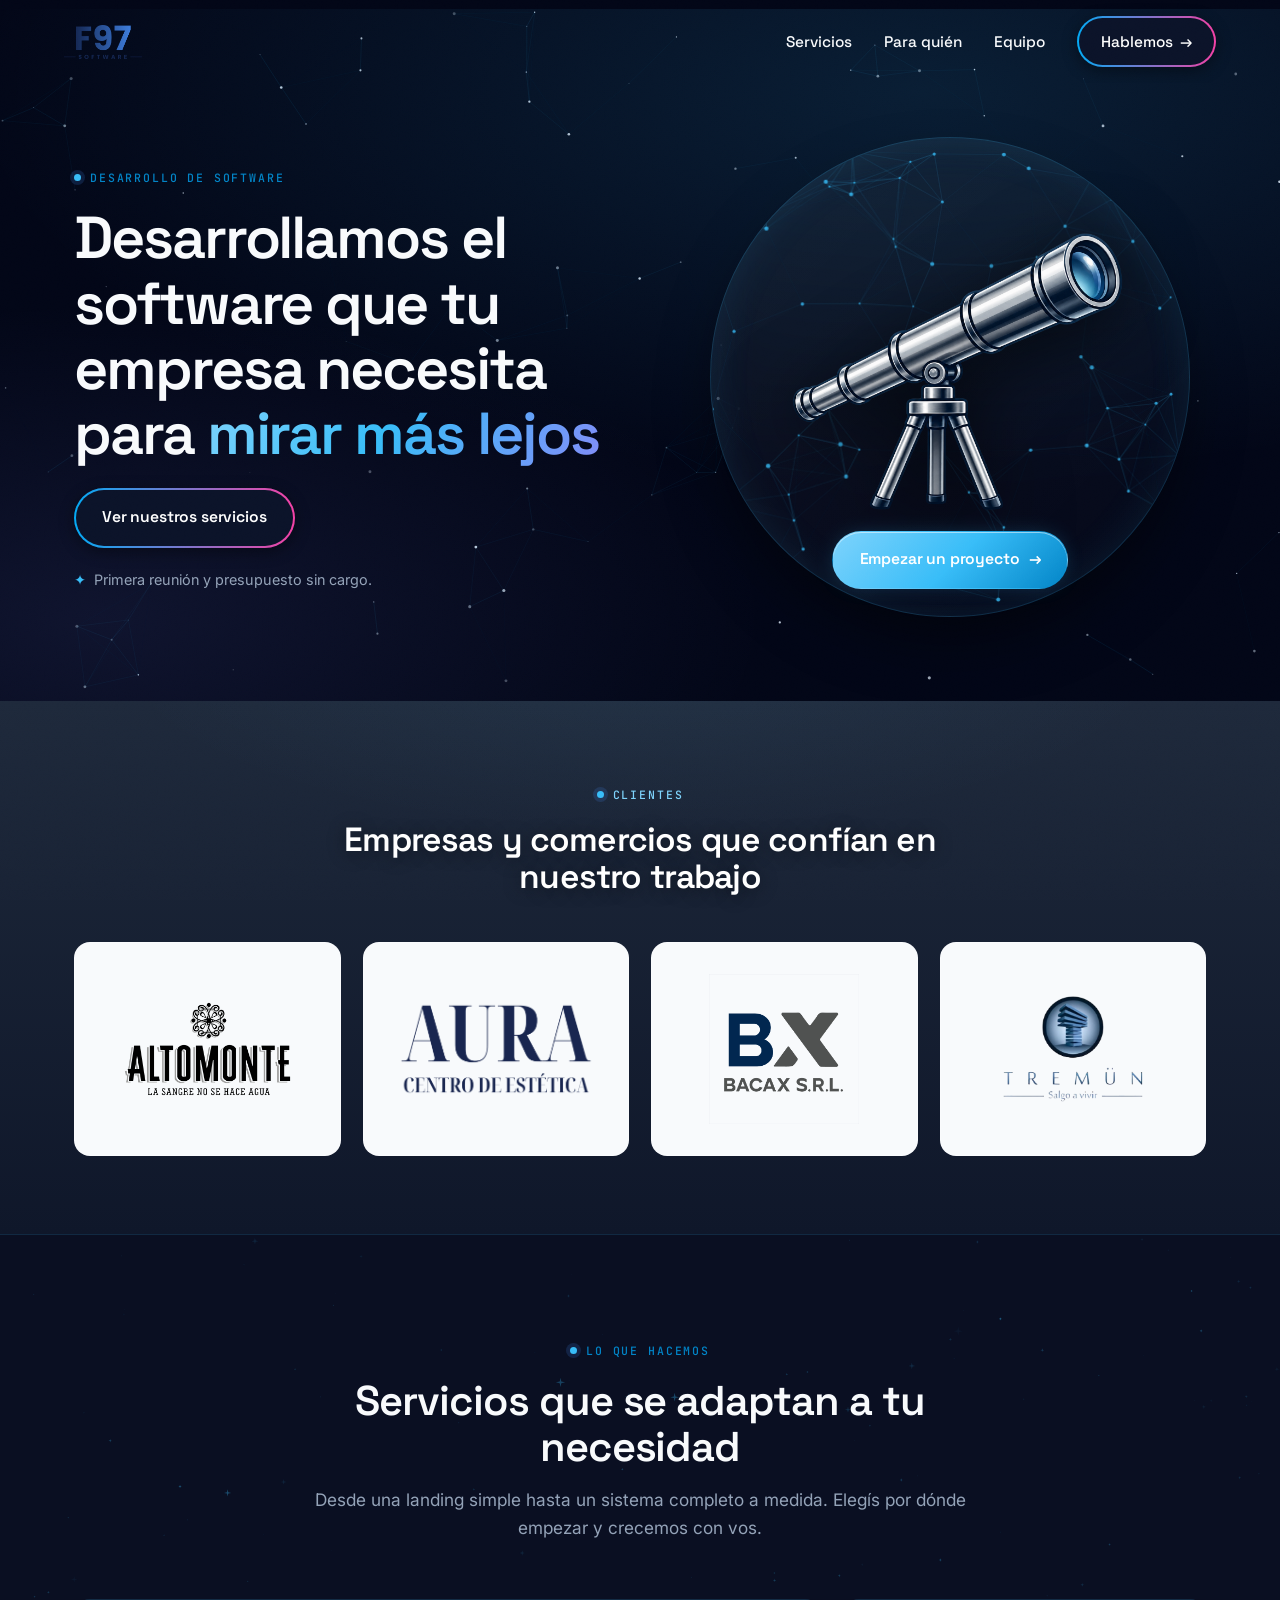
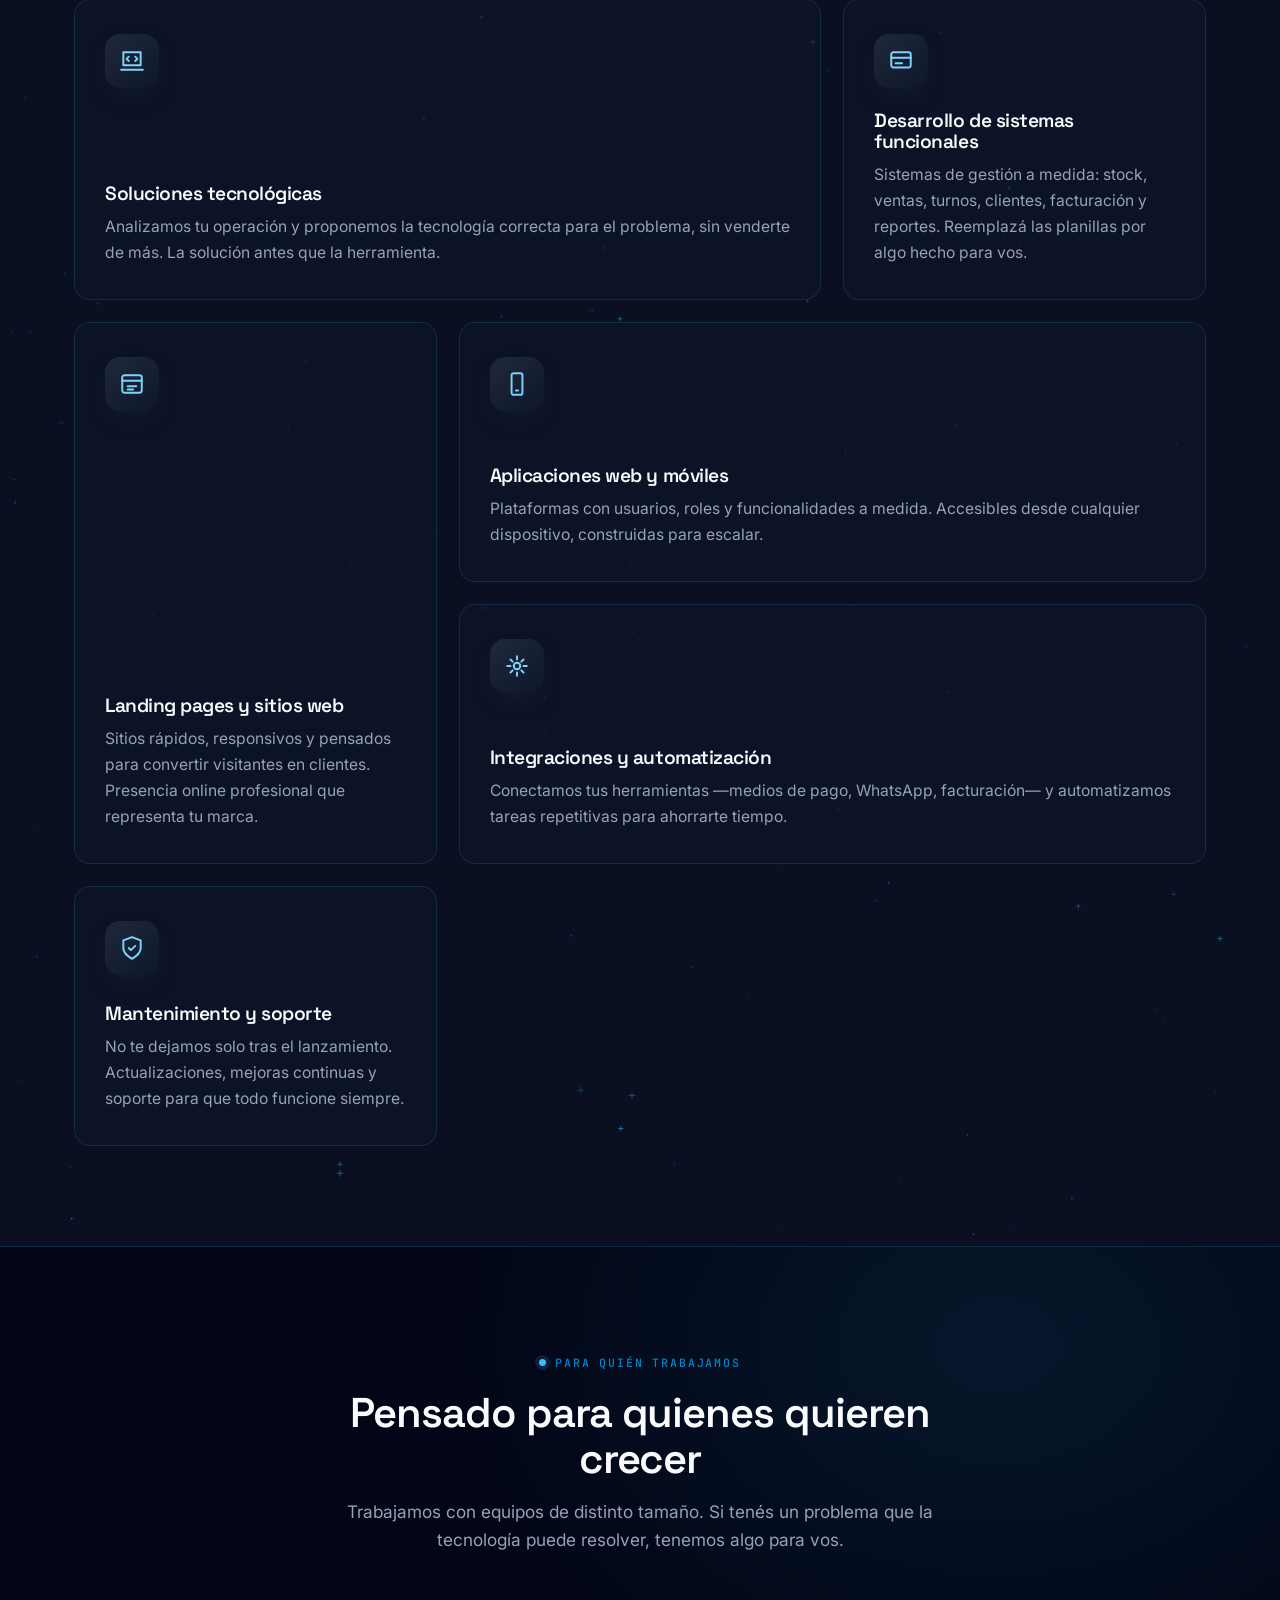
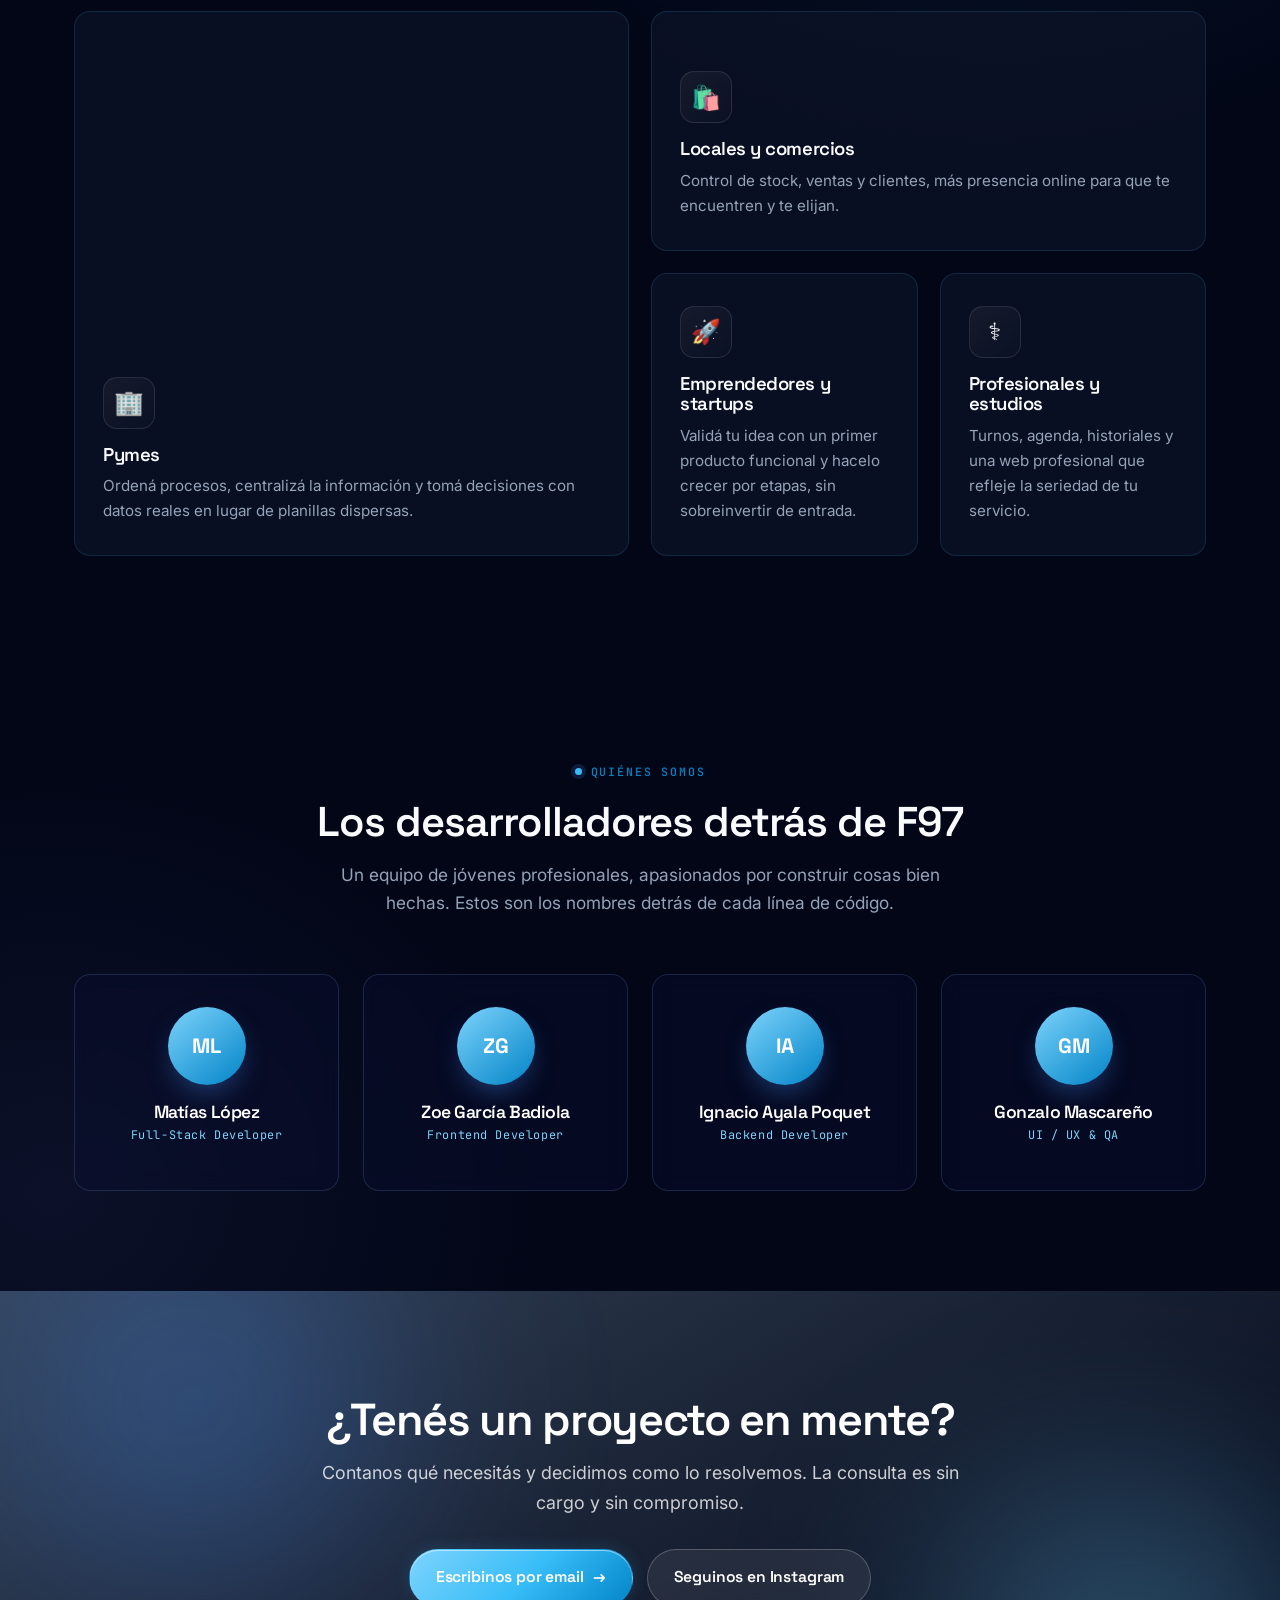
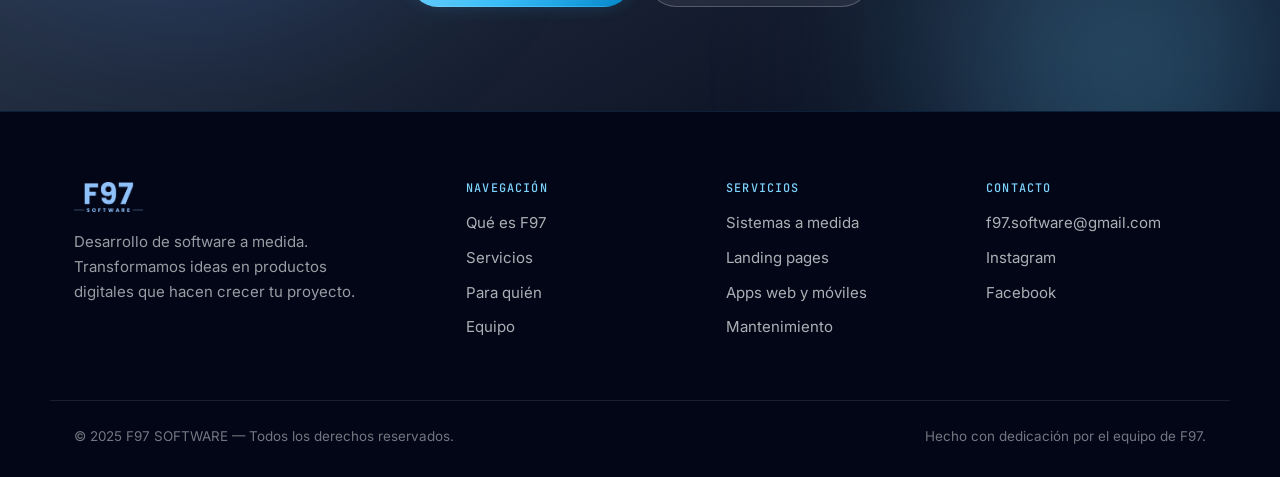
==== index.html @ 5135a37d "refactor: remove code quality badge from hero section in index.html" ====
<!DOCTYPE html>
<html lang="es">

<head>
  <meta charset="UTF-8">
  <meta name="viewport" content="width=device-width, initial-scale=1.0">
  <title>F97 SOFTWARE — Sistemas empresariales</title>
  <meta name="description"
    content="F97 SOFTWARE desarrolla soluciones tecnológicas, sistemas funcionales y landing pages a medida para pymes, comercios y emprendedores.">
  <link rel="icon" href="images/favicon-f97.png">

  <link rel="preconnect" href="https://fonts.googleapis.com">
  <link rel="preconnect" href="https://fonts.gstatic.com" crossorigin>
  <link
    href="https://fonts.googleapis.com/css2?family=Space+Grotesk:wght@400;500;600;700&family=Inter:wght@400;500;600&family=JetBrains+Mono:wght@500&display=swap"
    rel="stylesheet">
  <link rel="stylesheet" href="styles.css">
</head>

<body>

  <!-- ============ NAV ============ -->
  <header class="nav" id="top">
    <div class="nav__inner">
      <div class="nav__fill" aria-hidden="true"></div>
      <canvas id="navStars" class="nav__stars" aria-hidden="true"></canvas>
      <a href="#top" class="nav__brand" aria-label="F97 SOFTWARE — inicio">
        <img src="images/logo-f97-nav.png" alt="F97 SOFTWARE" class="nav__logo">
      </a>

      <nav class="nav__links" id="navLinks" aria-label="Navegación principal">
        <a href="#servicios">Servicios</a>
        <a href="#publico">Para quién</a>
        <a href="#equipo">Equipo</a>
        <a href="#contacto" class="nav__cta">Hablemos <span class="btn__ico">→</span></a>
      </nav>

      <button class="nav__toggle" id="navToggle" aria-label="Abrir menú" aria-expanded="false" aria-controls="navLinks">
        <span></span><span></span><span></span>
      </button>
    </div>
  </header>

  <main>

    <!-- ============ HERO ============ -->
    <section class="hero">
      <canvas id="heroStars" class="hero__stars" aria-hidden="true"></canvas>
      <div class="hero__grid">
        <div class="hero__copy">
          <p class="eyebrow">DESARROLLO DE SOFTWARE</p>
          <h1 class="hero__title">Desarrollamos el software que tu empresa necesita para <span class="grad">mirar más
              lejos</span></h1>

          <div class="hero__actions">
            <a href="#servicios" class="btn btn--outline">Ver nuestros servicios</a>
          </div>
          <p class="hero__note">Primera reunión y presupuesto sin cargo.</p>
        </div>

        <!-- Panel astronómico: signature del sitio -->
        <div class="hero__visual" id="heroVisual">
          <canvas id="constellationCanvas"></canvas>
          <img src="images/Telescopio metálico sobre trípode.png" alt="Telescopio F97" class="hero__telescope-img">
          <div class="scope__cta">
            <a href="#contacto" class="btn btn--gold scope__btn">Empezar un proyecto <span class="btn__ico">→</span></a>
          </div>
        </div>
      </div>
    </section>

    <!-- ============ EMPRESAS QUE CONFÍAN (ISLAS) ============ -->
    <section class="trust">
      <div class="wrap">
        <div class="trust__head">
          <p class="eyebrow eyebrow--light">CLIENTES</p>
          <h2 class="trust__title">Empresas y comercios que confían en nuestro trabajo</h2>
        </div>

        <div class="clients">
          <!-- Para enlazar cada empresa en el futuro: cambiar href="#" por la URL real -->
          <a class="client" href="#" target="_blank" rel="noopener" aria-label="ALTOMONTE">
            <div class="client__face">
              <img src="images/cli-altomonte.png" alt="ALTOMONTE" class="client__logo">
            </div>
            <div class="client__info">
              <h3>Altomonte</h3>
              <p>Marca con identidad y tradición familiar.</p>
              <span class="client__link">Visitar sitio →</span>
            </div>
          </a>

          <a class="client" href="#" target="_blank" rel="noopener" aria-label="AURA Centro de Estética">
            <div class="client__face">
              <img src="images/cli-aura.png" alt="AURA Centro de Estética" class="client__logo">
            </div>
            <div class="client__info">
              <h3>Aura — Centro de Estética</h3>
              <p>Estética y belleza con turnos online.</p>
              <span class="client__link">Visitar sitio →</span>
            </div>
          </a>

          <a class="client" href="#" target="_blank" rel="noopener" aria-label="BACAX S.R.L.">
            <div class="client__face">
              <img src="images/cli-bacax.png" alt="BACAX S.R.L." class="client__logo">
            </div>
            <div class="client__info">
              <h3>Bacax S.R.L.</h3>
              <p>Logística y transporte.</p>
              <span class="client__link">Visitar sitio →</span>
            </div>
          </a>

          <a class="client" href="#" target="_blank" rel="noopener" aria-label="TREMÜN">
            <div class="client__face">
              <img src="images/cli-tremun.png" alt="TREMÜN" class="client__logo">
            </div>
            <div class="client__info">
              <h3>Tremün — Salgo a vivir</h3>
              <p>Centro de desarrollo psicomotriz.</p>
              <span class="client__link">Visitar sitio →</span>
            </div>
          </a>
        </div>
      </div>
    </section>

    <!-- ============ QUÉ ES F97 ============ -->

    <!-- ============ SERVICIOS ============ -->
    <section class="section section--cream" id="servicios">
      <canvas id="serviciosStars" aria-hidden="true"></canvas>
      <div class="wrap">
        <div class="section__head">
          <p class="eyebrow">LO QUE HACEMOS</p>
          <h2>Servicios que se adaptan a tu necesidad</h2>
          <p class="section__sub">Desde una landing simple hasta un sistema completo a medida. Elegís por dónde empezar
            y crecemos con vos.</p>
        </div>

        <div class="cards">
          <article class="card">
            <div class="card__icon">
              <svg viewBox="0 0 24 24">
                <path d="M4 4h16v12H4z" />
                <path d="M2 20h20" />
                <path d="M9 8l-2 2 2 2M15 8l2 2-2 2" />
              </svg>
            </div>
            <h3>Soluciones tecnológicas</h3>
            <p>Analizamos tu operación y proponemos la tecnología correcta para el problema, sin venderte de más. La
              solución antes que la herramienta.</p>
          </article>

          <article class="card">
            <div class="card__icon">
              <svg viewBox="0 0 24 24">
                <rect x="3" y="4" width="18" height="14" rx="2" />
                <path d="M3 9h18M7 14h6" />
              </svg>
            </div>
            <h3>Desarrollo de sistemas funcionales</h3>
            <p>Sistemas de gestión a medida: stock, ventas, turnos, clientes, facturación y reportes. Reemplazá las
              planillas por algo hecho para vos.</p>
          </article>

          <article class="card">
            <div class="card__icon">
              <svg viewBox="0 0 24 24">
                <rect x="3" y="4" width="18" height="16" rx="2" />
                <path d="M3 9h18M8 14h8M8 17h5" />
              </svg>
            </div>
            <h3>Landing pages y sitios web</h3>
            <p>Sitios rápidos, responsivos y pensados para convertir visitantes en clientes. Presencia online
              profesional que representa tu marca.</p>
          </article>

          <article class="card">
            <div class="card__icon">
              <svg viewBox="0 0 24 24">
                <rect x="7" y="2" width="10" height="20" rx="2" />
                <path d="M11 18h2" />
              </svg>
            </div>
            <h3>Aplicaciones web y móviles</h3>
            <p>Plataformas con usuarios, roles y funcionalidades a medida. Accesibles desde cualquier dispositivo,
              construidas para escalar.</p>
          </article>

          <article class="card">
            <div class="card__icon">
              <svg viewBox="0 0 24 24">
                <path d="M12 3v3M12 18v3M3 12h3M18 12h3M6 6l2 2M16 16l2 2M18 6l-2 2M8 16l-2 2" />
                <circle cx="12" cy="12" r="3" />
              </svg>
            </div>
            <h3>Integraciones y automatización</h3>
            <p>Conectamos tus herramientas —medios de pago, WhatsApp, facturación— y automatizamos tareas repetitivas
              para ahorrarte tiempo.</p>
          </article>

          <article class="card">
            <div class="card__icon">
              <svg viewBox="0 0 24 24">
                <path d="M12 22s8-4 8-10V5l-8-3-8 3v7c0 6 8 10 8 10z" />
                <path d="M9 12l2 2 4-4" />
              </svg>
            </div>
            <h3>Mantenimiento y soporte</h3>
            <p>No te dejamos solo tras el lanzamiento. Actualizaciones, mejoras continuas y soporte para que todo
              funcione siempre.</p>
          </article>
        </div>
      </div>
    </section>

    <!-- ============ PÚBLICO + EQUIPO (cielo continuo) ============ -->
    <div class="sky">
      <canvas id="skyStars" class="sky__stars" aria-hidden="true"></canvas>
      <!-- ============ PÚBLICO ============ -->
      <section class="section" id="publico">
        <div class="wrap">
          <div class="section__head">
            <p class="eyebrow">PARA QUIÉN TRABAJAMOS</p>
            <h2>Pensado para quienes quieren crecer</h2>
            <p class="section__sub">Trabajamos con equipos de distinto tamaño. Si tenés un problema que la tecnología
              puede resolver, tenemos algo para vos.</p>
          </div>

          <div class="audience">
            <article class="aud">
              <span class="aud__ico">🏢</span>
              <h3>Pymes</h3>
              <p>Ordená procesos, centralizá la información y tomá decisiones con datos reales en lugar de planillas
                dispersas.</p>
            </article>
            <article class="aud">
              <span class="aud__ico">🛍️</span>
              <h3>Locales y comercios</h3>
              <p>Control de stock, ventas y clientes, más presencia online para que te encuentren y te elijan.</p>
            </article>
            <article class="aud">
              <span class="aud__ico">🚀</span>
              <h3>Emprendedores y startups</h3>
              <p>Validá tu idea con un primer producto funcional y hacelo crecer por etapas, sin sobreinvertir de
                entrada.
              </p>
            </article>
            <article class="aud">
              <span class="aud__ico">⚕️</span>
              <h3>Profesionales y estudios</h3>
              <p>Turnos, agenda, historiales y una web profesional que refleje la seriedad de tu servicio.</p>
            </article>
          </div>
        </div>
      </section>

      <!-- ============ EQUIPO ============ -->
      <section class="section" id="equipo">
        <div class="wrap">
          <div class="section__head">
            <p class="eyebrow">QUIÉNES SOMOS</p>
            <h2>Los desarrolladores detrás de F97</h2>
            <p class="section__sub">Un equipo de jóvenes profesionales, apasionados por construir
              cosas bien hechas. Estos son los nombres detrás de cada línea de código.</p>
          </div>

          <div class="team">
            <article class="dev">
              <div class="dev__avatar" data-ini="ML"></div>
              <h3>Matías López</h3>
              <p class="dev__role">Full-Stack Developer</p>
            </article>
            <article class="dev">
              <div class="dev__avatar" data-ini="ZG"></div>
              <h3>Zoe García Badiola</h3>
              <p class="dev__role">Frontend Developer</p>
            </article>
            <article class="dev">
              <div class="dev__avatar" data-ini="IA"></div>
              <h3>Ignacio Ayala Poquet</h3>
              <p class="dev__role">Backend Developer</p>
            </article>
            <article class="dev">
              <div class="dev__avatar" data-ini="GM"></div>
              <h3>Gonzalo Mascareño</h3>
              <p class="dev__role">UI / UX &amp; QA</p>
            </article>
          </div>
        </div>
      </section>

    </div>

    <!-- ============ TESTIMONIAL ============ -->


    <!-- ============ CTA ============ -->
    <section class="cta" id="contacto">
      <div class="cta__aura" aria-hidden="true"><span class="b1"></span><span class="b2"></span></div>
      <div class="wrap cta__inner">
        <h2>¿Tenés un proyecto en mente?</h2>
        <p>Contanos qué necesitás y decidimos como lo resolvemos. La consulta es sin cargo y sin compromiso.</p>
        <div class="cta__actions">
          <a href="mailto:f97.software@gmail.com" class="btn btn--gold">Escribinos por email <span
              class="btn__ico">→</span></a>
          <a href="https://instagram.com/f97.software" target="_blank" rel="noopener" class="btn btn--glass">Seguinos en
            Instagram</a>
        </div>
      </div>
    </section>

  </main>

  <!-- ============ FOOTER ============ -->
  <footer class="footer">
    <div class="wrap footer__grid">
      <div class="footer__brand">
        <img src="images/logo-f97-footer.png" alt="F97 SOFTWARE" class="footer__logo">
        <p>Desarrollo de software a medida. Transformamos ideas en productos digitales que hacen crecer tu proyecto.</p>
      </div>
      <div class="footer__col">
        <h4>Navegación</h4>
        <a href="#que-es">Qué es F97</a>
        <a href="#servicios">Servicios</a>
        <a href="#publico">Para quién</a>
        <a href="#equipo">Equipo</a>
      </div>
      <div class="footer__col">
        <h4>Servicios</h4>
        <a href="#servicios">Sistemas a medida</a>
        <a href="#servicios">Landing pages</a>
        <a href="#servicios">Apps web y móviles</a>
        <a href="#servicios">Mantenimiento</a>
      </div>
      <div class="footer__col">
        <h4>Contacto</h4>
        <a href="mailto:f97.software@gmail.com">f97.software@gmail.com</a>
        <a href="https://instagram.com/f97.software" target="_blank" rel="noopener">Instagram</a>
        <a href="https://facebook.com/f97.software" target="_blank" rel="noopener">Facebook</a>
      </div>
    </div>
    <div class="footer__bottom wrap">
      <p>© 2025 F97 SOFTWARE — Todos los derechos reservados.</p>
      <p>Hecho con dedicación por el equipo de F97.</p>
    </div>
  </footer>

  <script src="script.js"></script>
</body>

</html>
---- styles.css ----
/* =========================================================
   F97 SOFTWARE — Landing (v3 · modern dev-tool / deep space)
   Paleta del logo F97: navy #14264f + azul telescopio #3f7fe0
   Acento celeste (luz de estrella) + wash cian (nebulosa)
   ========================================================= */

:root {
  --navy-900: #020617; /* Slate 950 */
  --navy-800: #0f172a; /* Slate 900 */
  --navy: #1e293b; /* Slate 800 */
  --navy-600: #334155; /* Slate 700 */
  --navy-500: #475569; /* Slate 600 */

  --cream: #1e293b; /* Replaced with dark surface */
  --cream-100: #0f172a;
  --cream-50: #020617;

  --gold: #38bdf8; /* Subtle Cyan Neon */
  --gold-600: #0284c7;
  --gold-soft: #7dd3fc;
  --violet: #818cf8; /* Subtle Violet Neon */

  --ink: #f8fafc; /* Slate 50 for text */
  --ink-soft: #94a3b8; /* Slate 400 for muted text */
  --line: rgba(255, 255, 255, 0.08); /* Subtle border */
  --paper: #020617; /* Main background */
  
  --surface: rgba(15, 23, 42, 0.6);
  --surface-border: rgba(56, 189, 248, 0.15);

  --font-display: 'Space Grotesk', system-ui, sans-serif;
  --font-body: 'Inter', system-ui, sans-serif;
  --font-mono: 'JetBrains Mono', monospace;

  --wrap: 1180px;
  --r-lg: 24px;
  --r: 16px;
  --r-sm: 10px;

  --shadow-sm: 0 4px 20px -2px rgba(0, 0, 0, 0.4);
  --shadow: 0 10px 40px -10px rgba(0, 0, 0, 0.6);
  --glow-gold: 0 0 20px -5px rgba(56, 189, 248, 0.3);
  --ease: cubic-bezier(.22, .61, .36, 1);
}

* {
  margin: 0;
  padding: 0;
  box-sizing: border-box
}

html {
  scroll-behavior: smooth
}

body {
  font-family: var(--font-body);
  color: var(--ink);
  background: var(--paper);
  line-height: 1.65;
  -webkit-font-smoothing: antialiased;
  overflow-x: hidden;
}

/* Grain sutil global (textura de film, muy leve) */
body::after {
  content: "";
  position: fixed;
  inset: 0;
  z-index: 9999;
  pointer-events: none;
  opacity: .035;
  mix-blend-mode: overlay;
  background-image: url("data:image/svg+xml,%3Csvg xmlns='http://www.w3.org/2000/svg' width='140' height='140'%3E%3Cfilter id='n'%3E%3CfeTurbulence type='fractalNoise' baseFrequency='0.85' numOctaves='2' stitchTiles='stitch'/%3E%3C/filter%3E%3Crect width='100%25' height='100%25' filter='url(%23n)'/%3E%3C/svg%3E");
}

h1,
h2,
h3,
h4 {
  font-family: var(--font-display);
  line-height: 1.1;
  font-weight: 600;
  letter-spacing: -.025em
}

a {
  text-decoration: none;
  color: inherit
}

img {
  max-width: 100%;
  display: block
}

.wrap {
  max-width: var(--wrap);
  margin: 0 auto;
  padding: 0 24px
}

/* Texto con degradé (luz de estrella) */
.grad {
  background: linear-gradient(120deg, var(--gold-soft) 0%, var(--gold) 45%, var(--violet) 100%);
  -webkit-background-clip: text;
  background-clip: text;
  color: transparent;
}

/* ---- Eyebrow: comentario de código (señal dev) ---- */
.eyebrow {
  display: inline-flex;
  align-items: center;
  gap: 9px;
  font-family: var(--font-mono);
  font-size: .72rem;
  letter-spacing: .16em;
  font-weight: 500;
  color: var(--gold-600);
  margin-bottom: 18px;
  text-transform: uppercase;
}

.eyebrow::before {
  content: "";
  width: 7px;
  height: 7px;
  border-radius: 50%;
  background: var(--gold);
  box-shadow: 0 0 0 4px rgba(63, 127, 224, .18);
  animation: pulse 2.4s var(--ease) infinite;
}

@keyframes pulse {

  0%,
  100% {
    box-shadow: 0 0 0 4px rgba(56, 189, 248, .18)
  }

  50% {
    box-shadow: 0 0 0 7px rgba(56, 189, 248, 0)
  }
}

.eyebrow--light {
  color: var(--gold-soft)
}

/* =========================================================
   BOTONES
   ========================================================= */
.btn {
  position: relative;
  isolation: isolate;
  overflow: hidden;
  display: inline-flex;
  align-items: center;
  justify-content: center;
  gap: 9px;
  font-family: var(--font-display);
  font-weight: 600;
  font-size: .98rem;
  letter-spacing: -.01em;
  padding: 15px 26px;
  border-radius: 999px;
  border: 1px solid transparent;
  cursor: pointer;
  transition: transform .28s var(--ease), box-shadow .28s var(--ease), background .28s var(--ease), color .2s ease, border-color .2s ease;
}

.btn__ico {
  transition: transform .3s var(--ease);
  display: inline-flex
}

.btn:hover .btn__ico {
  transform: translateX(4px)
}

/* Primario dorado con brillo + barrido */
.btn--gold {
  background: linear-gradient(135deg, var(--gold-soft) 0%, var(--gold) 52%, var(--gold-600) 100%);
  color: #ffffff;
  box-shadow: inset 0 1px 0 rgba(255, 255, 255, .5), var(--glow-gold);
}

.btn--gold::before {
  /* barrido de luz */
  content: "";
  position: absolute;
  inset: 0;
  z-index: -1;
  background: linear-gradient(115deg, transparent 20%, rgba(255, 255, 255, .55) 50%, transparent 80%);
  transform: translateX(-120%);
  transition: transform .7s var(--ease);
}

.btn--gold:hover {
  transform: translateY(-3px);
  box-shadow: inset 0 1px 0 rgba(255, 255, 255, .5), 0 16px 46px -8px rgba(63, 127, 224, .7)
}

.btn--gold:hover::before {
  transform: translateX(120%)
}

/* Vidrio (glassmorphism) — para fondos oscuros */
.btn--glass {
  background: rgba(255, 255, 255, .07);
  color: #fff;
  border-color: rgba(255, 255, 255, .22);
  backdrop-filter: blur(10px);
  -webkit-backdrop-filter: blur(10px);
}

.btn--glass:hover {
  background: rgba(255, 255, 255, .14);
  border-color: rgba(255, 255, 255, .4);
  transform: translateY(-3px)
}

/* Contorno con borde degradado neón + glow estilo Uiverse (Fondo Azul Oscuro) */
.btn--outline {
  position: relative;
  isolation: isolate;
  overflow: visible;
  border: 2px solid transparent;
  border-radius: 999px;
  background: linear-gradient(#0b1329, #0b1329) padding-box, linear-gradient(90deg, #03a9f4, #f441a5) border-box;
  color: #ffffff;
  box-shadow: 0 4px 15px rgba(0, 0, 0, 0.4);
  transition: transform 0.4s var(--ease), box-shadow 0.4s var(--ease);
}

.btn--outline::before {
  content: "";
  position: absolute;
  inset: -2px;
  margin: auto;
  border-radius: 999px;
  z-index: -1;
  background: linear-gradient(90deg, #03a9f4, #f441a5);
  opacity: 0;
  filter: blur(0);
  transition: filter 0.4s ease, opacity 0.4s ease;
}

.btn--outline:hover::before {
  opacity: 1;
  filter: blur(1.2em);
}

.btn--outline:active::before {
  filter: blur(0.2em);
}

.btn--outline:hover {
  background: linear-gradient(#0f172a, #0f172a) padding-box, linear-gradient(90deg, #03a9f4, #f441a5) border-box;
  color: #ffffff;
  transform: translateY(-3px);
  box-shadow: 0 8px 25px rgba(3, 169, 244, 0.3);
}

.btn:focus-visible {
  outline: 2px solid var(--gold);
  outline-offset: 3px
}

/* =========================================================
   NAV
   ========================================================= */
.nav {
  position: sticky;
  top: 0;
  z-index: 100;
  transition: padding .3s var(--ease), background .3s var(--ease), box-shadow .3s var(--ease)
}

.nav__inner {
  position: relative;
  max-width: none;
  margin: 0;
  padding: 16px clamp(24px, 5vw, 64px);
  display: flex;
  align-items: center;
  justify-content: space-between;
  gap: 24px;
  background: transparent;
  border: 0;
  border-radius: 0;
  overflow: hidden;
}

/* Capa de color: arranca invisible (nav transparente arriba) y la sube el JS */
.nav__fill {
  position: absolute;
  inset: 0;
  border-radius: 0;
  background: rgba(2, 6, 23, .82);
  border: 0;
  border-bottom: 1px solid var(--surface-border);
  backdrop-filter: saturate(160%) blur(14px);
  -webkit-backdrop-filter: saturate(160%) blur(14px);
  box-shadow: 0 10px 30px -18px rgba(0, 0, 0, .6);
  opacity: 0;
  transition: opacity .12s linear;
  pointer-events: none;
}

/* Constelación dentro de la barra */
.nav__stars {
  position: absolute;
  inset: 0;
  width: 100%;
  height: 100%;
  opacity: 0;
  pointer-events: none;
}

.nav__brand,
.nav__links,
.nav__toggle {
  position: relative;
  z-index: 2;
}

.nav__logo {
  height: 34px;
  width: auto
}

.nav__links {
  display: flex;
  align-items: center;
  gap: 32px
}

.nav__links a {
  font-family: var(--font-display);
  font-weight: 500;
  font-size: .96rem;
  color: var(--ink);
  transition: color .2s ease
}

.nav__links a:not(.nav__cta) {
  position: relative
}

.nav__links a:not(.nav__cta)::after {
  content: "";
  position: absolute;
  left: 0;
  right: 100%;
  bottom: -5px;
  height: 2px;
  border-radius: 2px;
  background: var(--gold);
  transition: right .3s var(--ease);
}

.nav__links a:not(.nav__cta):hover {
  color: var(--gold-600)
}

.nav__links a:not(.nav__cta):hover::after {
  right: 0
}

.nav__cta {
  position: relative;
  isolation: isolate;
  overflow: visible;
  display: inline-flex;
  align-items: center;
  gap: 7px;
  padding: 11px 22px;
  border-radius: 999px;
  border: 2px solid transparent;
  background: linear-gradient(#0b1329, #0b1329) padding-box, linear-gradient(90deg, #03a9f4, #f441a5) border-box;
  color: #fff !important;
  box-shadow: 0 4px 15px rgba(0, 0, 0, 0.4);
  transition: transform 0.4s var(--ease), box-shadow 0.4s var(--ease);
}

.nav__cta::before {
  content: "";
  position: absolute;
  inset: -2px;
  margin: auto;
  border-radius: 999px;
  z-index: -1;
  background: linear-gradient(90deg, #03a9f4, #f441a5);
  opacity: 0;
  filter: blur(0);
  transition: filter 0.4s ease, opacity 0.4s ease;
}

.nav__cta:hover::before {
  opacity: 1;
  filter: blur(1.2em);
}

.nav__cta:active::before {
  filter: blur(0.2em);
}

.nav__cta:hover {
  background: linear-gradient(#0f172a, #0f172a) padding-box, linear-gradient(90deg, #03a9f4, #f441a5) border-box;
  transform: translateY(-2px);
  box-shadow: 0 8px 25px rgba(3, 169, 244, 0.3);
}

.nav__toggle {
  display: none;
  flex-direction: column;
  gap: 5px;
  background: none;
  border: 0;
  cursor: pointer;
  padding: 6px
}

.nav__toggle span {
  width: 26px;
  height: 2.5px;
  background: var(--ink);
  border-radius: 2px;
  transition: .3s var(--ease)
}

.nav__toggle[aria-expanded="true"] span:nth-child(1) {
  transform: translateY(7.5px) rotate(45deg)
}

.nav__toggle[aria-expanded="true"] span:nth-child(2) {
  opacity: 0
}

.nav__toggle[aria-expanded="true"] span:nth-child(3) {
  transform: translateY(-7.5px) rotate(-45deg)
}

/* =========================================================
   HERO
   ========================================================= */
.hero {
  position: relative;
  overflow: hidden;
  padding: 148px 0 104px;
  margin-top: -74px;
  background:
    radial-gradient(120% 90% at 72% 12%, rgba(56, 189, 248, .13), transparent 62%),
    radial-gradient(80% 70% at 8% 88%, rgba(129, 140, 248, .10), transparent 65%),
    var(--paper);
}

/* Cielo interactivo: las estrellas reaccionan al cursor */
.hero__stars {
  position: absolute;
  inset: 0;
  width: 100%;
  height: 100%;
  z-index: 0;
}

.hero__grid {
  position: relative;
  z-index: 1;
  max-width: var(--wrap);
  margin: 0 auto;
  padding: 0 24px;
  display: grid;
  grid-template-columns: 1.05fr .95fr;
  gap: 56px;
  align-items: center
}

.hero__title {
  font-size: clamp(2.3rem, 5vw, 3.7rem);
  color: var(--ink);
  margin-bottom: 22px;
  letter-spacing: -.035em
}

.hero__lead {
  font-size: 1.14rem;
  color: var(--ink-soft);
  max-width: 44ch;
  margin-bottom: 32px
}

.hero__actions {
  display: flex;
  gap: 14px;
  flex-wrap: wrap
}

.hero__note {
  margin-top: 20px;
  font-size: .9rem;
  color: var(--ink-soft);
  display: inline-flex;
  align-items: center;
  gap: 8px
}

.hero__note::before {
  content: "✦";
  color: var(--gold)
}

/* Panel astronómico: gran círculo azul con el telescopio, al estilo del modelo */
.hero__visual {
  position: relative;
  min-height: 440px;
  display: flex;
  align-items: center;
  justify-content: center;
}

.hero__ring {
  position: absolute;
  width: clamp(300px, 38vw, 480px);
  height: clamp(300px, 38vw, 480px);
  border-radius: 50%;
  border: 1px solid rgba(63, 127, 224, .35);
  animation: spin 40s linear infinite;
}

.hero__ring::before,
.hero__ring::after {
  content: "";
  position: absolute;
  width: 7px;
  height: 7px;
  border-radius: 50%;
  background: var(--gold);
  box-shadow: 0 0 12px 2px rgba(63, 127, 224, .7);
}

.hero__ring::before {
  top: -4px;
  left: 50%;
  margin-left: -3.5px
}

.hero__ring::after {
  bottom: 8%;
  right: 4%
}

@keyframes spin {
  to {
    transform: rotate(360deg)
  }
}

.hero__circle {
  position: relative;
  width: clamp(280px, 37vw, 460px);
  height: clamp(280px, 37vw, 460px);
  border-radius: 50%;
  background: transparent;
  display: flex;
  align-items: center;
  justify-content: center;
}

.hero__telescope-lg {
  position: relative;
  z-index: 1;
  width: 91%;
  height: 91%;
  object-fit: contain;
  filter: drop-shadow(0 14px 30px rgba(8, 15, 40, .35));
}

.hero__badge {
  position: absolute;
  left: -6px;
  bottom: 6%;
  z-index: 10;
  padding: 16px 22px;
  display: flex;
  flex-direction: column;
  color: #fff;
  background: linear-gradient(135deg, var(--gold-soft), var(--gold));
  border-radius: 16px;
  box-shadow: 0 18px 40px -14px rgba(63, 127, 224, .6);
}

.stat__num {
  font-family: var(--font-display);
  font-size: 1.8rem;
  font-weight: 700;
  line-height: 1
}

.stat__label {
  font-size: .72rem;
  font-weight: 600;
  max-width: 15ch;
  margin-top: 4px
}

/* =========================================================
   EMPRESAS QUE CONFÍAN — islas con hover
   ========================================================= */
.trust {
  position: relative;
  padding: 78px 0;
  overflow: hidden;
  background: linear-gradient(180deg, var(--navy) 0%, var(--navy-800) 100%);
}

.trust::before {
  content: "";
  position: absolute;
  inset: 0;
  opacity: .35;
  pointer-events: none;
  background: radial-gradient(60% 50% at 50% -10%, rgba(111, 208, 255, .16), transparent 70%)
}

.trust__head {
  position: relative;
  text-align: center;
  margin-bottom: 46px
}

.trust__title {
  color: #fff;
  font-size: clamp(1.5rem, 2.8vw, 2.1rem);
  max-width: 640px;
  margin: 0 auto;
  text-shadow: 0 2px 18px rgba(0, 0, 0, .45)
}

.clients {
  position: relative;
  display: grid;
  grid-template-columns: repeat(4, 1fr);
  gap: 22px
}

.client {
  position: relative;
  height: 214px;
  border-radius: var(--r);
  overflow: hidden;
  display: block;
  background: #f8fafc; /* Fondo claro para que los logos se vean bien */
  border: 1px solid rgba(255, 255, 255, 0.2);
  transition: transform .35s var(--ease), box-shadow .35s var(--ease), border-color .35s var(--ease);
}

.client::before {
  /* borde con degradé al hover */
  content: "";
  position: absolute;
  inset: 0;
  border-radius: var(--r);
  padding: 1px;
  pointer-events: none;
  background: linear-gradient(140deg, rgba(143, 193, 251, .9), rgba(111, 208, 255, .6));
  -webkit-mask: linear-gradient(#000 0 0) content-box, linear-gradient(#000 0 0);
  mask: linear-gradient(#000 0 0) content-box, linear-gradient(#000 0 0);
  -webkit-mask-composite: xor;
  mask-composite: exclude;
  opacity: 0;
  transition: opacity .35s var(--ease);
}

.client:hover {
  transform: translateY(-10px);
  box-shadow: 0 30px 60px -24px rgba(0, 0, 0, .7)
}

.client:hover::before {
  opacity: 1
}

.client__face {
  position: absolute;
  inset: 0;
  display: flex;
  align-items: center;
  justify-content: center;
  padding: 34px;
  transition: transform .45s var(--ease), opacity .45s var(--ease)
}

.client__logo {
  max-width: 100%;
  max-height: 96px;
  width: auto;
  object-fit: contain;
  transition: transform 0.4s var(--ease);
}

/* Escalar los últimos dos logos que visualmente se ven más pequeños */
.client:nth-child(3) .client__logo {
  transform: scale(1.6);
}
.client:nth-child(4) .client__logo {
  transform: scale(1.3);
}

@media (hover:hover) {
  .client:hover .client:nth-child(3) .client__logo,
  .client:hover .client:nth-child(4) .client__logo {
    /* Mantiene el escalado durante el hover si fuera necesario */
  }
}

.client__info {
  position: absolute;
  inset: 0;
  display: flex;
  flex-direction: column;
  align-items: flex-start;
  justify-content: flex-end;
  padding: 22px;
  background: linear-gradient(180deg, rgba(15, 23, 64, 0) 0%, rgba(10, 16, 48, .92) 55%, rgba(10, 16, 48, .98) 100%);
  opacity: 0;
  transform: translateY(14px);
  transition: opacity .4s var(--ease), transform .4s var(--ease);
}

.client__info h3 {
  color: #fff;
  font-size: 1.05rem;
  margin-bottom: 4px
}

.client__info p {
  color: rgba(255, 255, 255, .78);
  font-size: .86rem;
  line-height: 1.45;
  margin-bottom: 10px
}

.client__link {
  font-family: var(--font-mono);
  font-size: .74rem;
  color: var(--gold-soft);
  letter-spacing: .04em
}

@media (hover:hover) {
  .client:hover .client__face {
    transform: scale(.88) translateY(-16px);
    opacity: .16
  }

  .client:hover .client__info {
    opacity: 1;
    transform: none
  }
}

@media (hover:none) {
  .client {
    height: auto;
    min-height: 172px
  }

  .client__face {
    position: relative;
    inset: auto;
    padding: 28px 28px 14px
  }

  .client__info {
    position: relative;
    inset: auto;
    opacity: 1;
    transform: none;
    background: none;
    padding: 0 20px 22px;
    align-items: center;
    text-align: center
  }

  .client__info p {
    display: none
  }

  .client__link {
    color: var(--gold)
  }
}

/* =========================================================
   SECCIONES GENÉRICAS
   ========================================================= */
.section {
  position: relative;
  overflow: hidden;
  padding: 100px 0
}

/* Cielo animado de fondo (mismo campo que el hero y la navbar) */
.section__stars {
  position: absolute;
  inset: 0;
  width: 100%;
  height: 100%;
  pointer-events: none;
  z-index: 0;
}

/* Un único cielo detrás de las dos secciones: sin corte ni línea divisoria */
.sky {
  position: relative;
  overflow: hidden;
  background:
    radial-gradient(70% 40% at 78% 6%, rgba(56, 189, 248, .09), transparent 62%),
    radial-gradient(60% 40% at 4% 94%, rgba(129, 140, 248, .08), transparent 65%),
    var(--paper);
}

.sky__stars {
  position: absolute;
  inset: 0;
  width: 100%;
  height: 100%;
  pointer-events: none;
  z-index: 0;
}

.sky .section {
  background: transparent;
  border: 0;
}

.sky .wrap,
#equipo .wrap {
  position: relative;
  z-index: 1;
}

.section--cream {
  background: var(--surface);
  border-top: 1px solid var(--surface-border);
  border-bottom: 1px solid var(--surface-border);
}

.section--dark {
  position: relative;
  color: #fff;
  overflow: hidden;
  background: var(--surface);
}

.section--dark::before {
  content: "";
  position: absolute;
  inset: 0;
  pointer-events: none;
  background: radial-gradient(50% 40% at 80% 0%, rgba(56, 189, 248, .08), transparent 70%)
}

.section__head {
  max-width: 660px;
  margin: 0 auto 56px;
  text-align: center;
  position: relative
}

.section__head .eyebrow {
  justify-content: center
}

.section__head h2 {
  font-size: clamp(1.8rem, 3.3vw, 2.6rem);
  color: var(--ink)
}

.section__head--light h2 {
  color: #fff;
  text-shadow: 0 2px 18px rgba(0, 0, 0, .45)
}

.section__sub {
  color: var(--ink-soft);
  font-size: 1.08rem;
  margin-top: 16px
}

.section__sub--light {
  color: rgba(255, 255, 255, .72)
}

/* -------- Feature (qué es) -------- */
.feature {
  display: grid;
  grid-template-columns: 1fr 1fr;
  gap: 66px;
  align-items: center
}

.feature__text h2 {
  font-size: clamp(1.8rem, 3vw, 2.4rem);
  color: var(--ink);
  margin-bottom: 18px
}

.feature__text p {
  color: var(--ink-soft);
  margin-bottom: 16px
}

.ticklist {
  list-style: none;
  margin-top: 26px;
  display: grid;
  gap: 13px
}

.ticklist li {
  position: relative;
  padding-left: 34px;
  color: var(--ink);
  font-weight: 500
}

.ticklist li::before {
  content: "";
  position: absolute;
  left: 0;
  top: 2px;
  width: 20px;
  height: 20px;
  border-radius: 6px;
  background: linear-gradient(135deg, var(--gold-soft), var(--gold));
  box-shadow: 0 4px 12px -4px rgba(63, 127, 224, .6);
}

.ticklist li::after {
  content: "✦";
  position: absolute;
  left: 5px;
  top: 1px;
  font-size: .66rem;
  color: #ffffff
}

.mock {
  background: var(--paper);
  border-radius: var(--r);
  box-shadow: var(--shadow);
  border: 1px solid var(--surface-border);
  overflow: hidden
}

.mock__top {
  display: flex;
  gap: 7px;
  padding: 14px 16px;
  border-bottom: 1px solid var(--line);
  background: var(--surface)
}

.mock__top span {
  width: 11px;
  height: 11px;
  border-radius: 50%;
  background: var(--cream)
}

.mock__top span:first-child {
  background: var(--gold)
}

.mock__body {
  padding: 26px
}

.mock__row {
  display: flex;
  align-items: center;
  gap: 14px;
  margin-bottom: 16px
}

.mock__bar {
  height: 14px;
  border-radius: 8px;
  background: linear-gradient(90deg, var(--navy), var(--navy-500));
  width: var(--w)
}

.mock__row em {
  font-family: var(--font-display);
  font-style: normal;
  font-weight: 700;
  color: var(--ink);
  font-size: .95rem
}

.mock__chart {
  margin-top: 22px;
  height: 90px
}

.mock__chart svg {
  width: 100%;
  height: 100%
}

.mock__chart polyline {
  stroke: var(--gold);
  stroke-width: 2.5
}

.mock__chart .area {
  fill: rgba(63, 127, 224, .14)
}

/* -------- Cards de servicios (glass + borde degradé al hover) -------- */
.cards {
  display: grid;
  grid-template-columns: repeat(3, 1fr);
  grid-auto-rows: minmax(260px, auto);
  gap: 22px
}

/* Bento Box Grid para 6 tarjetas */
.card:nth-child(1) { grid-column: span 2; }
.card:nth-child(2) { grid-column: span 1; }
.card:nth-child(3) { grid-column: span 1; grid-row: span 2; }
.card:nth-child(4) { grid-column: span 2; }
.card:nth-child(5) { grid-column: span 2; }
.card:nth-child(6) { grid-column: span 1; }

.card {
  position: relative;
  isolation: isolate;
  background: var(--surface);
  border: 1px solid var(--surface-border);
  border-radius: var(--r);
  padding: 34px 30px;
  transition: transform .35s var(--ease), box-shadow .35s var(--ease), border-color .35s var(--ease);
  display: flex;
  flex-direction: column;
  justify-content: flex-end;
}

/* Borde degradado Cian (#03a9f4) a Rosa/Violeta (#f441a5) */
.card::before,
.aud::before,
.dev::before {
  content: "";
  position: absolute;
  inset: -1px;
  border-radius: inherit;
  padding: 1.5px;
  background: linear-gradient(135deg, #03a9f4 0%, #f441a5 100%);
  -webkit-mask: linear-gradient(#000 0 0) content-box, linear-gradient(#000 0 0);
  mask: linear-gradient(#000 0 0) content-box, linear-gradient(#000 0 0);
  -webkit-mask-composite: xor;
  mask-composite: exclude;
  opacity: 0;
  pointer-events: none;
  transition: opacity 0.4s var(--ease);
  z-index: 2;
}

/* Aura difuminada neón detrás de la tarjeta */
.card::after,
.aud::after,
.dev::after {
  content: "";
  position: absolute;
  inset: 0;
  border-radius: inherit;
  background: linear-gradient(135deg, #03a9f4 0%, #f441a5 100%);
  opacity: 0;
  filter: blur(20px);
  z-index: -1;
  pointer-events: none;
  transition: opacity 0.4s var(--ease), filter 0.4s var(--ease);
}

.card:hover::before,
.aud:hover::before,
.dev:hover::before {
  opacity: 1;
}

.card:hover::after,
.aud:hover::after,
.dev:hover::after {
  opacity: 0.45;
  filter: blur(26px);
}

.card:hover,
.aud:hover,
.dev:hover {
  transform: translateY(-8px);
  border-color: transparent;
}

.card__icon {
  width: 54px;
  height: 54px;
  border-radius: 15px;
  margin-bottom: 22px;
  display: flex;
  align-items: center;
  justify-content: center;
  background: linear-gradient(140deg, var(--navy), var(--navy-800));
  box-shadow: 0 10px 24px -10px rgba(25, 38, 80, .6);
}

.card__icon svg {
  width: 26px;
  height: 26px;
  fill: none;
  stroke: var(--gold-soft);
  stroke-width: 1.8;
  stroke-linecap: round;
  stroke-linejoin: round
}

.card h3 {
  font-size: 1.2rem;
  color: var(--ink);
  margin-bottom: 10px;
  margin-top: auto;
}

.card p {
  color: var(--ink-soft);
  font-size: .98rem
}

/* -------- Audiencia -------- */
.audience {
  display: grid;
  grid-template-columns: repeat(4, 1fr);
  grid-auto-rows: minmax(240px, auto);
  gap: 22px
}

/* Bento Box Grid para 4 tarjetas */
.aud:nth-child(1) { grid-column: span 2; grid-row: span 2; }
.aud:nth-child(2) { grid-column: span 2; }
.aud:nth-child(3) { grid-column: span 1; }
.aud:nth-child(4) { grid-column: span 1; }

.aud {
  position: relative;
  isolation: isolate;
  background: var(--surface);
  border-radius: var(--r);
  padding: 32px 28px;
  border: 1px solid var(--surface-border);
  display: flex;
  flex-direction: column;
  justify-content: flex-end;
  transition: transform .35s var(--ease), box-shadow .35s var(--ease), border-color .35s var(--ease);
}

.aud__ico {
  width: 52px;
  height: 52px;
  border-radius: 14px;
  display: flex;
  align-items: center;
  justify-content: center;
  font-size: 1.5rem;
  background: linear-gradient(140deg, rgba(255,255,255,0.05), rgba(255,255,255,0.01));
  border: 1px solid rgba(255,255,255,0.1);
  margin-bottom: 16px;
  margin-top: auto;
}

.aud h3 {
  font-size: 1.16rem;
  color: var(--ink);
  margin-bottom: 8px
}

.aud p {
  color: var(--ink-soft);
  font-size: .95rem
}

/* -------- Equipo (glass sobre oscuro) -------- */
.team {
  position: relative;
  display: grid;
  grid-template-columns: repeat(4, 1fr);
  gap: 24px
}

.dev {
  position: relative;
  isolation: isolate;
  border-radius: var(--r);
  padding: 32px 26px;
  text-align: center;
  background: rgba(10, 16, 48, .42);
  border: 1px solid rgba(143, 193, 251, .16);
  backdrop-filter: blur(10px);
  -webkit-backdrop-filter: blur(10px);
  transition: transform .35s var(--ease), border-color .35s var(--ease), background .35s var(--ease);
}

.dev__avatar {
  width: 78px;
  height: 78px;
  border-radius: 50%;
  margin: 0 auto 18px;
  display: flex;
  align-items: center;
  justify-content: center;
  font-family: var(--font-display);
  font-weight: 700;
  color: #ffffff;
  font-size: 1.3rem;
  background: linear-gradient(140deg, var(--gold-soft), var(--gold-600));
  box-shadow: 0 12px 30px -10px rgba(63, 127, 224, .6);
}

.dev__avatar::after {
  content: attr(data-ini)
}

.dev h3 {
  color: #fff;
  font-size: 1.1rem;
  margin-bottom: 4px
}

.dev__role {
  color: var(--gold-soft);
  font-family: var(--font-mono);
  font-size: .74rem;
  letter-spacing: .05em;
  margin-bottom: 12px
}

.dev__bio {
  color: rgba(255, 255, 255, .62);
  font-size: .9rem
}

/* -------- Testimonial -------- */
.quote {
  max-width: 820px;
  margin: 0 auto;
  text-align: center
}

.quote__mark {
  font-size: 2.2rem;
  margin-bottom: 12px;
  background: linear-gradient(120deg, var(--gold), var(--violet));
  -webkit-background-clip: text;
  background-clip: text;
  color: transparent
}

.quote__text {
  font-family: var(--font-display);
  font-weight: 500;
  font-size: clamp(1.35rem, 2.7vw, 2rem);
  color: var(--ink);
  line-height: 1.4;
  letter-spacing: -.02em
}

.quote__author {
  margin-top: 26px;
  color: var(--ink-soft)
}

.quote__author strong {
  color: var(--ink)
}

.quote__hint {
  font-size: .8rem;
  opacity: .6
}

/* -------- CTA -------- */
.cta {
  position: relative;
  overflow: hidden;
  color: #fff;
  padding: 104px 0;
  background: linear-gradient(150deg, var(--navy-600) 0%, var(--navy-900) 100%);
}

.cta__aura {
  position: absolute;
  inset: -30%;
  z-index: 0;
  filter: blur(80px);
  pointer-events: none
}

.cta__aura span {
  position: absolute;
  border-radius: 50%
}

.cta__aura .b1 {
  width: 40%;
  height: 70%;
  left: 8%;
  top: 0;
  background: radial-gradient(circle, rgba(63, 127, 224, .4), transparent 65%)
}

.cta__aura .b2 {
  width: 40%;
  height: 70%;
  right: 6%;
  bottom: -10%;
  background: radial-gradient(circle, rgba(111, 208, 255, .4), transparent 65%)
}

.cta__inner {
  position: relative;
  z-index: 1;
  text-align: center;
  max-width: 720px
}

.cta h2 {
  font-size: clamp(2rem, 3.6vw, 2.8rem);
  margin-bottom: 14px;
  letter-spacing: -.03em
}

.cta p {
  color: rgba(255, 255, 255, .78);
  font-size: 1.12rem;
  margin-bottom: 32px
}

.cta__actions {
  display: flex;
  gap: 14px;
  justify-content: center;
  flex-wrap: wrap
}

/* -------- Footer -------- */
.footer {
  background: var(--paper);
  color: #fff;
  padding: 70px 0 30px;
  border-top: 1px solid var(--surface-border);
}

.footer__grid {
  display: grid;
  grid-template-columns: 1.6fr 1fr 1fr 1fr;
  gap: 40px
}

.footer__logo {
  height: 30px;
  margin-bottom: 18px
}

.footer__brand p {
  color: rgba(255, 255, 255, .6);
  font-size: .94rem;
  max-width: 34ch
}

.footer__col h4 {
  font-family: var(--font-mono);
  font-size: .74rem;
  letter-spacing: .1em;
  color: var(--gold-soft);
  margin-bottom: 16px;
  font-weight: 500;
  text-transform: uppercase
}

.footer__col a {
  display: block;
  color: rgba(255, 255, 255, .68);
  font-size: .94rem;
  margin-bottom: 10px;
  transition: color .2s ease, transform .2s ease;
  word-break: break-word
}

.footer__col a:hover {
  color: var(--gold-soft);
  transform: translateX(3px)
}

.footer__bottom {
  display: flex;
  justify-content: space-between;
  flex-wrap: wrap;
  gap: 8px;
  margin-top: 50px;
  padding-top: 24px;
  border-top: 1px solid rgba(255, 255, 255, .1)
}

.footer__bottom p {
  color: rgba(255, 255, 255, .45);
  font-size: .84rem
}

/* ---- Reveal ---- */
.reveal {
  opacity: 0;
  transform: translateY(30px);
  transition: opacity .7s var(--ease), transform .7s var(--ease)
}

.reveal.in {
  opacity: 1;
  transform: none
}

/* =========================================================
   RESPONSIVE
   ========================================================= */
@media (max-width:960px) {
  .hero__grid {
    grid-template-columns: 1fr;
    gap: 44px
  }

  .hero__visual {
    min-height: 360px;
    order: -1
  }

  .feature {
    grid-template-columns: 1fr;
    gap: 38px
  }

  .feature__media {
    order: 2
  }

  .cards {
    grid-template-columns: repeat(2, 1fr);
    gap: 20px
  }

  .card,
  .card:nth-child(n) {
    grid-column: auto;
    grid-row: auto
  }

  .audience {
    grid-template-columns: repeat(2, 1fr);
    gap: 20px
  }

  .aud,
  .aud:nth-child(n) {
    grid-column: auto;
    grid-row: auto
  }

  .team {
    grid-template-columns: repeat(2, 1fr);
    gap: 20px
  }

  .clients {
    grid-template-columns: repeat(2, 1fr);
    gap: 20px
  }

  .footer__grid {
    grid-template-columns: 1fr 1fr
  }
}

@media (max-width:768px) {
  .nav__toggle {
    display: flex
  }

  .nav__links {
    position: fixed;
    top: 72px;
    left: 16px;
    right: 16px;
    flex-direction: column;
    align-items: stretch;
    gap: 4px;
    background: rgba(11, 19, 41, 0.96);
    backdrop-filter: blur(20px);
    -webkit-backdrop-filter: blur(20px);
    border: 1px solid rgba(56, 189, 248, 0.25);
    border-radius: 20px;
    padding: 12px 18px 18px;
    box-shadow: 0 20px 45px -10px rgba(0, 0, 0, 0.85), 0 0 25px -5px rgba(56, 189, 248, 0.2);
    z-index: 105;
    
    /* Estado oculto: completamente invisible y sin interacción */
    opacity: 0;
    visibility: hidden;
    pointer-events: none;
    transform: translateY(-14px) scale(0.97);
    transition: opacity 0.25s var(--ease), transform 0.25s var(--ease), visibility 0.25s var(--ease);
  }

  .nav__links.open {
    opacity: 1;
    visibility: visible;
    pointer-events: auto;
    transform: translateY(0) scale(1);
  }

  .nav__links a:not(.nav__cta) {
    padding: 12px 14px;
    border-radius: 10px;
    color: var(--ink);
    border-bottom: 1px solid rgba(255, 255, 255, 0.06);
    font-size: 1.02rem;
    font-weight: 500;
    transition: background 0.2s ease, color 0.2s ease;
  }

  .nav__links a:not(.nav__cta):hover,
  .nav__links a:not(.nav__cta):active {
    background: rgba(56, 189, 248, 0.1);
    color: var(--gold-soft);
  }

  .nav__links a:not(.nav__cta)::after {
    display: none
  }

  .nav__cta {
    justify-content: center;
    margin-top: 10px;
    width: 100%;
    padding: 12px 20px;
    font-size: 0.95rem;
  }

  .section {
    padding: 60px 0
  }

  /* Todas las secciones en columna única y con márgenes perfectos */
  .cards,
  .audience,
  .team,
  .clients {
    grid-template-columns: 1fr !important;
    gap: 18px
  }

  .card,
  .card:nth-child(n),
  .aud,
  .aud:nth-child(n) {
    grid-column: auto !important;
    grid-row: auto !important;
    min-height: auto
  }

  .card,
  .aud {
    padding: 26px 22px
  }

  .wrap {
    padding: 0 18px
  }

  .footer__grid {
    grid-template-columns: 1fr;
    gap: 32px
  }

  .hero {
    padding: 56px 0 68px
  }
}

@media (prefers-reduced-motion:reduce) {
  * {
    animation: none !important;
    transition: none !important;
    scroll-behavior: auto !important
  }

  .reveal {
    opacity: 1;
    transform: none
  }
}

/* =========================================================
   CANVAS DE CONSTELACIONES / RED NEURONAL
   ========================================================= */

#constellationCanvas {
  position: absolute;
  top: 50%;
  left: 50%;
  transform: translate(-50%, -50%);
  width: clamp(300px, 38vw, 480px);
  height: clamp(300px, 38vw, 480px);
  border-radius: 50%;
  z-index: 1;
  background: linear-gradient(135deg, rgba(255, 255, 255, 0.05) 0%, rgba(255, 255, 255, 0.01) 100%);
  backdrop-filter: blur(24px);
  -webkit-backdrop-filter: blur(24px);
  border: 1px solid rgba(56, 189, 248, 0.2);
  box-shadow: 0 30px 60px -12px rgba(0, 0, 0, 0.5), inset 0 0 40px rgba(56, 189, 248, 0.1);
  transition: box-shadow 0.6s var(--ease), border-color 0.6s var(--ease);
  cursor: crosshair;
}

#constellationCanvas:hover {
  border-color: rgba(56, 189, 248, 0.5);
  box-shadow: 0 0 60px -10px rgba(56, 189, 248, 0.4), inset 0 0 40px rgba(56, 189, 248, 0.15);
}

/* Imagen del telescopio metálico sobre el canvas de constelaciones */
.hero__telescope-img {
  position: absolute;
  top: 50%;
  left: 50%;
  transform: translate(-50%, -52%);
  width: clamp(260px, 34vw, 420px);
  height: auto;
  max-height: clamp(260px, 34vw, 420px);
  object-fit: contain;
  z-index: 5; /* Por delante de las constelaciones (z-index 1) y por detrás del botón (z-index 12) y del badge (z-index 10) */
  pointer-events: none; /* Permite interactuar con la red neuronal/constelaciones sin bloquear el mouse */
  filter: drop-shadow(0 15px 35px rgba(0, 0, 0, 0.65));
}

/* --- CTA sobre la base del logo --- */
.scope__cta {
  position: absolute;
  left: 50%;
  bottom: 2%;
  transform: translateX(-50%);
  z-index: 12
}

.scope__btn {
  white-space: nowrap;
  transition: transform .28s var(--ease), box-shadow .28s var(--ease), filter .28s var(--ease)
}

.scope__btn:hover {
  transform: translateY(-4px);
  filter: saturate(1.12) brightness(1.04);
  box-shadow: inset 0 1px 0 rgba(255, 255, 255, .5), 0 18px 48px -8px rgba(56, 189, 248, .8), 0 0 0 7px rgba(56, 189, 248, .16)
}

@media (max-width:720px) {
  #constellationCanvas {
    width: min(300px, 82vw);
    height: min(300px, 82vw)
  }

  .scope__cta {
    bottom: -6%
  }

  .scope__btn {
    font-size: .92rem;
    padding: 14px 22px
  }
}

/* =========================================================
   FONDO DE ESTRELLAS EN SECCIÓN SERVICIOS
   ========================================================= */
#servicios {
  position: relative;
  overflow: hidden;
}

/* Canvas de estrellas generado por JS — ocupa toda la sección */
#serviciosStars {
  position: absolute;
  inset: 0;
  width: 100%;
  height: 100%;
  pointer-events: none;
  z-index: 0;
}

#servicios .section__head,
#servicios .cards,
#servicios .wrap {
  position: relative;
  z-index: 1;
}
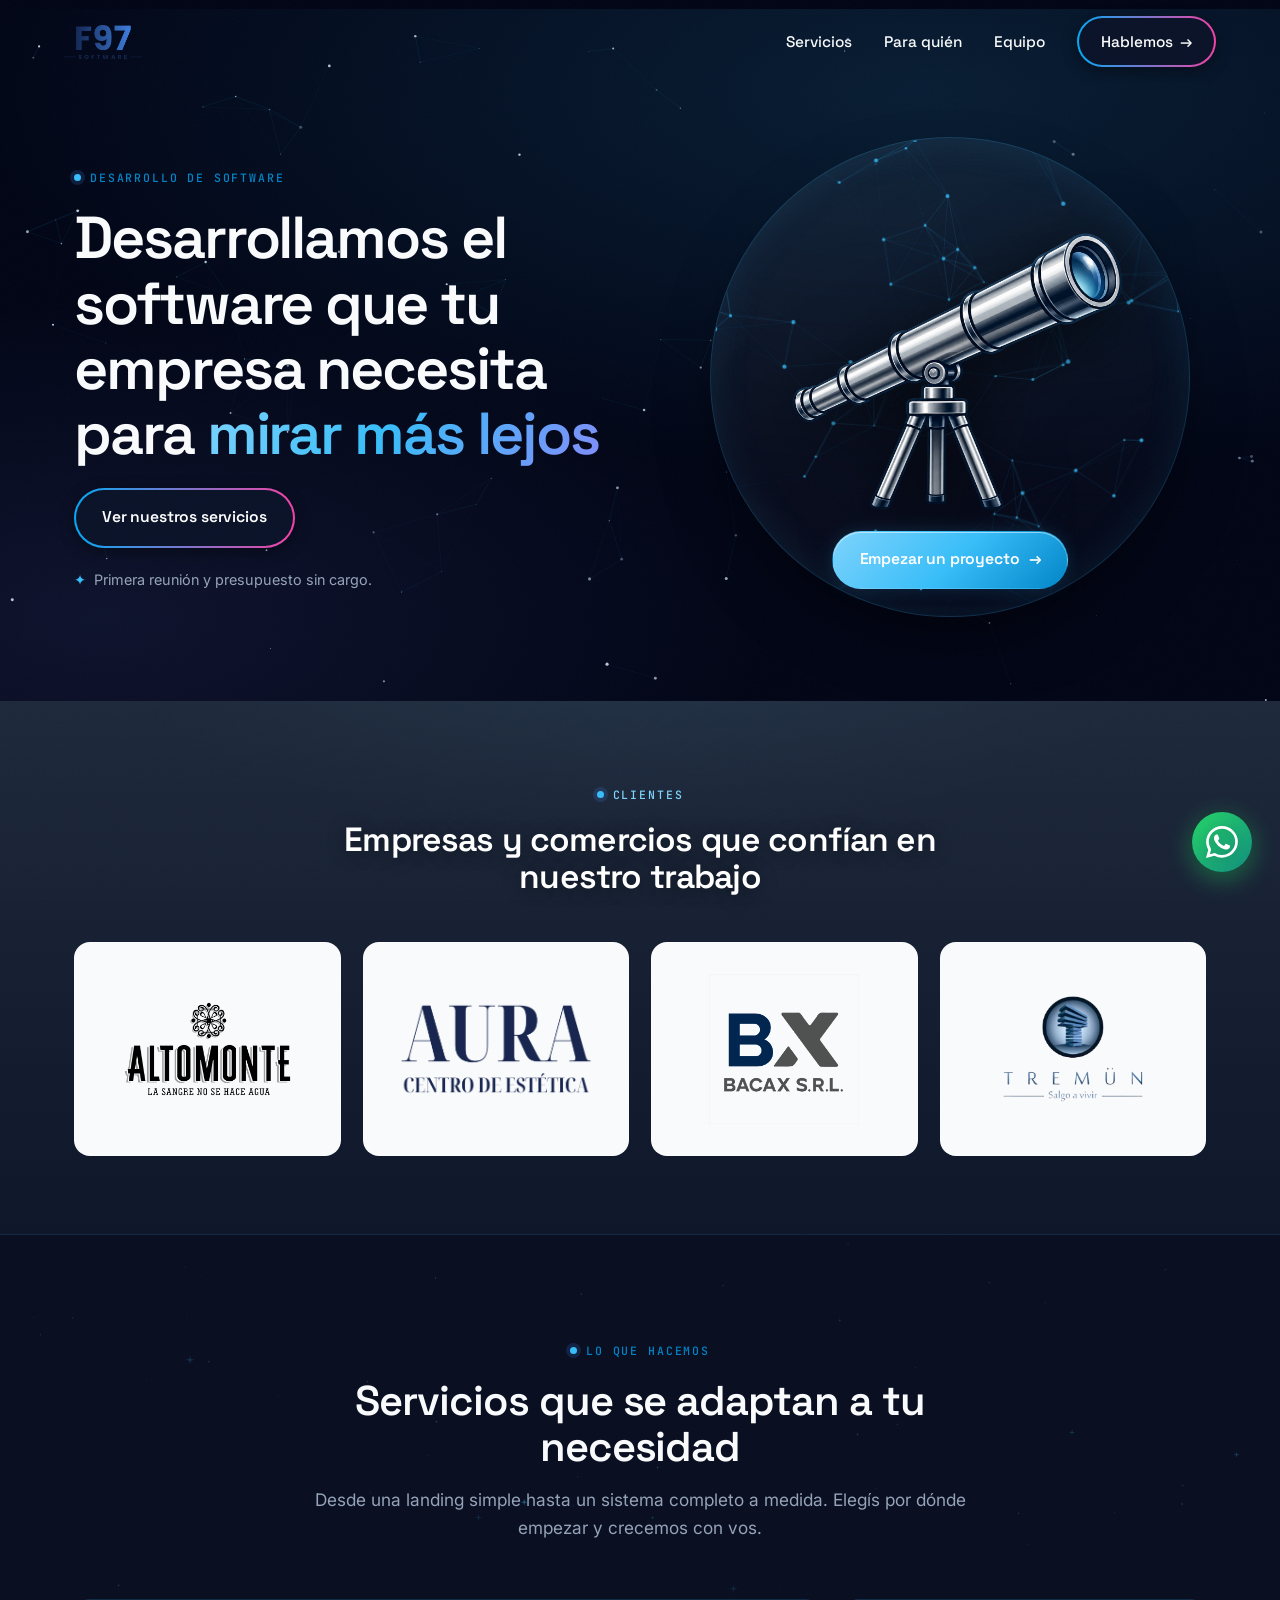
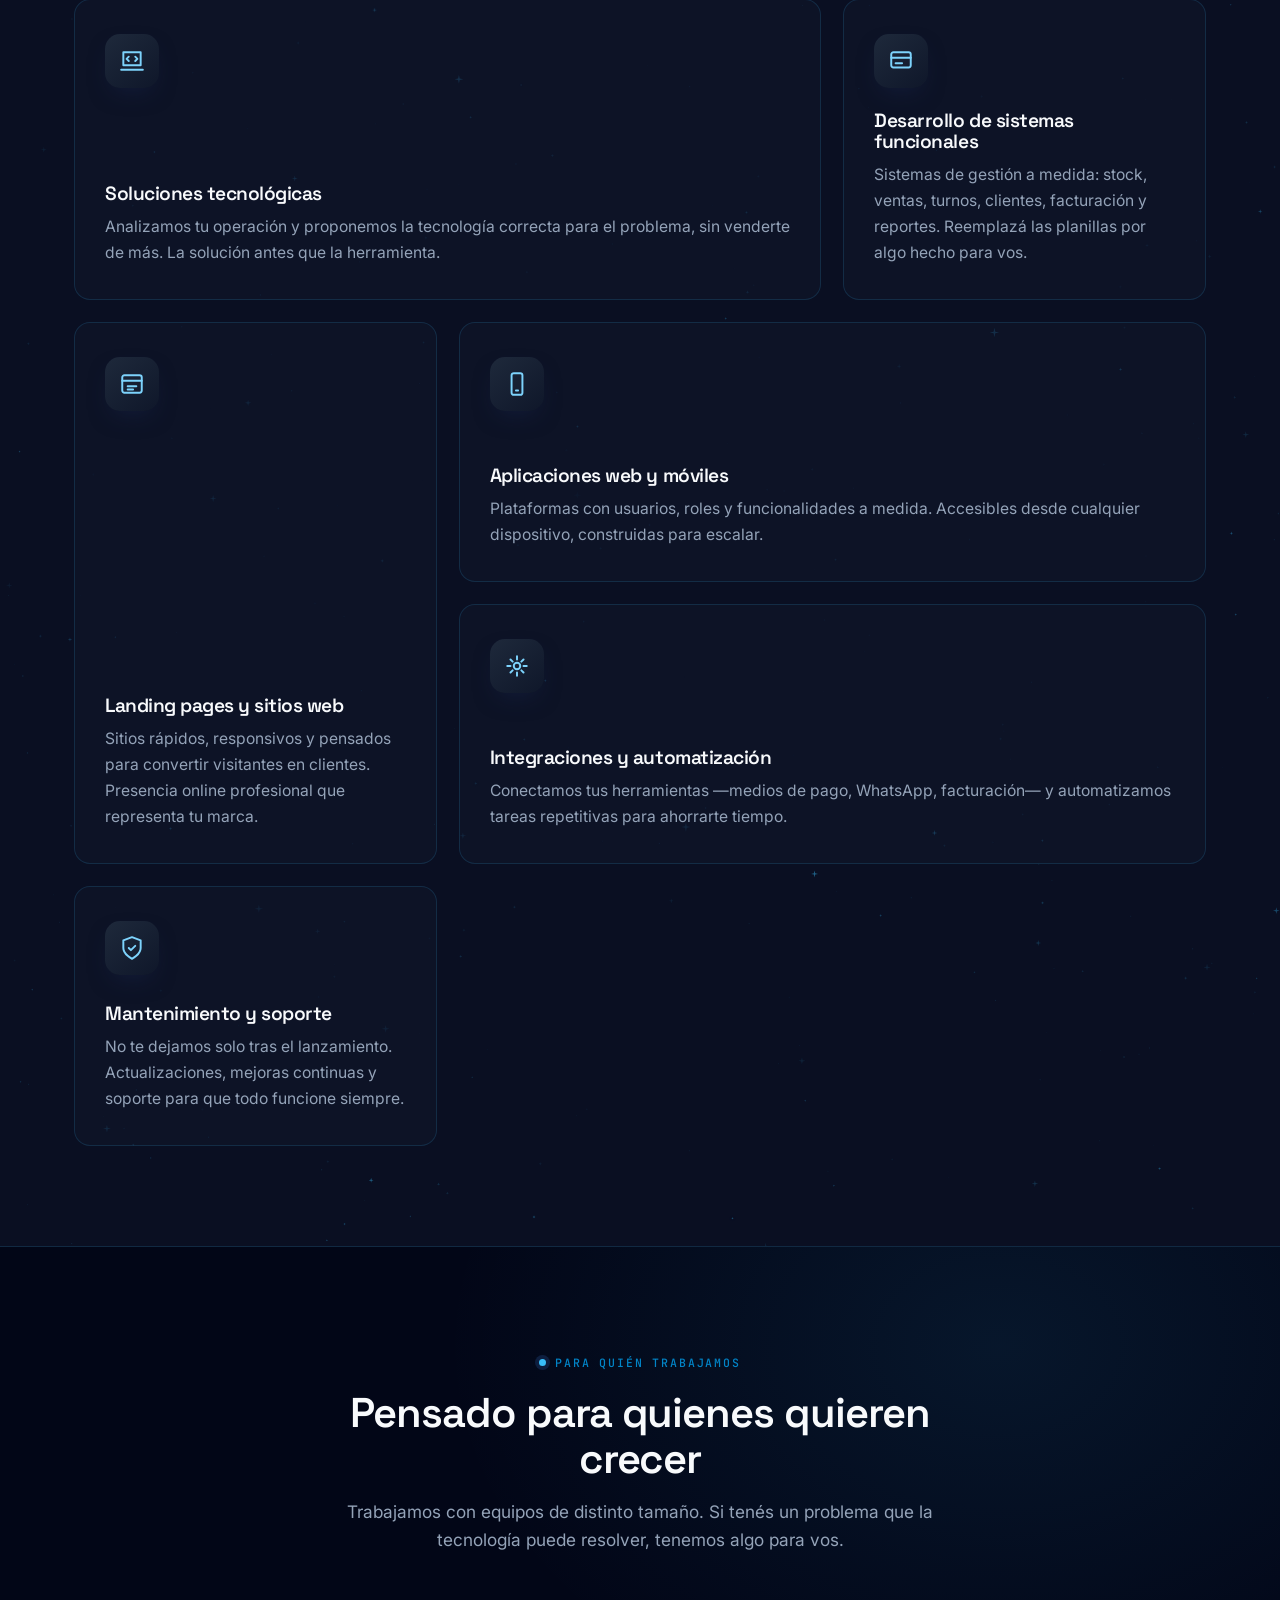
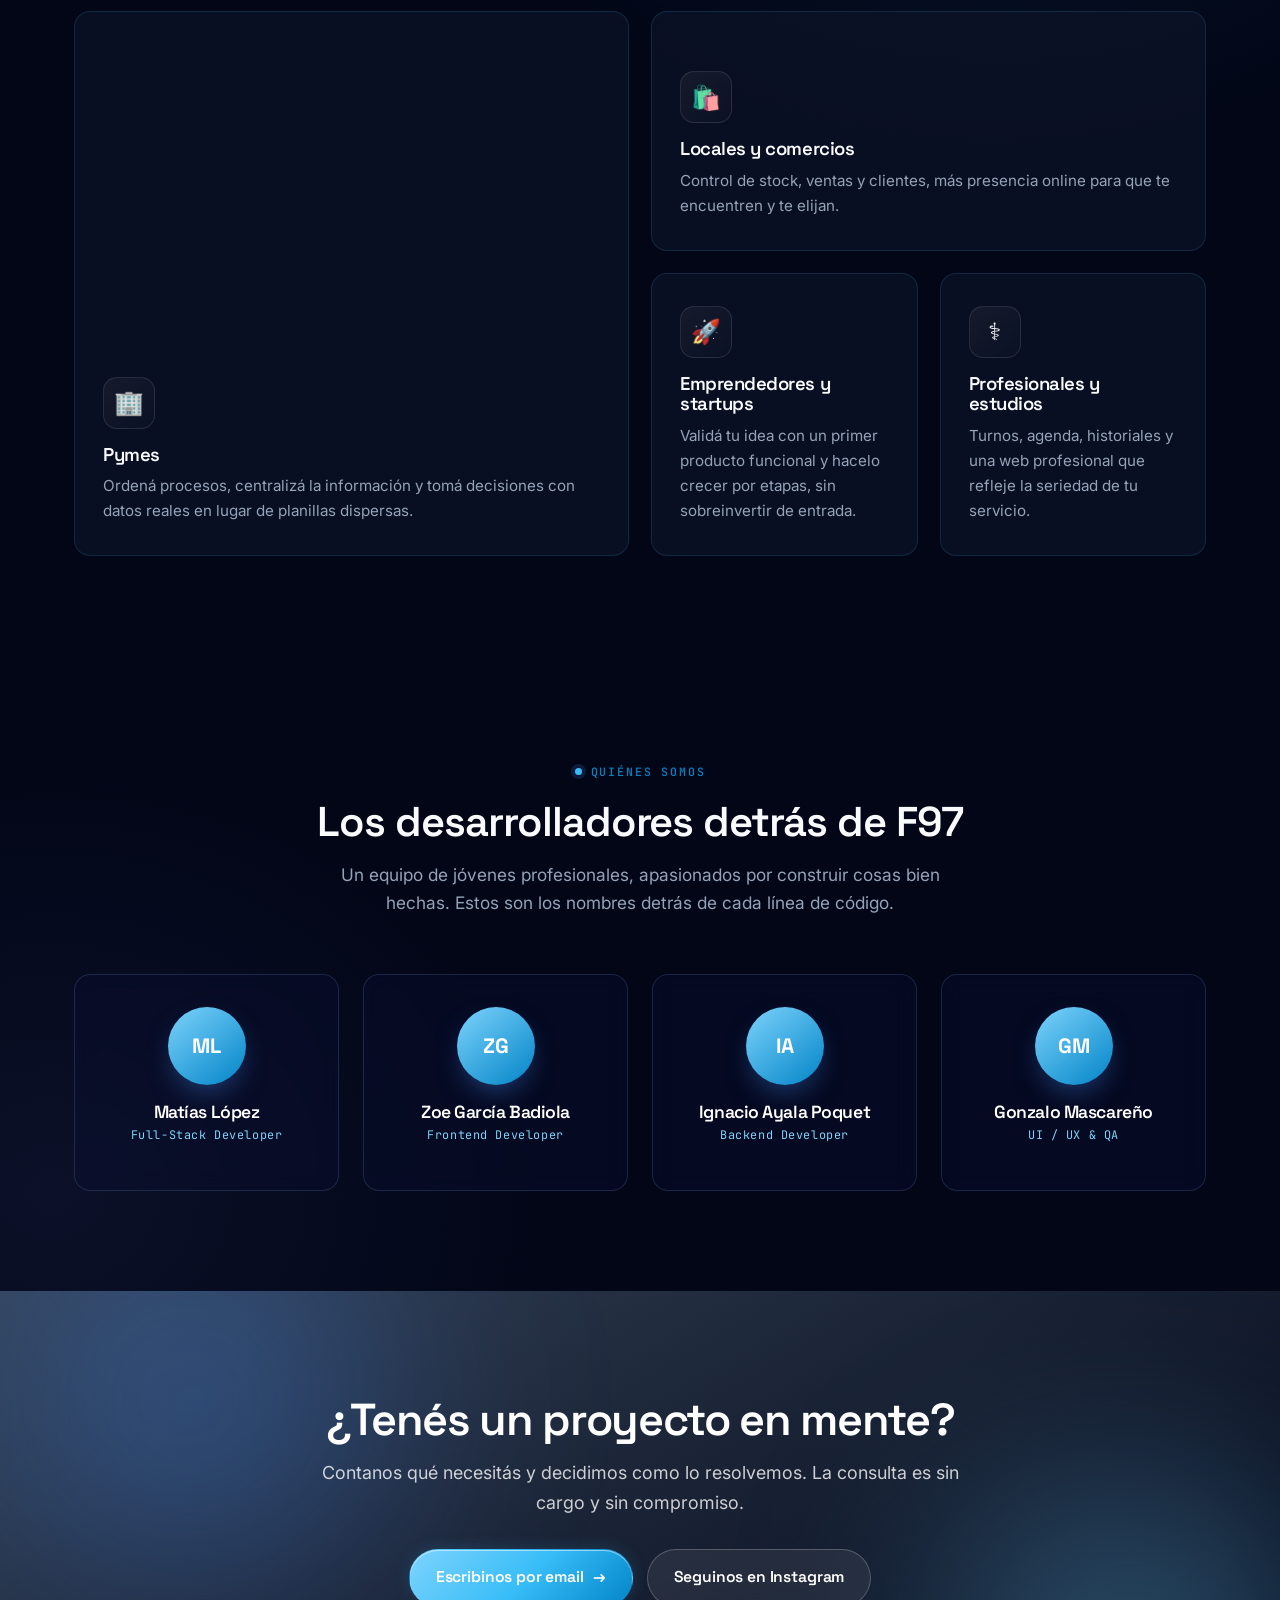
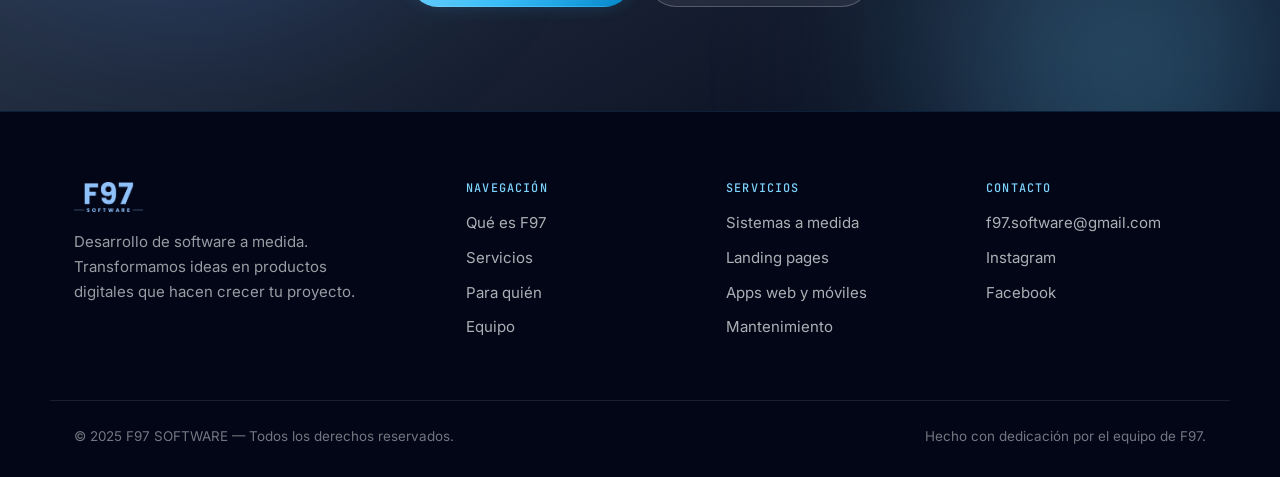
==== commit b42de1d2: "feat: add floating WhatsApp contact button with hover effects and responsive styling" ====
--- a/index.html
+++ b/index.html
@@ -348,6 +348,16 @@
     </div>
   </footer>
 
+  <!-- Botón Flotante WhatsApp -->
+  <a href="#" target="_blank" rel="noopener noreferrer" class="whatsapp-float" id="whatsapp-btn"
+    aria-label="Contactar por WhatsApp">
+    <svg xmlns="http://www.w3.org/2000/svg" width="35" height="35" fill="currentColor" class="bi bi-whatsapp"
+      viewBox="0 0 16 16" aria-hidden="true" focusable="false">
+      <path
+        d="M13.601 2.326A7.85 7.85 0 0 0 7.994 0C3.627 0 .068 3.558.064 7.926c0 1.399.366 2.76 1.057 3.965L0 16l4.204-1.102a7.9 7.9 0 0 0 3.79.965h.004c4.368 0 7.926-3.558 7.93-7.93A7.9 7.9 0 0 0 13.6 2.326zM7.994 14.521a6.6 6.6 0 0 1-3.356-.92l-.24-.144-2.494.654.666-2.433-.156-.251a6.56 6.56 0 0 1-1.007-3.505c0-3.626 2.957-6.584 6.591-6.584a6.56 6.56 0 0 1 4.66 1.931 6.56 6.56 0 0 1 1.928 4.66c-.004 3.639-2.961 6.592-6.592 6.592m3.615-4.934c-.197-.099-1.17-.578-1.353-.646-.182-.065-.315-.099-.445.099-.133.197-.513.646-.627.775-.114.133-.232.148-.43.05-.197-.1-.836-.308-1.592-.985-.59-.525-.985-1.175-1.103-1.372-.114-.198-.011-.304.088-.403.087-.088.197-.232.296-.346.1-.114.133-.198.198-.33.065-.134.034-.248-.015-.347-.05-.099-.445-1.076-.612-1.47-.16-.389-.323-.335-.445-.34-.114-.007-.247-.007-.38-.007a.73.73 0 0 0-.529.247c-.182.198-.691.677-.691 1.654s.71 1.916.81 2.049c.098.133 1.394 2.132 3.383 2.992.47.205.84.326 1.129.418.475.152.904.129 1.246.08.38-.058 1.171-.48 1.338-.943.164-.464.164-.86.114-.943-.049-.084-.182-.133-.38-.232" />
+    </svg>
+  </a>
+
   <script src="script.js"></script>
 </body>
 
--- a/styles.css
+++ b/styles.css
@@ -1712,3 +1712,56 @@
   position: relative;
   z-index: 1;
 }
+
+/* =========================================================
+   BOTÓN FLOTANTE WHATSAPP
+   ========================================================= */
+.whatsapp-float {
+  position: fixed;
+  bottom: 28px;
+  right: 28px;
+  width: 60px;
+  height: 60px;
+  background: linear-gradient(135deg, #25d366 0%, #128c7e 100%);
+  color: #ffffff !important;
+  border-radius: 50%;
+  display: flex;
+  align-items: center;
+  justify-content: center;
+  text-decoration: none;
+  box-shadow: 0 6px 24px rgba(37, 211, 102, 0.45), 0 2px 8px rgba(0, 0, 0, 0.3);
+  z-index: 999;
+  transition: transform 0.3s cubic-bezier(0.175, 0.885, 0.32, 1.275), box-shadow 0.3s ease;
+}
+
+.whatsapp-float:hover {
+  transform: scale(1.1) translateY(-3px);
+  box-shadow: 0 10px 30px rgba(37, 211, 102, 0.6), 0 4px 12px rgba(0, 0, 0, 0.4);
+  color: #ffffff !important;
+}
+
+.whatsapp-float:active {
+  transform: scale(0.95);
+}
+
+.whatsapp-float svg {
+  width: 32px;
+  height: 32px;
+  fill: currentColor;
+  filter: drop-shadow(0 2px 4px rgba(0, 0, 0, 0.15));
+}
+
+@media (max-width: 768px) {
+  .whatsapp-float {
+    bottom: 20px;
+    right: 20px;
+    width: 54px;
+    height: 54px;
+  }
+
+  .whatsapp-float svg {
+    width: 28px;
+    height: 28px;
+  }
+}
+
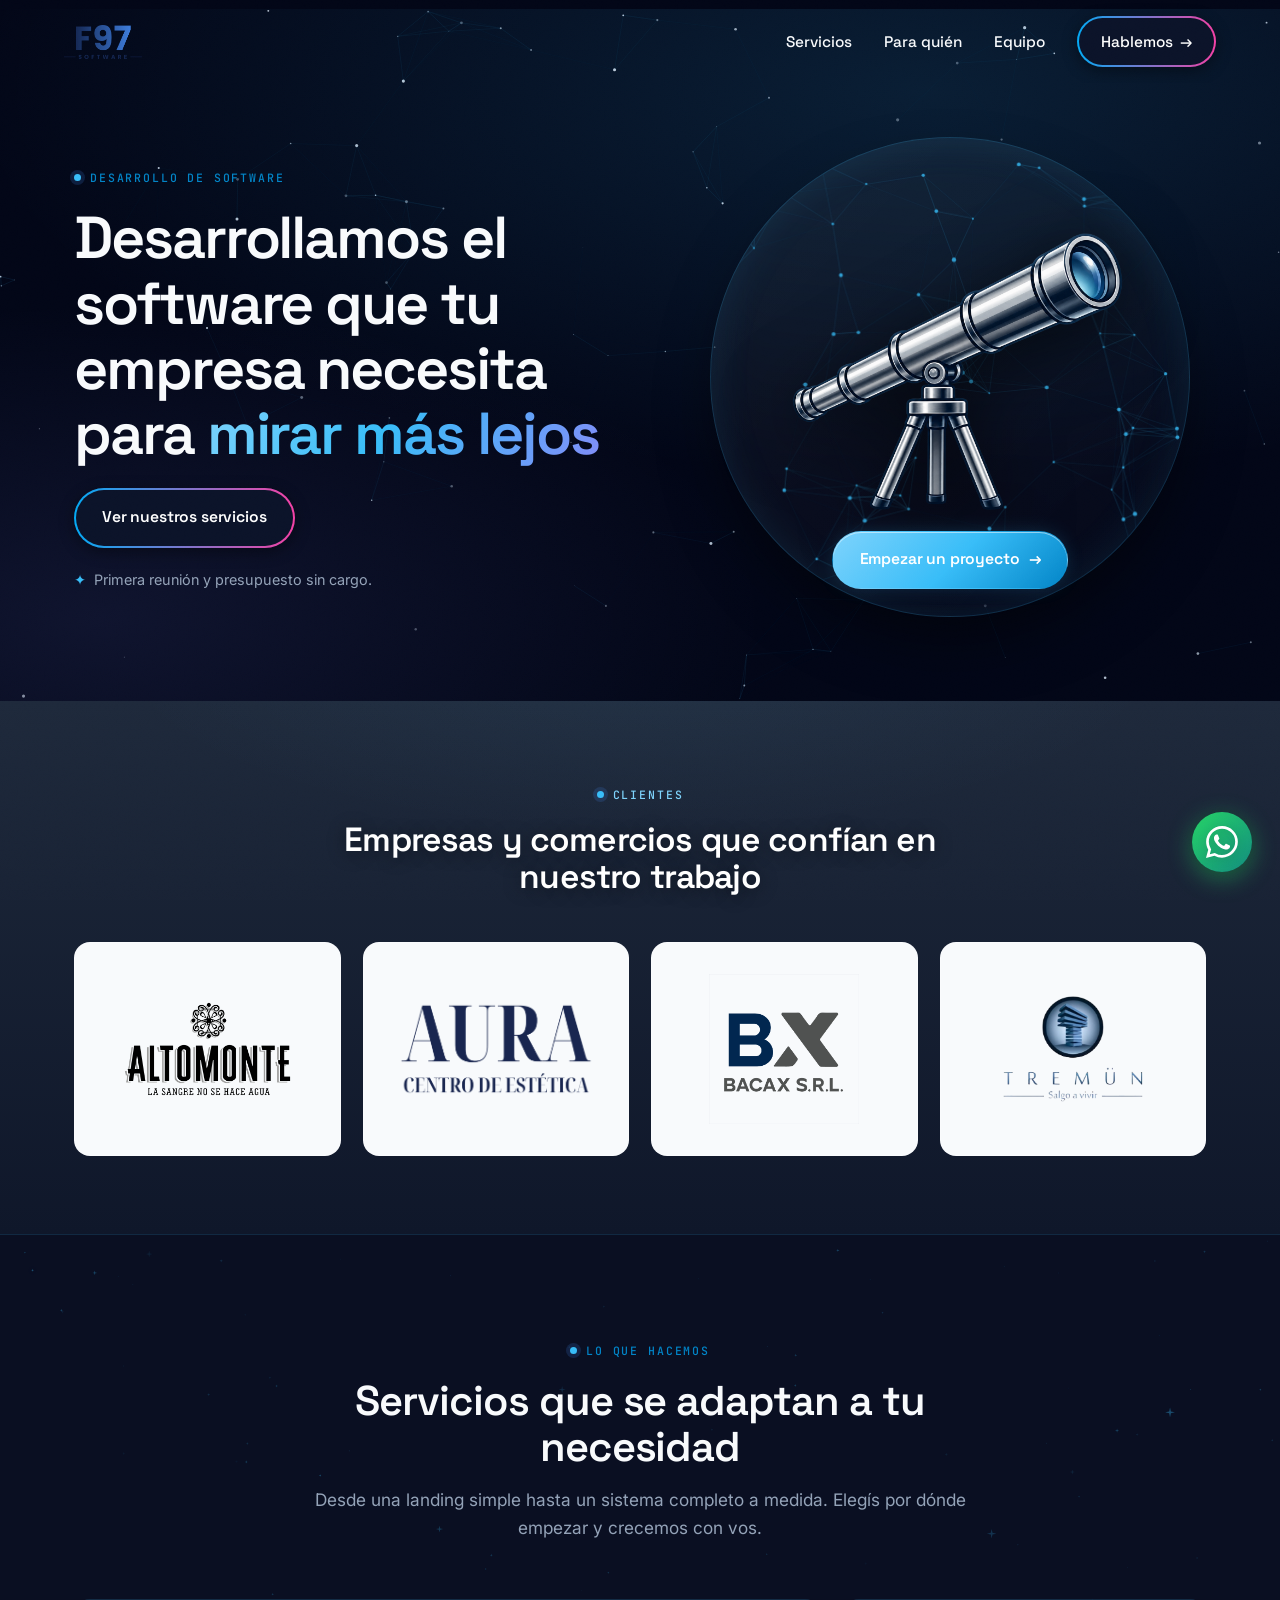
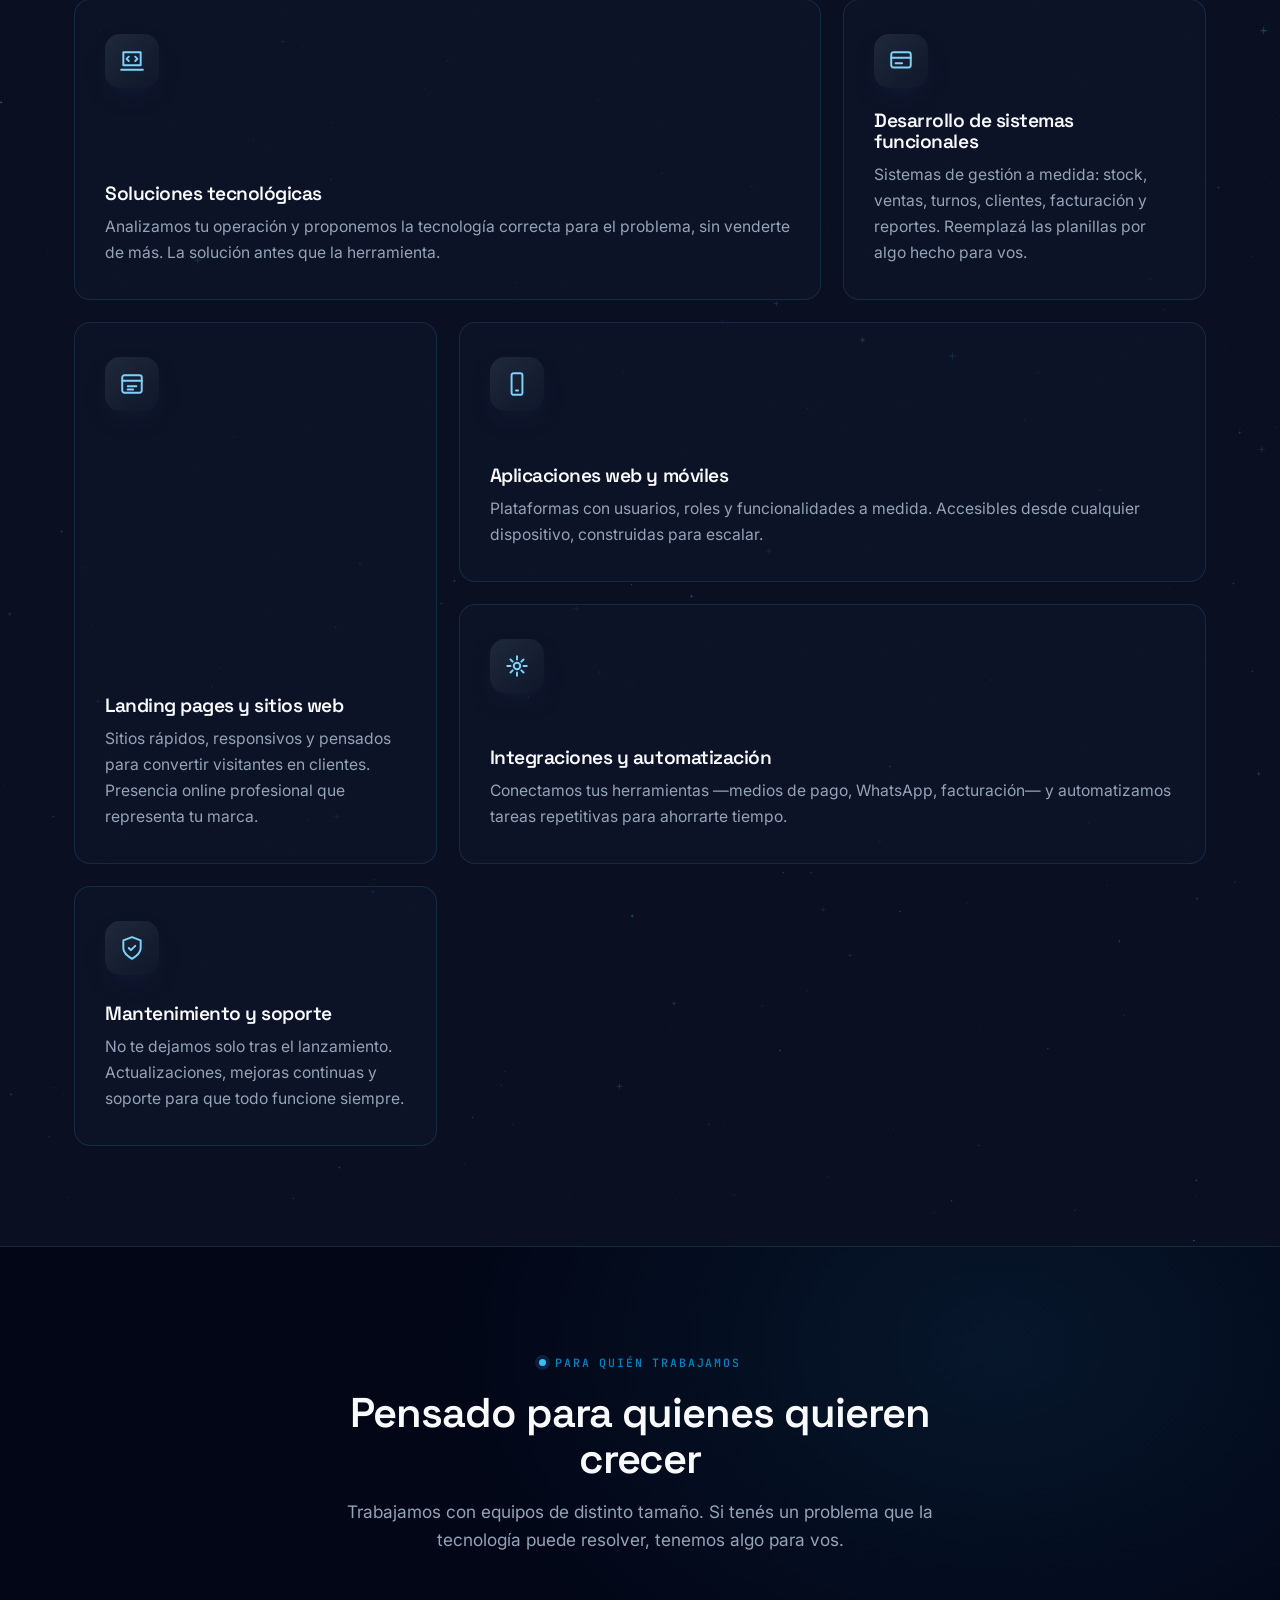
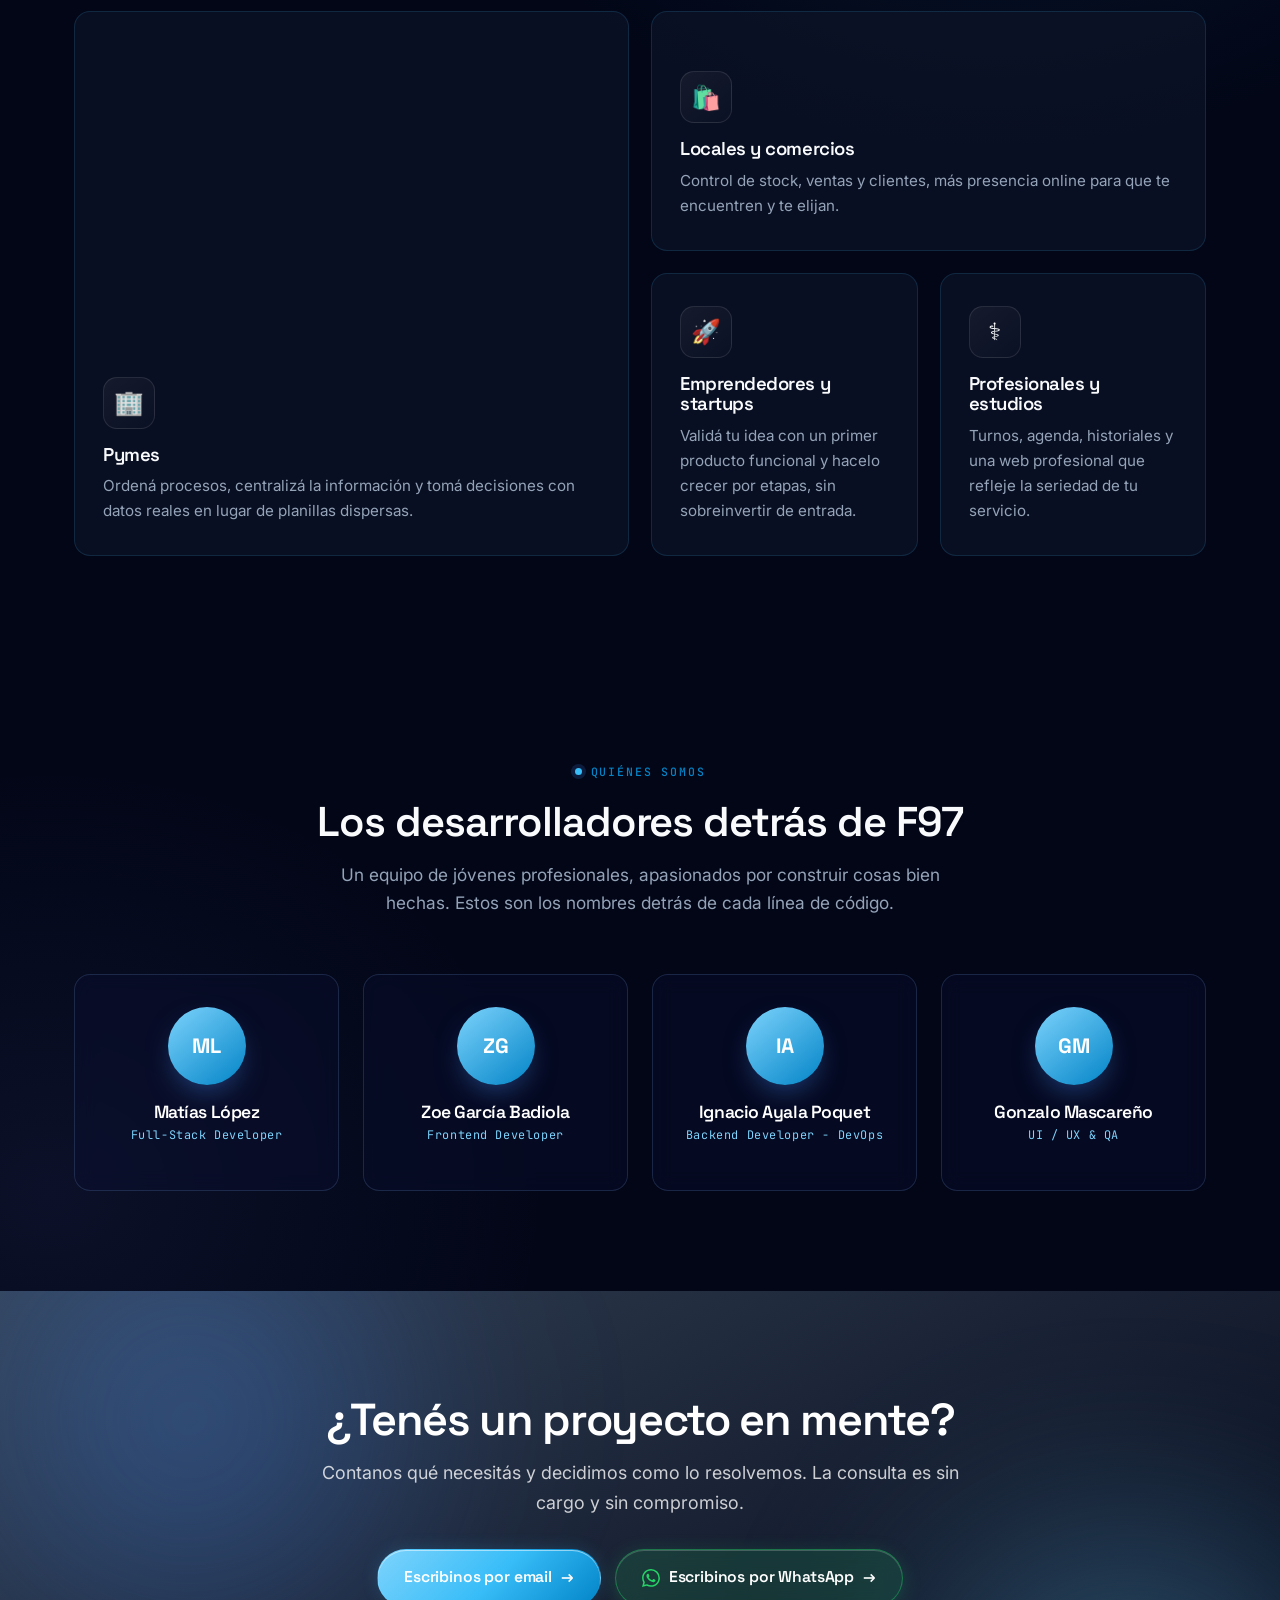
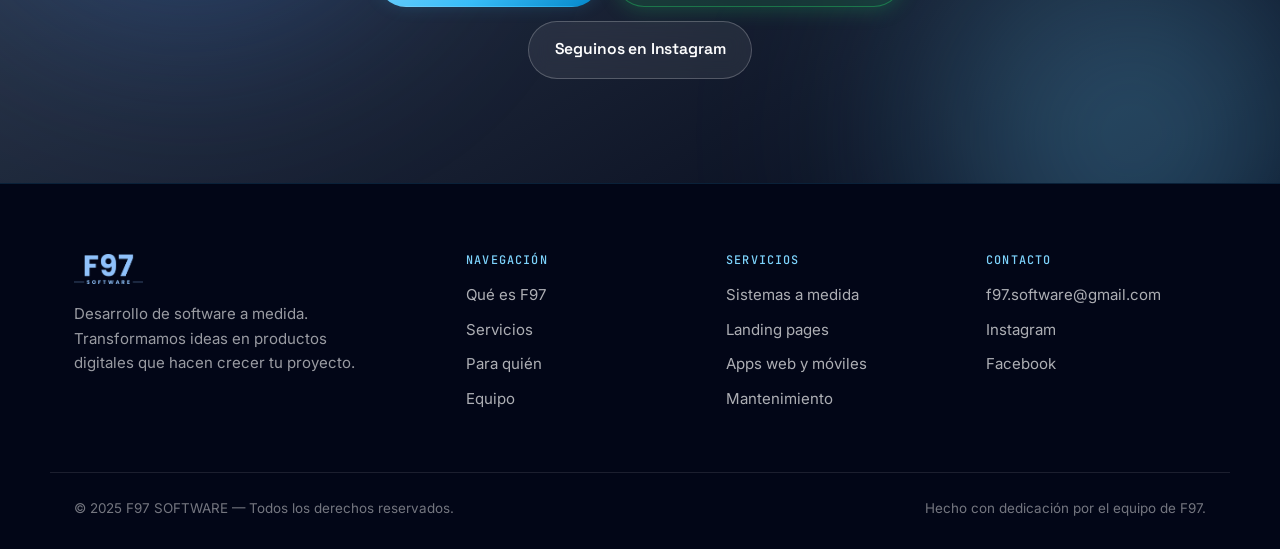
==== commit 3c468393: "feat: add WhatsApp contact button and update DevOps role title" ====
--- a/index.html
+++ b/index.html
@@ -281,7 +281,7 @@
             <article class="dev">
               <div class="dev__avatar" data-ini="IA"></div>
               <h3>Ignacio Ayala Poquet</h3>
-              <p class="dev__role">Backend Developer</p>
+              <p class="dev__role">Backend Developer - DevOps</p>
             </article>
             <article class="dev">
               <div class="dev__avatar" data-ini="GM"></div>
@@ -306,6 +306,14 @@
         <div class="cta__actions">
           <a href="mailto:f97.software@gmail.com" class="btn btn--gold">Escribinos por email <span
               class="btn__ico">→</span></a>
+          <a href="#" target="_blank" rel="noopener noreferrer" class="btn btn--whatsapp">
+            <svg xmlns="http://www.w3.org/2000/svg" width="18" height="18" fill="currentColor" viewBox="0 0 16 16"
+              aria-hidden="true">
+              <path
+                d="M13.601 2.326A7.85 7.85 0 0 0 7.994 0C3.627 0 .068 3.558.064 7.926c0 1.399.366 2.76 1.057 3.965L0 16l4.204-1.102a7.9 7.9 0 0 0 3.79.965h.004c4.368 0 7.926-3.558 7.93-7.93A7.9 7.9 0 0 0 13.6 2.326zM7.994 14.521a6.6 6.6 0 0 1-3.356-.92l-.24-.144-2.494.654.666-2.433-.156-.251a6.56 6.56 0 0 1-1.007-3.505c0-3.626 2.957-6.584 6.591-6.584a6.56 6.56 0 0 1 4.66 1.931 6.56 6.56 0 0 1 1.928 4.66c-.004 3.639-2.961 6.592-6.592 6.592m3.615-4.934c-.197-.099-1.17-.578-1.353-.646-.182-.065-.315-.099-.445.099-.133.197-.513.646-.627.775-.114.133-.232.148-.43.05-.197-.1-.836-.308-1.592-.985-.59-.525-.985-1.175-1.103-1.372-.114-.198-.011-.304.088-.403.087-.088.197-.232.296-.346.1-.114.133-.198.198-.33.065-.134.034-.248-.015-.347-.05-.099-.445-1.076-.612-1.47-.16-.389-.323-.335-.445-.34-.114-.007-.247-.007-.38-.007a.73.73 0 0 0-.529.247c-.182.198-.691.677-.691 1.654s.71 1.916.81 2.049c.098.133 1.394 2.132 3.383 2.992.47.205.84.326 1.129.418.475.152.904.129 1.246.08.38-.058 1.171-.48 1.338-.943.164-.464.164-.86.114-.943-.049-.084-.182-.133-.38-.232" />
+            </svg>
+            Escribinos por WhatsApp <span class="btn__ico">→</span>
+          </a>
           <a href="https://instagram.com/f97.software" target="_blank" rel="noopener" class="btn btn--glass">Seguinos en
             Instagram</a>
         </div>
--- a/styles.css
+++ b/styles.css
@@ -219,6 +219,34 @@
   background: rgba(255, 255, 255, .14);
   border-color: rgba(255, 255, 255, .4);
   transform: translateY(-3px)
+}
+
+/* WhatsApp Glassmorphism */
+.btn--whatsapp {
+  background: rgba(37, 211, 102, 0.14);
+  color: #ffffff !important;
+  border-color: rgba(37, 211, 102, 0.4);
+  backdrop-filter: blur(12px);
+  -webkit-backdrop-filter: blur(12px);
+  box-shadow: 0 4px 20px -2px rgba(37, 211, 102, 0.25), inset 0 1px 0 rgba(255, 255, 255, 0.2);
+}
+
+.btn--whatsapp:hover {
+  background: rgba(37, 211, 102, 0.26);
+  border-color: rgba(37, 211, 102, 0.7);
+  color: #ffffff !important;
+  transform: translateY(-3px);
+  box-shadow: 0 12px 30px -4px rgba(37, 211, 102, 0.45), inset 0 1px 0 rgba(255, 255, 255, 0.4);
+}
+
+.btn--whatsapp svg {
+  fill: #25d366;
+  transition: transform 0.3s var(--ease), fill 0.3s ease;
+}
+
+.btn--whatsapp:hover svg {
+  fill: #4ade80;
+  transform: scale(1.1);
 }
 
 /* Contorno con borde degradado neón + glow estilo Uiverse (Fondo Azul Oscuro) */
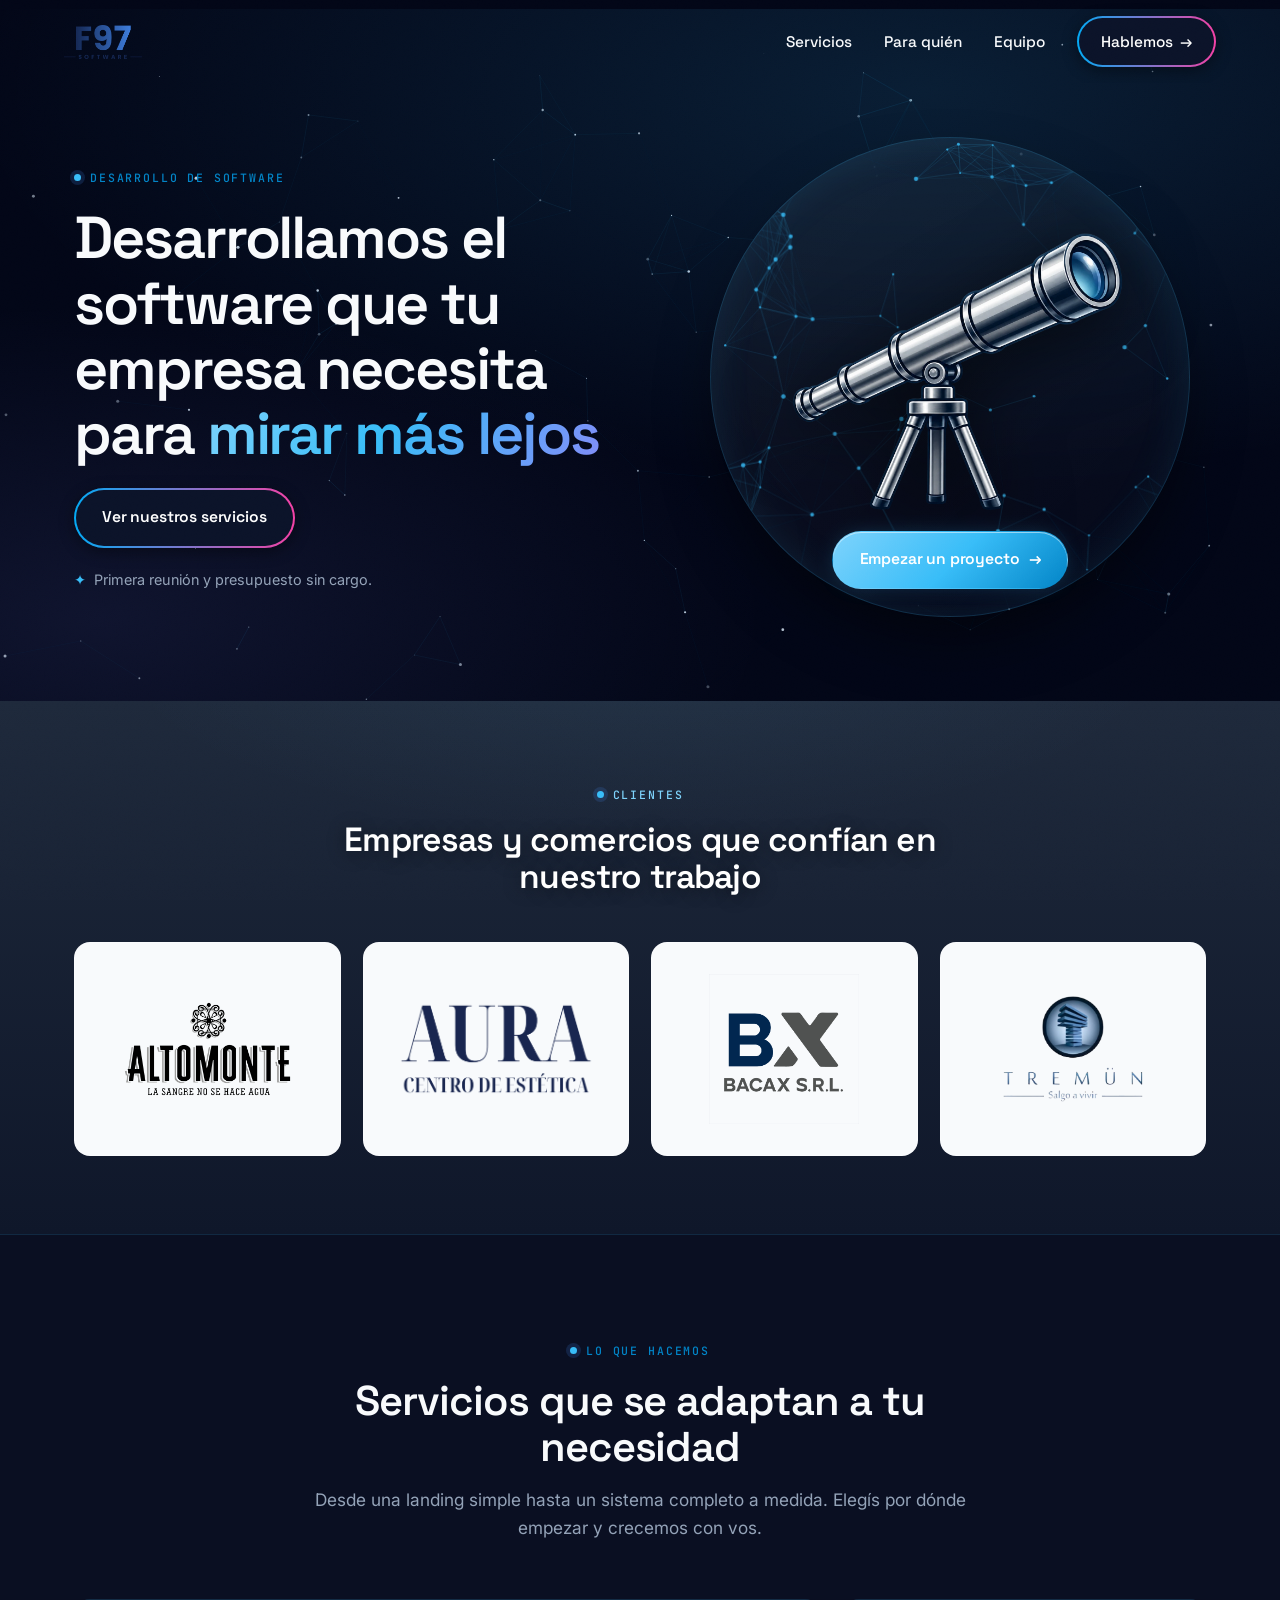
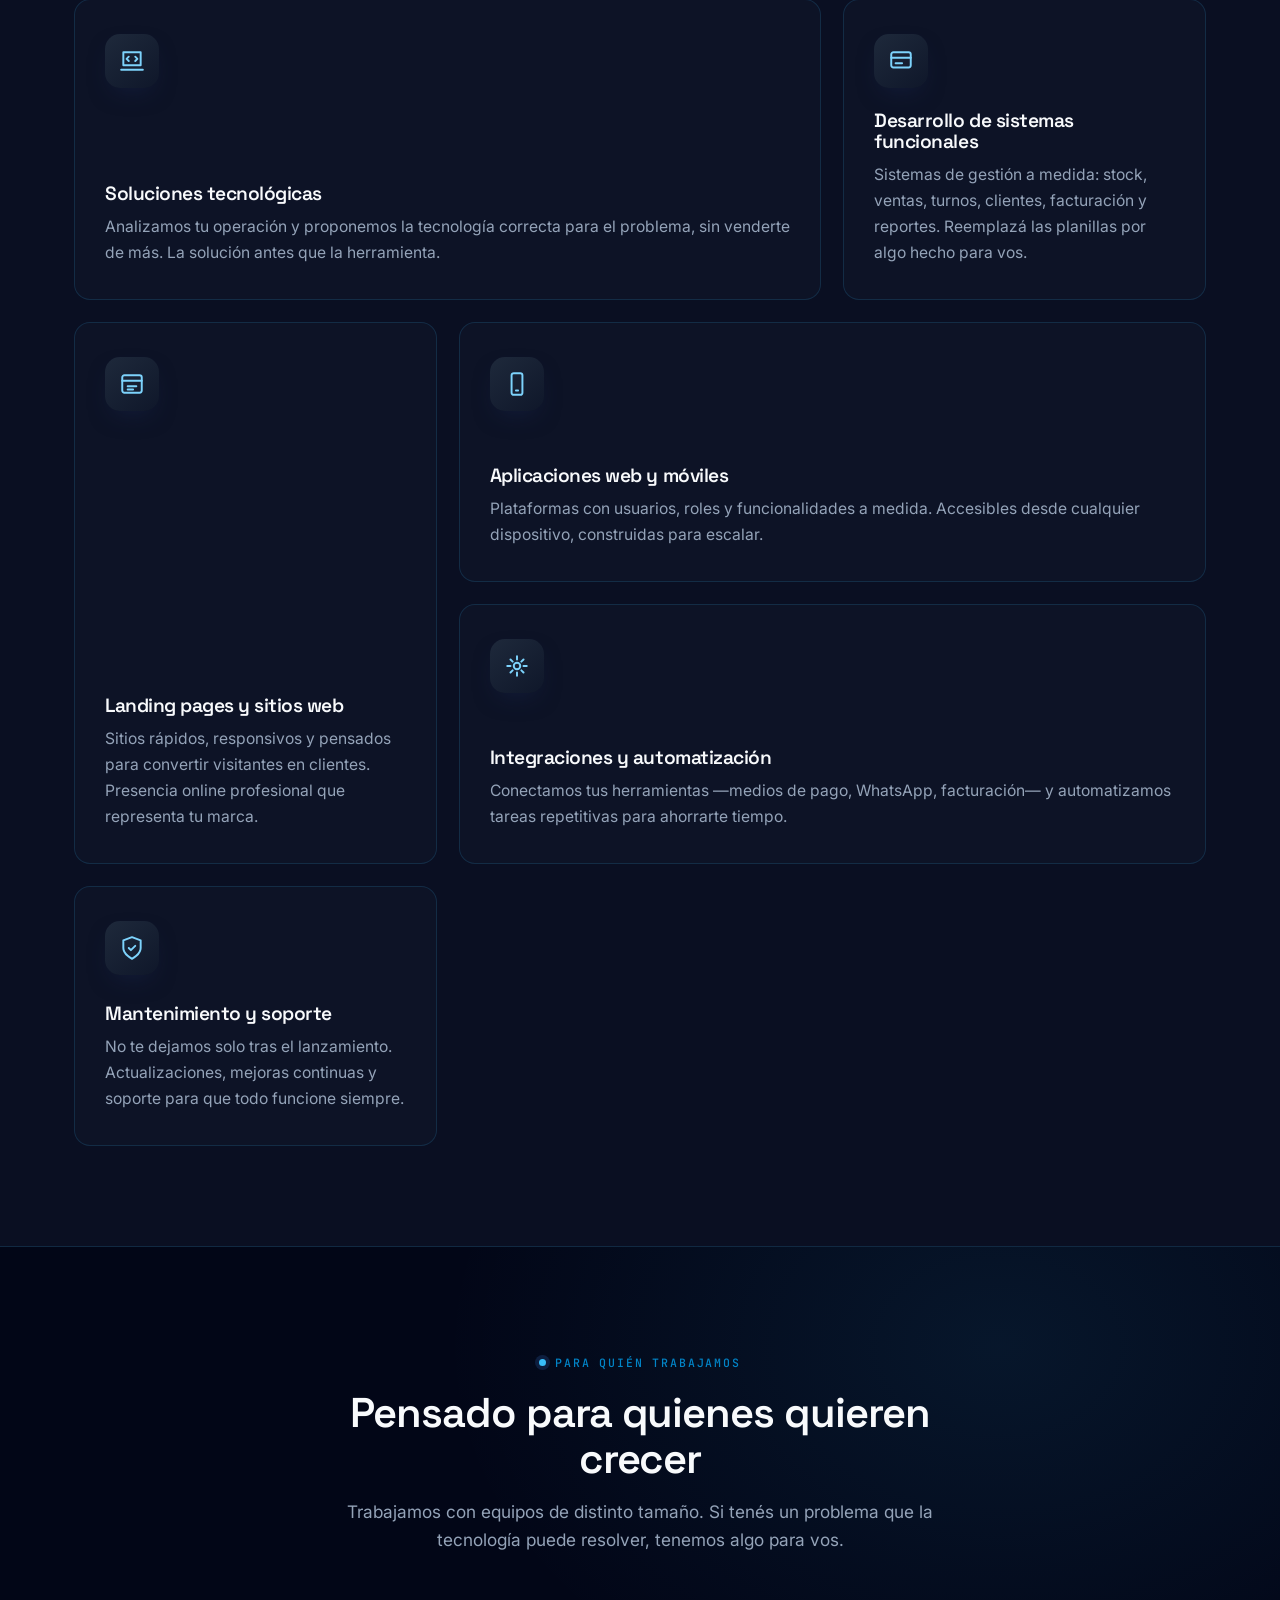
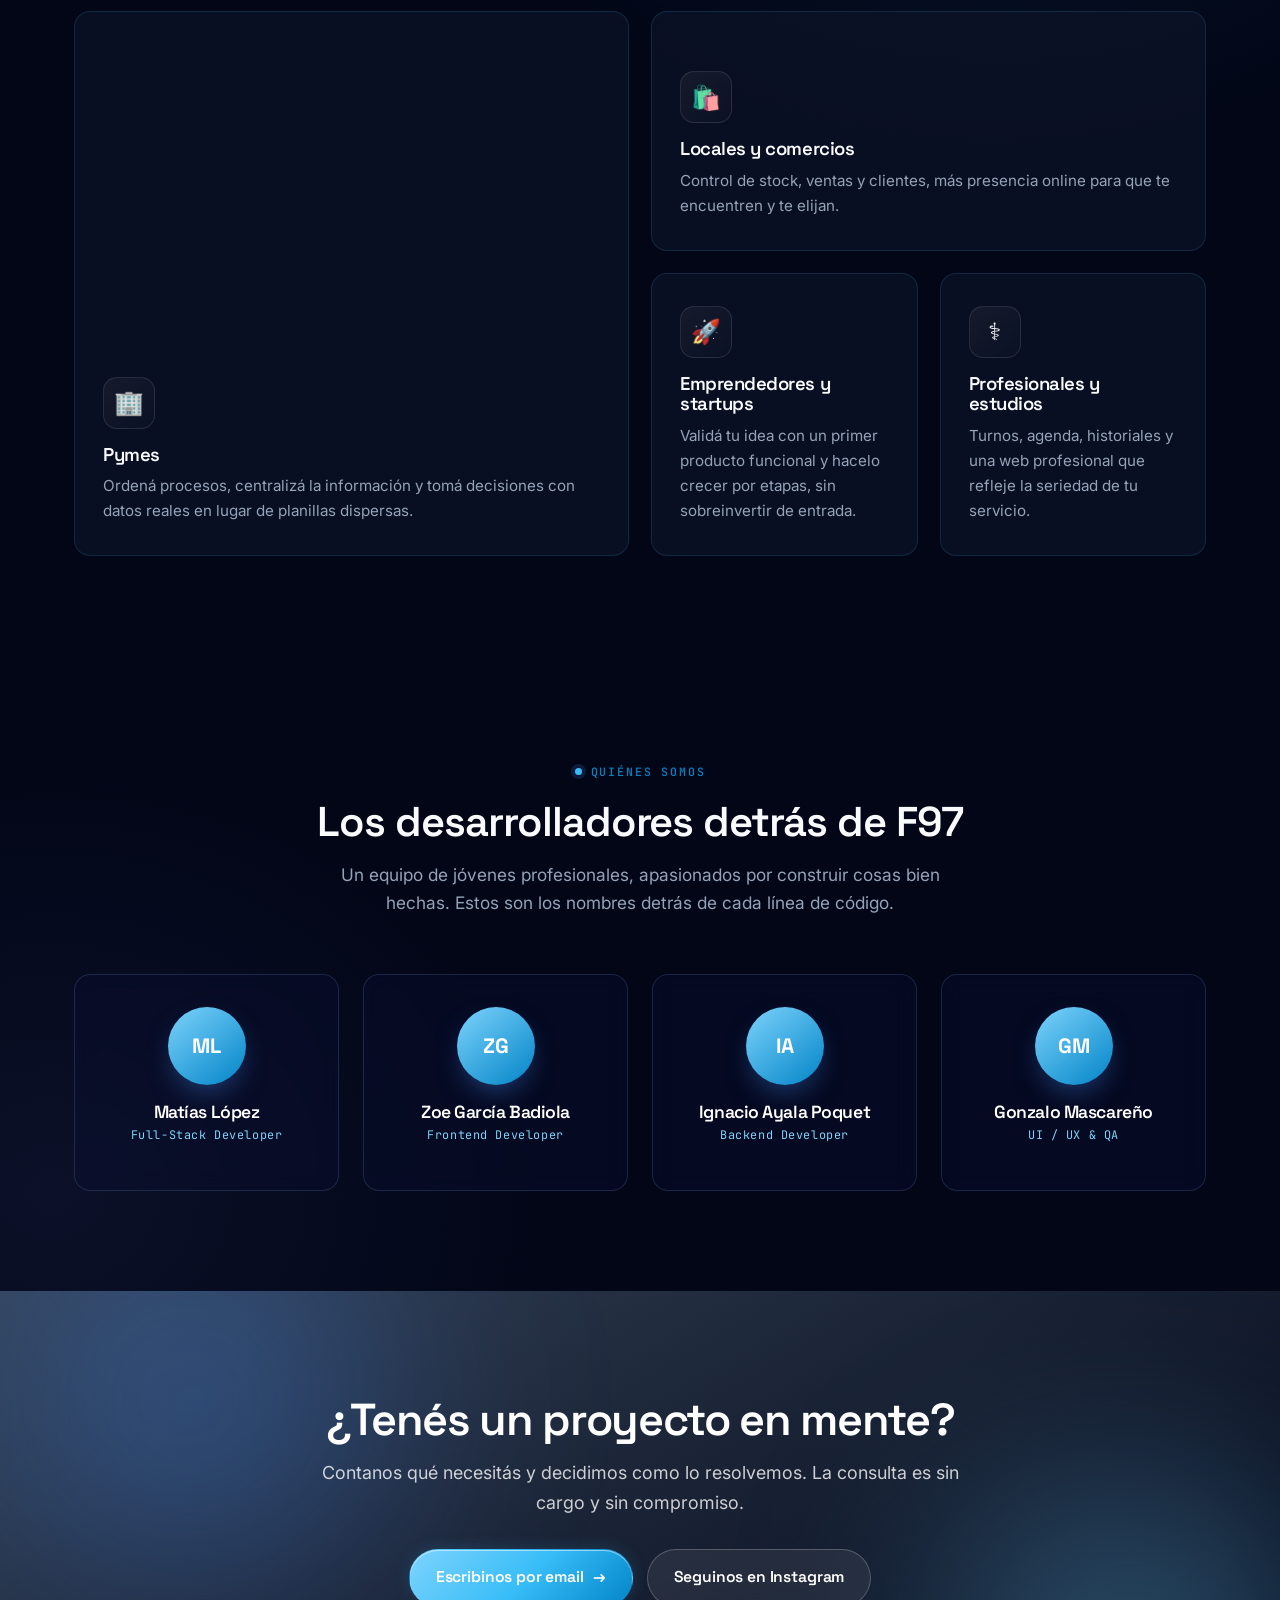
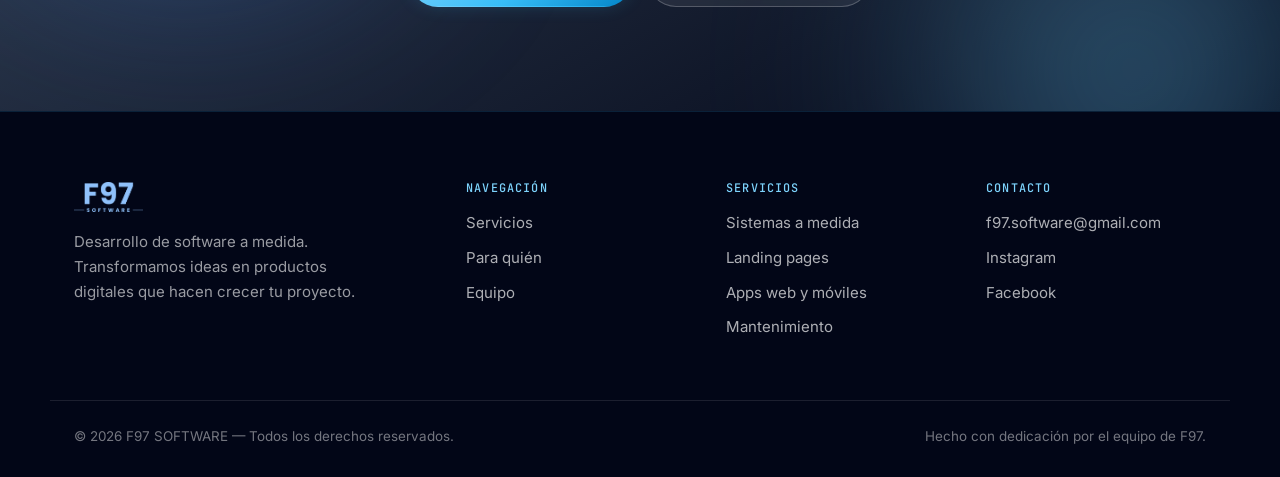
==== commit f86ad0de: "perf: optimize performance with resource loading attributes, IntersectionObserver animation throttli" ====
--- a/index.html
+++ b/index.html
@@ -61,7 +61,8 @@
         <!-- Panel astronómico: signature del sitio -->
         <div class="hero__visual" id="heroVisual">
           <canvas id="constellationCanvas"></canvas>
-          <img src="images/Telescopio metálico sobre trípode.png" alt="Telescopio F97" class="hero__telescope-img">
+          <img src="images/telescopio-f97.webp" alt="Telescopio F97" class="hero__telescope-img" width="420"
+            height="420" fetchpriority="high">
           <div class="scope__cta">
             <a href="#contacto" class="btn btn--gold scope__btn">Empezar un proyecto <span class="btn__ico">→</span></a>
           </div>
@@ -79,9 +80,9 @@
 
         <div class="clients">
           <!-- Para enlazar cada empresa en el futuro: cambiar href="#" por la URL real -->
-          <a class="client" href="#" target="_blank" rel="noopener" aria-label="ALTOMONTE">
+          <a class="client" href="#" target="_blank" rel="noopener noreferrer" aria-label="ALTOMONTE">
             <div class="client__face">
-              <img src="images/cli-altomonte.png" alt="ALTOMONTE" class="client__logo">
+              <img src="images/cli-altomonte.png" alt="ALTOMONTE" class="client__logo" loading="lazy" decoding="async">
             </div>
             <div class="client__info">
               <h3>Altomonte</h3>
@@ -90,9 +91,10 @@
             </div>
           </a>
 
-          <a class="client" href="#" target="_blank" rel="noopener" aria-label="AURA Centro de Estética">
+          <a class="client" href="#" target="_blank" rel="noopener noreferrer" aria-label="AURA Centro de Estética">
             <div class="client__face">
-              <img src="images/cli-aura.png" alt="AURA Centro de Estética" class="client__logo">
+              <img src="images/cli-aura.png" alt="AURA Centro de Estética" class="client__logo" loading="lazy"
+                decoding="async">
             </div>
             <div class="client__info">
               <h3>Aura — Centro de Estética</h3>
@@ -101,9 +103,9 @@
             </div>
           </a>
 
-          <a class="client" href="#" target="_blank" rel="noopener" aria-label="BACAX S.R.L.">
+          <a class="client" href="#" target="_blank" rel="noopener noreferrer" aria-label="BACAX S.R.L.">
             <div class="client__face">
-              <img src="images/cli-bacax.png" alt="BACAX S.R.L." class="client__logo">
+              <img src="images/cli-bacax.png" alt="BACAX S.R.L." class="client__logo" loading="lazy" decoding="async">
             </div>
             <div class="client__info">
               <h3>Bacax S.R.L.</h3>
@@ -112,9 +114,9 @@
             </div>
           </a>
 
-          <a class="client" href="#" target="_blank" rel="noopener" aria-label="TREMÜN">
+          <a class="client" href="#" target="_blank" rel="noopener noreferrer" aria-label="TREMÜN">
             <div class="client__face">
-              <img src="images/cli-tremun.png" alt="TREMÜN" class="client__logo">
+              <img src="images/cli-tremun.png" alt="TREMÜN" class="client__logo" loading="lazy" decoding="async">
             </div>
             <div class="client__info">
               <h3>Tremün — Salgo a vivir</h3>
@@ -281,7 +283,7 @@
             <article class="dev">
               <div class="dev__avatar" data-ini="IA"></div>
               <h3>Ignacio Ayala Poquet</h3>
-              <p class="dev__role">Backend Developer - DevOps</p>
+              <p class="dev__role">Backend Developer</p>
             </article>
             <article class="dev">
               <div class="dev__avatar" data-ini="GM"></div>
@@ -304,17 +306,10 @@
         <h2>¿Tenés un proyecto en mente?</h2>
         <p>Contanos qué necesitás y decidimos como lo resolvemos. La consulta es sin cargo y sin compromiso.</p>
         <div class="cta__actions">
-          <a href="mailto:f97.software@gmail.com" class="btn btn--gold">Escribinos por email <span
-              class="btn__ico">→</span></a>
-          <a href="#" target="_blank" rel="noopener noreferrer" class="btn btn--whatsapp">
-            <svg xmlns="http://www.w3.org/2000/svg" width="18" height="18" fill="currentColor" viewBox="0 0 16 16"
-              aria-hidden="true">
-              <path
-                d="M13.601 2.326A7.85 7.85 0 0 0 7.994 0C3.627 0 .068 3.558.064 7.926c0 1.399.366 2.76 1.057 3.965L0 16l4.204-1.102a7.9 7.9 0 0 0 3.79.965h.004c4.368 0 7.926-3.558 7.93-7.93A7.9 7.9 0 0 0 13.6 2.326zM7.994 14.521a6.6 6.6 0 0 1-3.356-.92l-.24-.144-2.494.654.666-2.433-.156-.251a6.56 6.56 0 0 1-1.007-3.505c0-3.626 2.957-6.584 6.591-6.584a6.56 6.56 0 0 1 4.66 1.931 6.56 6.56 0 0 1 1.928 4.66c-.004 3.639-2.961 6.592-6.592 6.592m3.615-4.934c-.197-.099-1.17-.578-1.353-.646-.182-.065-.315-.099-.445.099-.133.197-.513.646-.627.775-.114.133-.232.148-.43.05-.197-.1-.836-.308-1.592-.985-.59-.525-.985-1.175-1.103-1.372-.114-.198-.011-.304.088-.403.087-.088.197-.232.296-.346.1-.114.133-.198.198-.33.065-.134.034-.248-.015-.347-.05-.099-.445-1.076-.612-1.47-.16-.389-.323-.335-.445-.34-.114-.007-.247-.007-.38-.007a.73.73 0 0 0-.529.247c-.182.198-.691.677-.691 1.654s.71 1.916.81 2.049c.098.133 1.394 2.132 3.383 2.992.47.205.84.326 1.129.418.475.152.904.129 1.246.08.38-.058 1.171-.48 1.338-.943.164-.464.164-.86.114-.943-.049-.084-.182-.133-.38-.232" />
-            </svg>
-            Escribinos por WhatsApp <span class="btn__ico">→</span>
-          </a>
-          <a href="https://instagram.com/f97.software" target="_blank" rel="noopener" class="btn btn--glass">Seguinos en
+          <a href="&#109;&#97;&#105;&#108;&#116;&#111;&#58;&#102;&#57;&#55;&#46;&#115;&#111;&#102;&#116;&#119;&#97;&#114;&#101;&#64;&#103;&#109;&#97;&#105;&#108;&#46;&#99;&#111;&#109;"
+            class="btn btn--gold">Escribinos por email <span class="btn__ico">→</span></a>
+          <a href="https://instagram.com/f97.software" target="_blank" rel="noopener noreferrer"
+            class="btn btn--glass">Seguinos en
             Instagram</a>
         </div>
       </div>
@@ -326,12 +321,11 @@
   <footer class="footer">
     <div class="wrap footer__grid">
       <div class="footer__brand">
-        <img src="images/logo-f97-footer.png" alt="F97 SOFTWARE" class="footer__logo">
+        <img src="images/logo-f97-footer.png" alt="F97 SOFTWARE" class="footer__logo" loading="lazy" decoding="async">
         <p>Desarrollo de software a medida. Transformamos ideas en productos digitales que hacen crecer tu proyecto.</p>
       </div>
       <div class="footer__col">
         <h4>Navegación</h4>
-        <a href="#que-es">Qué es F97</a>
         <a href="#servicios">Servicios</a>
         <a href="#publico">Para quién</a>
         <a href="#equipo">Equipo</a>
@@ -345,27 +339,18 @@
       </div>
       <div class="footer__col">
         <h4>Contacto</h4>
-        <a href="mailto:f97.software@gmail.com">f97.software@gmail.com</a>
-        <a href="https://instagram.com/f97.software" target="_blank" rel="noopener">Instagram</a>
-        <a href="https://facebook.com/f97.software" target="_blank" rel="noopener">Facebook</a>
+        <a
+          href="&#109;&#97;&#105;&#108;&#116;&#111;&#58;&#102;&#57;&#55;&#46;&#115;&#111;&#102;&#116;&#119;&#97;&#114;&#101;&#64;&#103;&#109;&#97;&#105;&#108;&#46;&#99;&#111;&#109;">&#102;&#57;&#55;&#46;&#115;&#111;&#102;&#116;&#119;&#97;&#114;&#101;&#64;&#103;&#109;&#97;&#105;&#108;&#46;&#99;&#111;&#109;</a>
+        <a href="https://instagram.com/f97.software" target="_blank" rel="noopener noreferrer">Instagram</a>
+        <a href="https://facebook.com/f97.software" target="_blank" rel="noopener noreferrer">Facebook</a>
       </div>
     </div>
     <div class="footer__bottom wrap">
-      <p>© 2025 F97 SOFTWARE — Todos los derechos reservados.</p>
+      <p>© 2026 F97 SOFTWARE — Todos los derechos reservados.</p>
       <p>Hecho con dedicación por el equipo de F97.</p>
     </div>
   </footer>
 
-  <!-- Botón Flotante WhatsApp -->
-  <a href="#" target="_blank" rel="noopener noreferrer" class="whatsapp-float" id="whatsapp-btn"
-    aria-label="Contactar por WhatsApp">
-    <svg xmlns="http://www.w3.org/2000/svg" width="35" height="35" fill="currentColor" class="bi bi-whatsapp"
-      viewBox="0 0 16 16" aria-hidden="true" focusable="false">
-      <path
-        d="M13.601 2.326A7.85 7.85 0 0 0 7.994 0C3.627 0 .068 3.558.064 7.926c0 1.399.366 2.76 1.057 3.965L0 16l4.204-1.102a7.9 7.9 0 0 0 3.79.965h.004c4.368 0 7.926-3.558 7.93-7.93A7.9 7.9 0 0 0 13.6 2.326zM7.994 14.521a6.6 6.6 0 0 1-3.356-.92l-.24-.144-2.494.654.666-2.433-.156-.251a6.56 6.56 0 0 1-1.007-3.505c0-3.626 2.957-6.584 6.591-6.584a6.56 6.56 0 0 1 4.66 1.931 6.56 6.56 0 0 1 1.928 4.66c-.004 3.639-2.961 6.592-6.592 6.592m3.615-4.934c-.197-.099-1.17-.578-1.353-.646-.182-.065-.315-.099-.445.099-.133.197-.513.646-.627.775-.114.133-.232.148-.43.05-.197-.1-.836-.308-1.592-.985-.59-.525-.985-1.175-1.103-1.372-.114-.198-.011-.304.088-.403.087-.088.197-.232.296-.346.1-.114.133-.198.198-.33.065-.134.034-.248-.015-.347-.05-.099-.445-1.076-.612-1.47-.16-.389-.323-.335-.445-.34-.114-.007-.247-.007-.38-.007a.73.73 0 0 0-.529.247c-.182.198-.691.677-.691 1.654s.71 1.916.81 2.049c.098.133 1.394 2.132 3.383 2.992.47.205.84.326 1.129.418.475.152.904.129 1.246.08.38-.058 1.171-.48 1.338-.943.164-.464.164-.86.114-.943-.049-.084-.182-.133-.38-.232" />
-    </svg>
-  </a>
-
   <script src="script.js"></script>
 </body>
 
--- a/styles.css
+++ b/styles.css
@@ -46,7 +46,20 @@
 * {
   margin: 0;
   padding: 0;
-  box-sizing: border-box
+  box-sizing: border-box;
+  -webkit-user-select: none;
+  -moz-user-select: none;
+  -ms-user-select: none;
+  user-select: none;
+  -webkit-touch-callout: none;
+}
+
+input,
+textarea {
+  -webkit-user-select: text;
+  -moz-user-select: text;
+  -ms-user-select: text;
+  user-select: text;
 }
 
 html {
@@ -60,6 +73,10 @@
   line-height: 1.65;
   -webkit-font-smoothing: antialiased;
   overflow-x: hidden;
+  -webkit-user-select: none;
+  -moz-user-select: none;
+  -ms-user-select: none;
+  user-select: none;
 }
 
 /* Grain sutil global (textura de film, muy leve) */
@@ -91,7 +108,12 @@
 
 img {
   max-width: 100%;
-  display: block
+  display: block;
+  -webkit-user-drag: none;
+  -khtml-user-drag: none;
+  -moz-user-drag: none;
+  -o-user-drag: none;
+  user-drag: none;
 }
 
 .wrap {
@@ -219,34 +241,6 @@
   background: rgba(255, 255, 255, .14);
   border-color: rgba(255, 255, 255, .4);
   transform: translateY(-3px)
-}
-
-/* WhatsApp Glassmorphism */
-.btn--whatsapp {
-  background: rgba(37, 211, 102, 0.14);
-  color: #ffffff !important;
-  border-color: rgba(37, 211, 102, 0.4);
-  backdrop-filter: blur(12px);
-  -webkit-backdrop-filter: blur(12px);
-  box-shadow: 0 4px 20px -2px rgba(37, 211, 102, 0.25), inset 0 1px 0 rgba(255, 255, 255, 0.2);
-}
-
-.btn--whatsapp:hover {
-  background: rgba(37, 211, 102, 0.26);
-  border-color: rgba(37, 211, 102, 0.7);
-  color: #ffffff !important;
-  transform: translateY(-3px);
-  box-shadow: 0 12px 30px -4px rgba(37, 211, 102, 0.45), inset 0 1px 0 rgba(255, 255, 255, 0.4);
-}
-
-.btn--whatsapp svg {
-  fill: #25d366;
-  transition: transform 0.3s var(--ease), fill 0.3s ease;
-}
-
-.btn--whatsapp:hover svg {
-  fill: #4ade80;
-  transform: scale(1.1);
 }
 
 /* Contorno con borde degradado neón + glow estilo Uiverse (Fondo Azul Oscuro) */
@@ -1740,56 +1734,3 @@
   position: relative;
   z-index: 1;
 }
-
-/* =========================================================
-   BOTÓN FLOTANTE WHATSAPP
-   ========================================================= */
-.whatsapp-float {
-  position: fixed;
-  bottom: 28px;
-  right: 28px;
-  width: 60px;
-  height: 60px;
-  background: linear-gradient(135deg, #25d366 0%, #128c7e 100%);
-  color: #ffffff !important;
-  border-radius: 50%;
-  display: flex;
-  align-items: center;
-  justify-content: center;
-  text-decoration: none;
-  box-shadow: 0 6px 24px rgba(37, 211, 102, 0.45), 0 2px 8px rgba(0, 0, 0, 0.3);
-  z-index: 999;
-  transition: transform 0.3s cubic-bezier(0.175, 0.885, 0.32, 1.275), box-shadow 0.3s ease;
-}
-
-.whatsapp-float:hover {
-  transform: scale(1.1) translateY(-3px);
-  box-shadow: 0 10px 30px rgba(37, 211, 102, 0.6), 0 4px 12px rgba(0, 0, 0, 0.4);
-  color: #ffffff !important;
-}
-
-.whatsapp-float:active {
-  transform: scale(0.95);
-}
-
-.whatsapp-float svg {
-  width: 32px;
-  height: 32px;
-  fill: currentColor;
-  filter: drop-shadow(0 2px 4px rgba(0, 0, 0, 0.15));
-}
-
-@media (max-width: 768px) {
-  .whatsapp-float {
-    bottom: 20px;
-    right: 20px;
-    width: 54px;
-    height: 54px;
-  }
-
-  .whatsapp-float svg {
-    width: 28px;
-    height: 28px;
-  }
-}
-
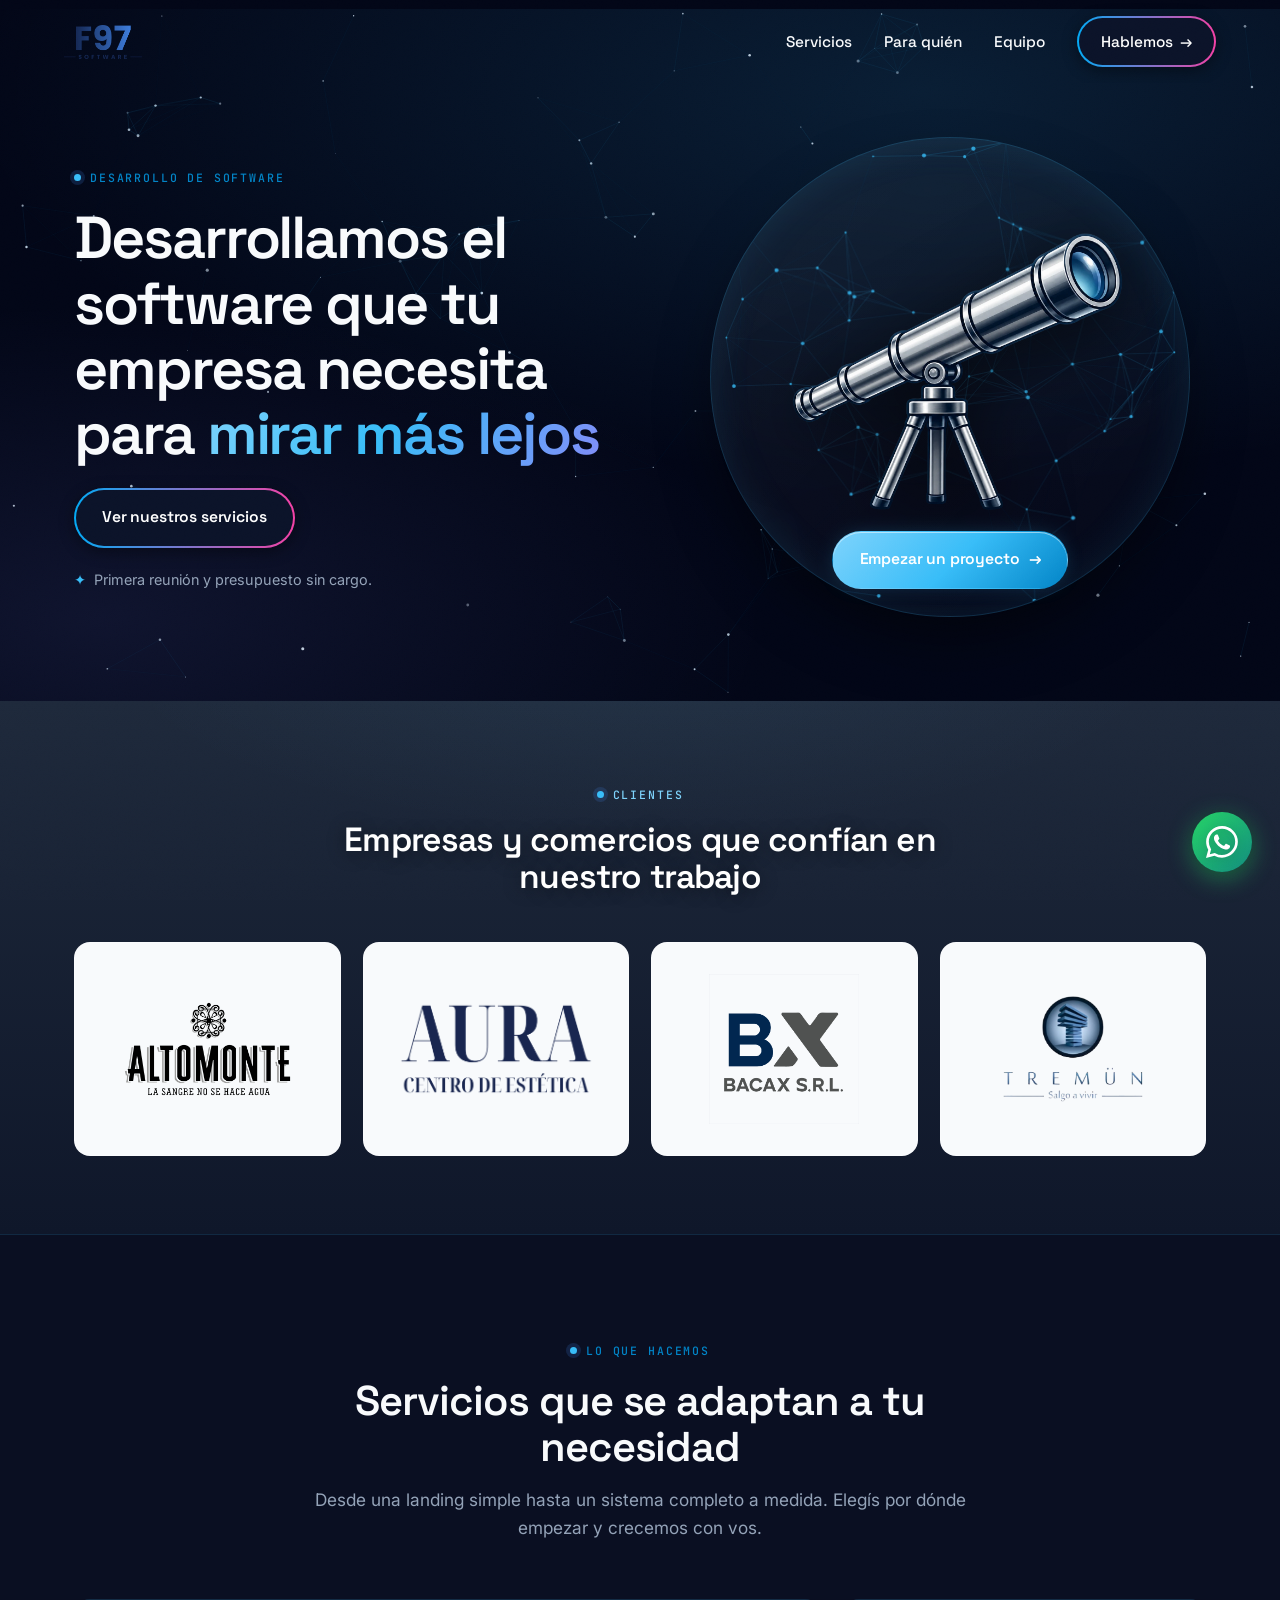
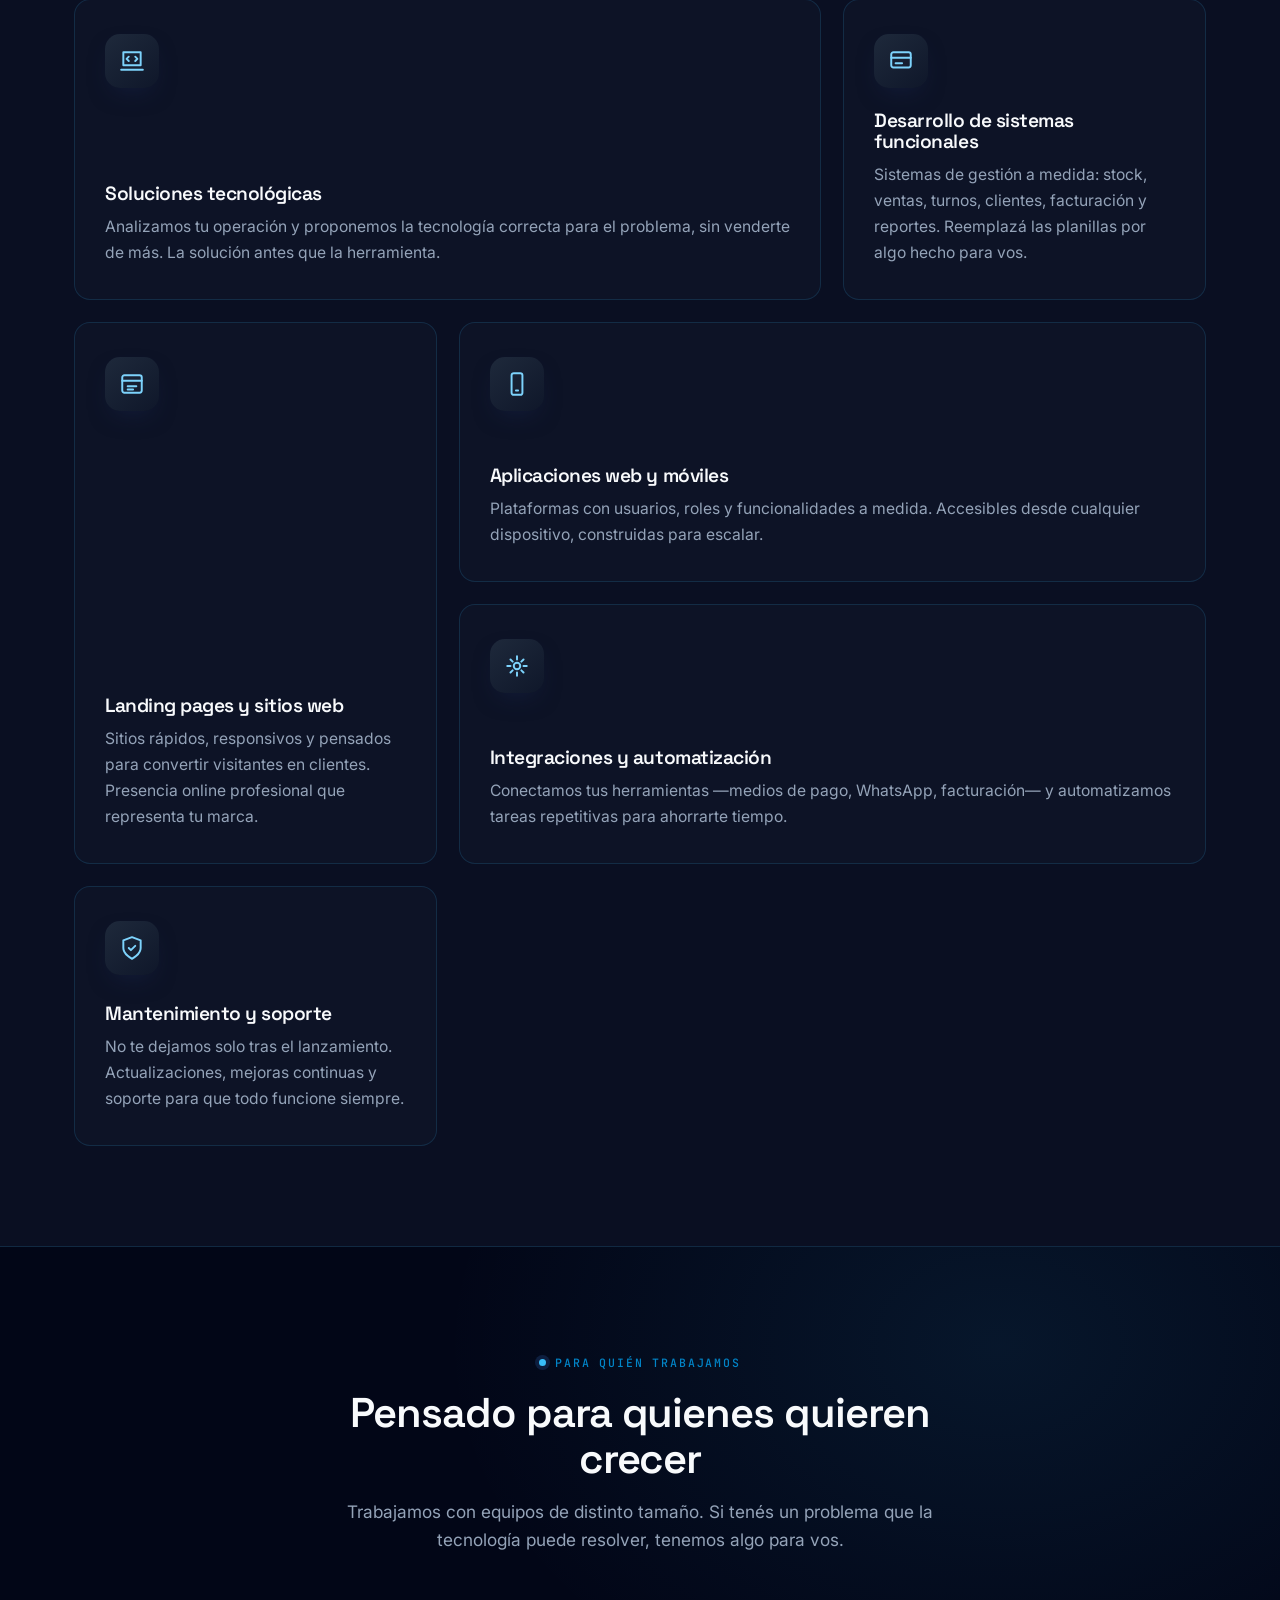
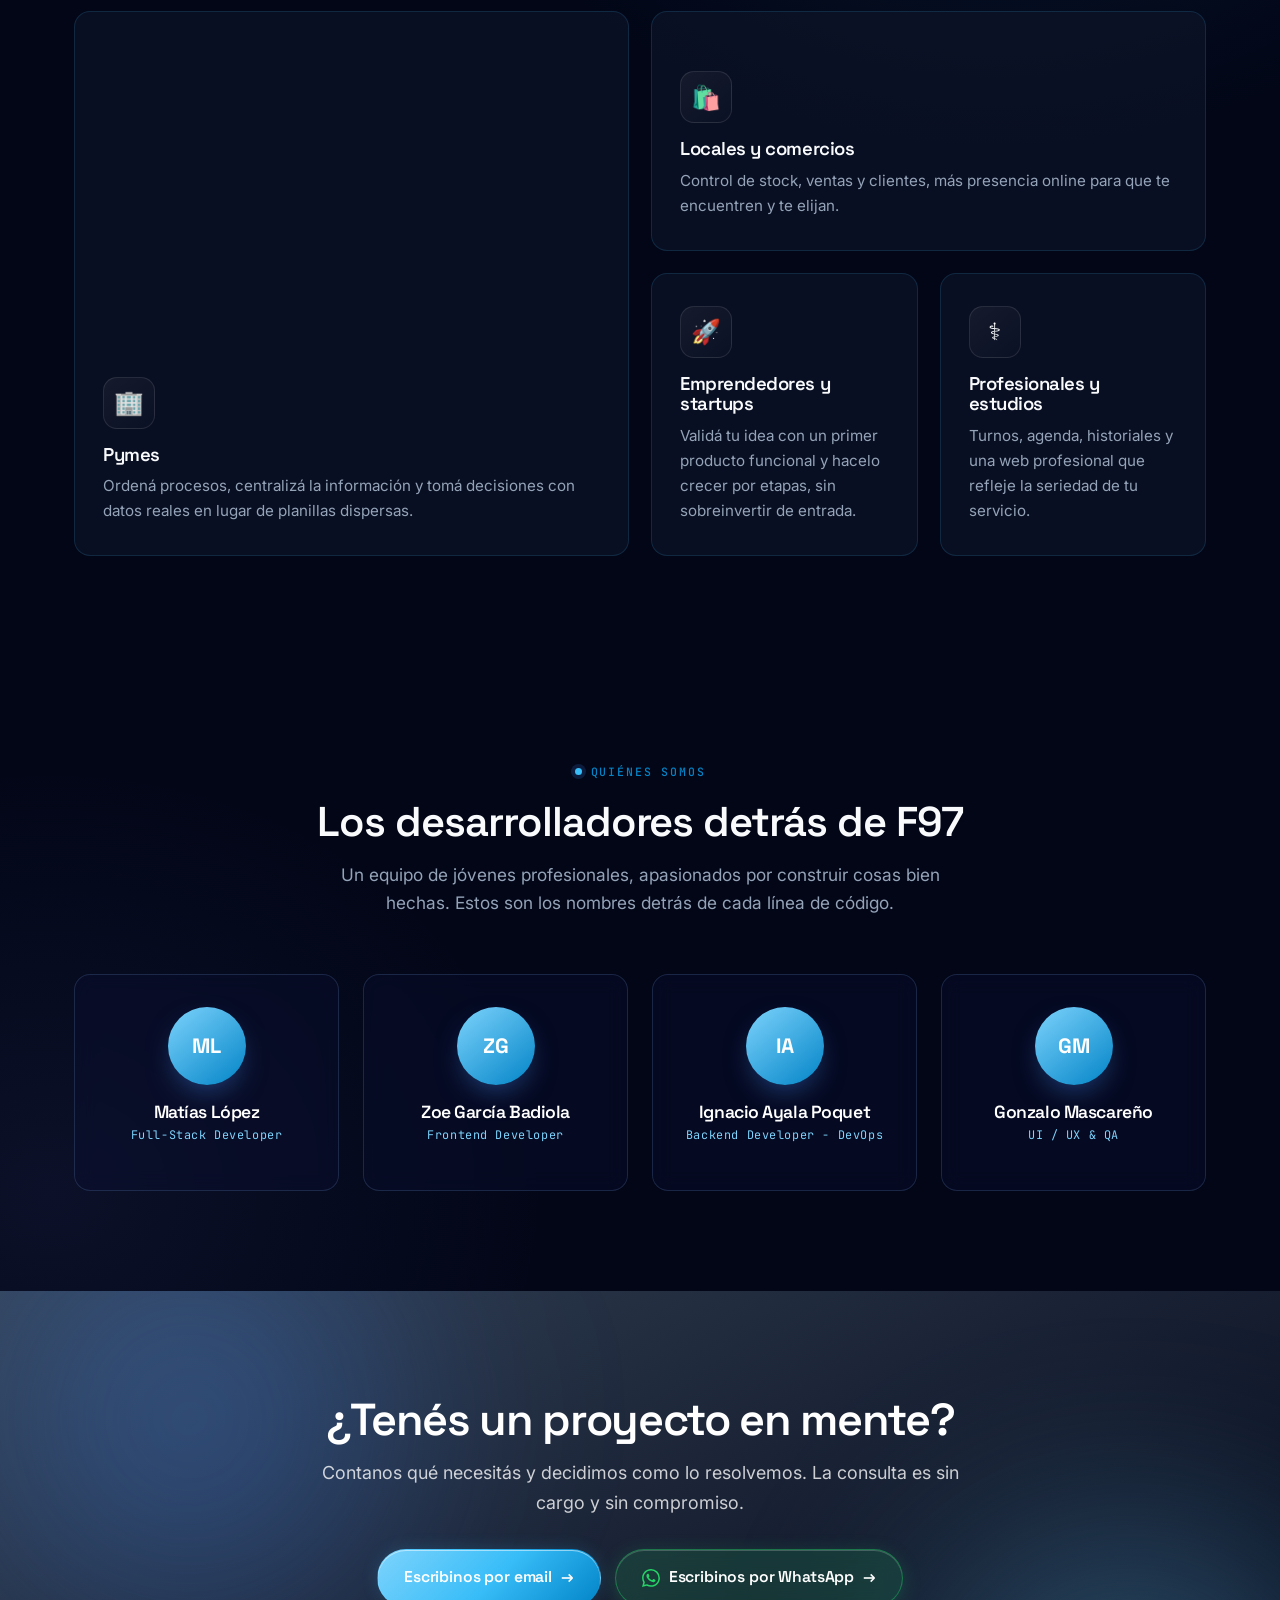
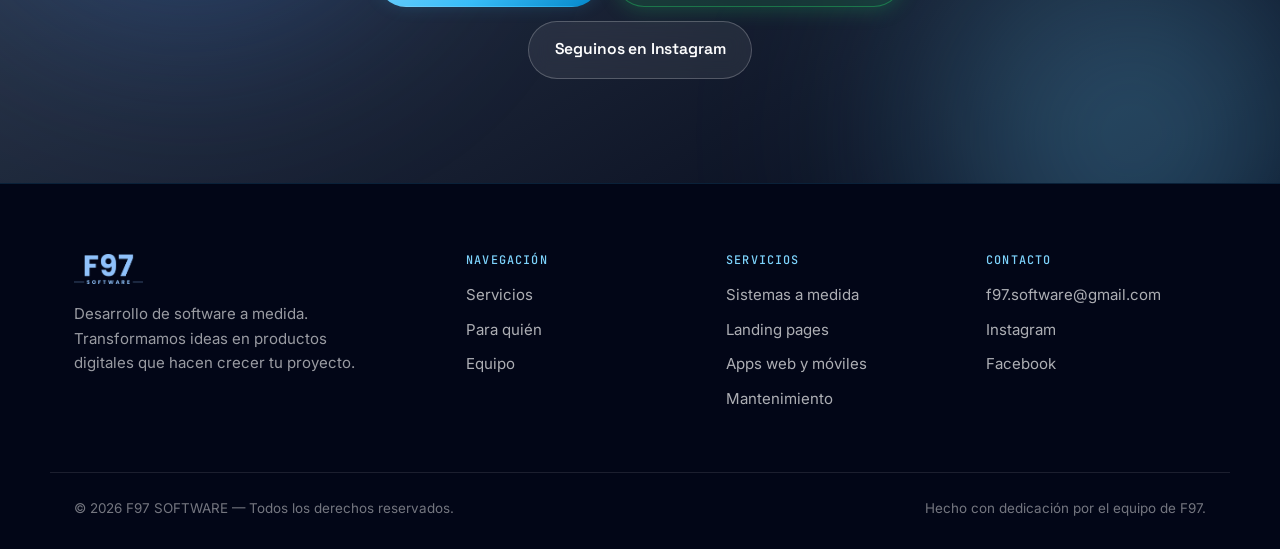
==== commit fc8bc54c: "feat: add WhatsApp call-to-action button and floating widget to contact section" ====
--- a/index.html
+++ b/index.html
@@ -283,7 +283,7 @@
             <article class="dev">
               <div class="dev__avatar" data-ini="IA"></div>
               <h3>Ignacio Ayala Poquet</h3>
-              <p class="dev__role">Backend Developer</p>
+              <p class="dev__role">Backend Developer - DevOps</p>
             </article>
             <article class="dev">
               <div class="dev__avatar" data-ini="GM"></div>
@@ -308,6 +308,14 @@
         <div class="cta__actions">
           <a href="&#109;&#97;&#105;&#108;&#116;&#111;&#58;&#102;&#57;&#55;&#46;&#115;&#111;&#102;&#116;&#119;&#97;&#114;&#101;&#64;&#103;&#109;&#97;&#105;&#108;&#46;&#99;&#111;&#109;"
             class="btn btn--gold">Escribinos por email <span class="btn__ico">→</span></a>
+          <a href="#" target="_blank" rel="noopener noreferrer" class="btn btn--whatsapp">
+            <svg xmlns="http://www.w3.org/2000/svg" width="18" height="18" fill="currentColor" viewBox="0 0 16 16"
+              aria-hidden="true">
+              <path
+                d="M13.601 2.326A7.85 7.85 0 0 0 7.994 0C3.627 0 .068 3.558.064 7.926c0 1.399.366 2.76 1.057 3.965L0 16l4.204-1.102a7.9 7.9 0 0 0 3.79.965h.004c4.368 0 7.926-3.558 7.93-7.93A7.9 7.9 0 0 0 13.6 2.326zM7.994 14.521a6.6 6.6 0 0 1-3.356-.92l-.24-.144-2.494.654.666-2.433-.156-.251a6.56 6.56 0 0 1-1.007-3.505c0-3.626 2.957-6.584 6.591-6.584a6.56 6.56 0 0 1 4.66 1.931 6.56 6.56 0 0 1 1.928 4.66c-.004 3.639-2.961 6.592-6.592 6.592m3.615-4.934c-.197-.099-1.17-.578-1.353-.646-.182-.065-.315-.099-.445.099-.133.197-.513.646-.627.775-.114.133-.232.148-.43.05-.197-.1-.836-.308-1.592-.985-.59-.525-.985-1.175-1.103-1.372-.114-.198-.011-.304.088-.403.087-.088.197-.232.296-.346.1-.114.133-.198.198-.33.065-.134.034-.248-.015-.347-.05-.099-.445-1.076-.612-1.47-.16-.389-.323-.335-.445-.34-.114-.007-.247-.007-.38-.007a.73.73 0 0 0-.529.247c-.182.198-.691.677-.691 1.654s.71 1.916.81 2.049c.098.133 1.394 2.132 3.383 2.992.47.205.84.326 1.129.418.475.152.904.129 1.246.08.38-.058 1.171-.48 1.338-.943.164-.464.164-.86.114-.943-.049-.084-.182-.133-.38-.232" />
+            </svg>
+            Escribinos por WhatsApp <span class="btn__ico">→</span>
+          </a>
           <a href="https://instagram.com/f97.software" target="_blank" rel="noopener noreferrer"
             class="btn btn--glass">Seguinos en
             Instagram</a>
@@ -351,6 +359,16 @@
     </div>
   </footer>
 
+  <!-- Botón Flotante WhatsApp -->
+  <a href="#" target="_blank" rel="noopener noreferrer" class="whatsapp-float" id="whatsapp-btn"
+    aria-label="Contactar por WhatsApp">
+    <svg xmlns="http://www.w3.org/2000/svg" width="35" height="35" fill="currentColor" class="bi bi-whatsapp"
+      viewBox="0 0 16 16" aria-hidden="true" focusable="false">
+      <path
+        d="M13.601 2.326A7.85 7.85 0 0 0 7.994 0C3.627 0 .068 3.558.064 7.926c0 1.399.366 2.76 1.057 3.965L0 16l4.204-1.102a7.9 7.9 0 0 0 3.79.965h.004c4.368 0 7.926-3.558 7.93-7.93A7.9 7.9 0 0 0 13.6 2.326zM7.994 14.521a6.6 6.6 0 0 1-3.356-.92l-.24-.144-2.494.654.666-2.433-.156-.251a6.56 6.56 0 0 1-1.007-3.505c0-3.626 2.957-6.584 6.591-6.584a6.56 6.56 0 0 1 4.66 1.931 6.56 6.56 0 0 1 1.928 4.66c-.004 3.639-2.961 6.592-6.592 6.592m3.615-4.934c-.197-.099-1.17-.578-1.353-.646-.182-.065-.315-.099-.445.099-.133.197-.513.646-.627.775-.114.133-.232.148-.43.05-.197-.1-.836-.308-1.592-.985-.59-.525-.985-1.175-1.103-1.372-.114-.198-.011-.304.088-.403.087-.088.197-.232.296-.346.1-.114.133-.198.198-.33.065-.134.034-.248-.015-.347-.05-.099-.445-1.076-.612-1.47-.16-.389-.323-.335-.445-.34-.114-.007-.247-.007-.38-.007a.73.73 0 0 0-.529.247c-.182.198-.691.677-.691 1.654s.71 1.916.81 2.049c.098.133 1.394 2.132 3.383 2.992.47.205.84.326 1.129.418.475.152.904.129 1.246.08.38-.058 1.171-.48 1.338-.943.164-.464.164-.86.114-.943-.049-.084-.182-.133-.38-.232" />
+    </svg>
+  </a>
+
   <script src="script.js"></script>
 </body>
 
--- a/styles.css
+++ b/styles.css
@@ -238,9 +238,38 @@
 }
 
 .btn--glass:hover {
-  background: rgba(255, 255, 255, .14);
+  background: rgba(255, 255, 255, .15);
+  color: #fff;
   border-color: rgba(255, 255, 255, .4);
-  transform: translateY(-3px)
+  transform: translateY(-2px)
+}
+
+/* WhatsApp Glassmorphism */
+.btn--whatsapp {
+  background: rgba(37, 211, 102, 0.14);
+  color: #ffffff !important;
+  border-color: rgba(37, 211, 102, 0.4);
+  backdrop-filter: blur(12px);
+  -webkit-backdrop-filter: blur(12px);
+  box-shadow: 0 4px 20px -2px rgba(37, 211, 102, 0.25), inset 0 1px 0 rgba(255, 255, 255, 0.2);
+}
+
+.btn--whatsapp:hover {
+  background: rgba(37, 211, 102, 0.26);
+  border-color: rgba(37, 211, 102, 0.7);
+  color: #ffffff !important;
+  transform: translateY(-3px);
+  box-shadow: 0 12px 30px -4px rgba(37, 211, 102, 0.45), inset 0 1px 0 rgba(255, 255, 255, 0.4);
+}
+
+.btn--whatsapp svg {
+  fill: #25d366;
+  transition: transform 0.3s var(--ease), fill 0.3s ease;
+}
+
+.btn--whatsapp:hover svg {
+  fill: #4ade80;
+  transform: scale(1.1);
 }
 
 /* Contorno con borde degradado neón + glow estilo Uiverse (Fondo Azul Oscuro) */
@@ -1734,3 +1763,55 @@
   position: relative;
   z-index: 1;
 }
+
+/* =========================================================
+   BOTÓN FLOTANTE WHATSAPP
+   ========================================================= */
+.whatsapp-float {
+  position: fixed;
+  bottom: 28px;
+  right: 28px;
+  width: 60px;
+  height: 60px;
+  background: linear-gradient(135deg, #25d366 0%, #128c7e 100%);
+  color: #ffffff !important;
+  border-radius: 50%;
+  display: flex;
+  align-items: center;
+  justify-content: center;
+  text-decoration: none;
+  box-shadow: 0 6px 24px rgba(37, 211, 102, 0.45), 0 2px 8px rgba(0, 0, 0, 0.3);
+  z-index: 999;
+  transition: transform 0.3s cubic-bezier(0.175, 0.885, 0.32, 1.275), box-shadow 0.3s ease;
+}
+
+.whatsapp-float:hover {
+  transform: scale(1.1) translateY(-3px);
+  box-shadow: 0 10px 30px rgba(37, 211, 102, 0.6), 0 4px 12px rgba(0, 0, 0, 0.4);
+  color: #ffffff !important;
+}
+
+.whatsapp-float:active {
+  transform: scale(0.95);
+}
+
+.whatsapp-float svg {
+  width: 32px;
+  height: 32px;
+  fill: currentColor;
+  filter: drop-shadow(0 2px 4px rgba(0, 0, 0, 0.15));
+}
+
+@media (max-width: 768px) {
+  .whatsapp-float {
+    bottom: 20px;
+    right: 20px;
+    width: 54px;
+    height: 54px;
+  }
+
+  .whatsapp-float svg {
+    width: 28px;
+    height: 28px;
+  }
+}
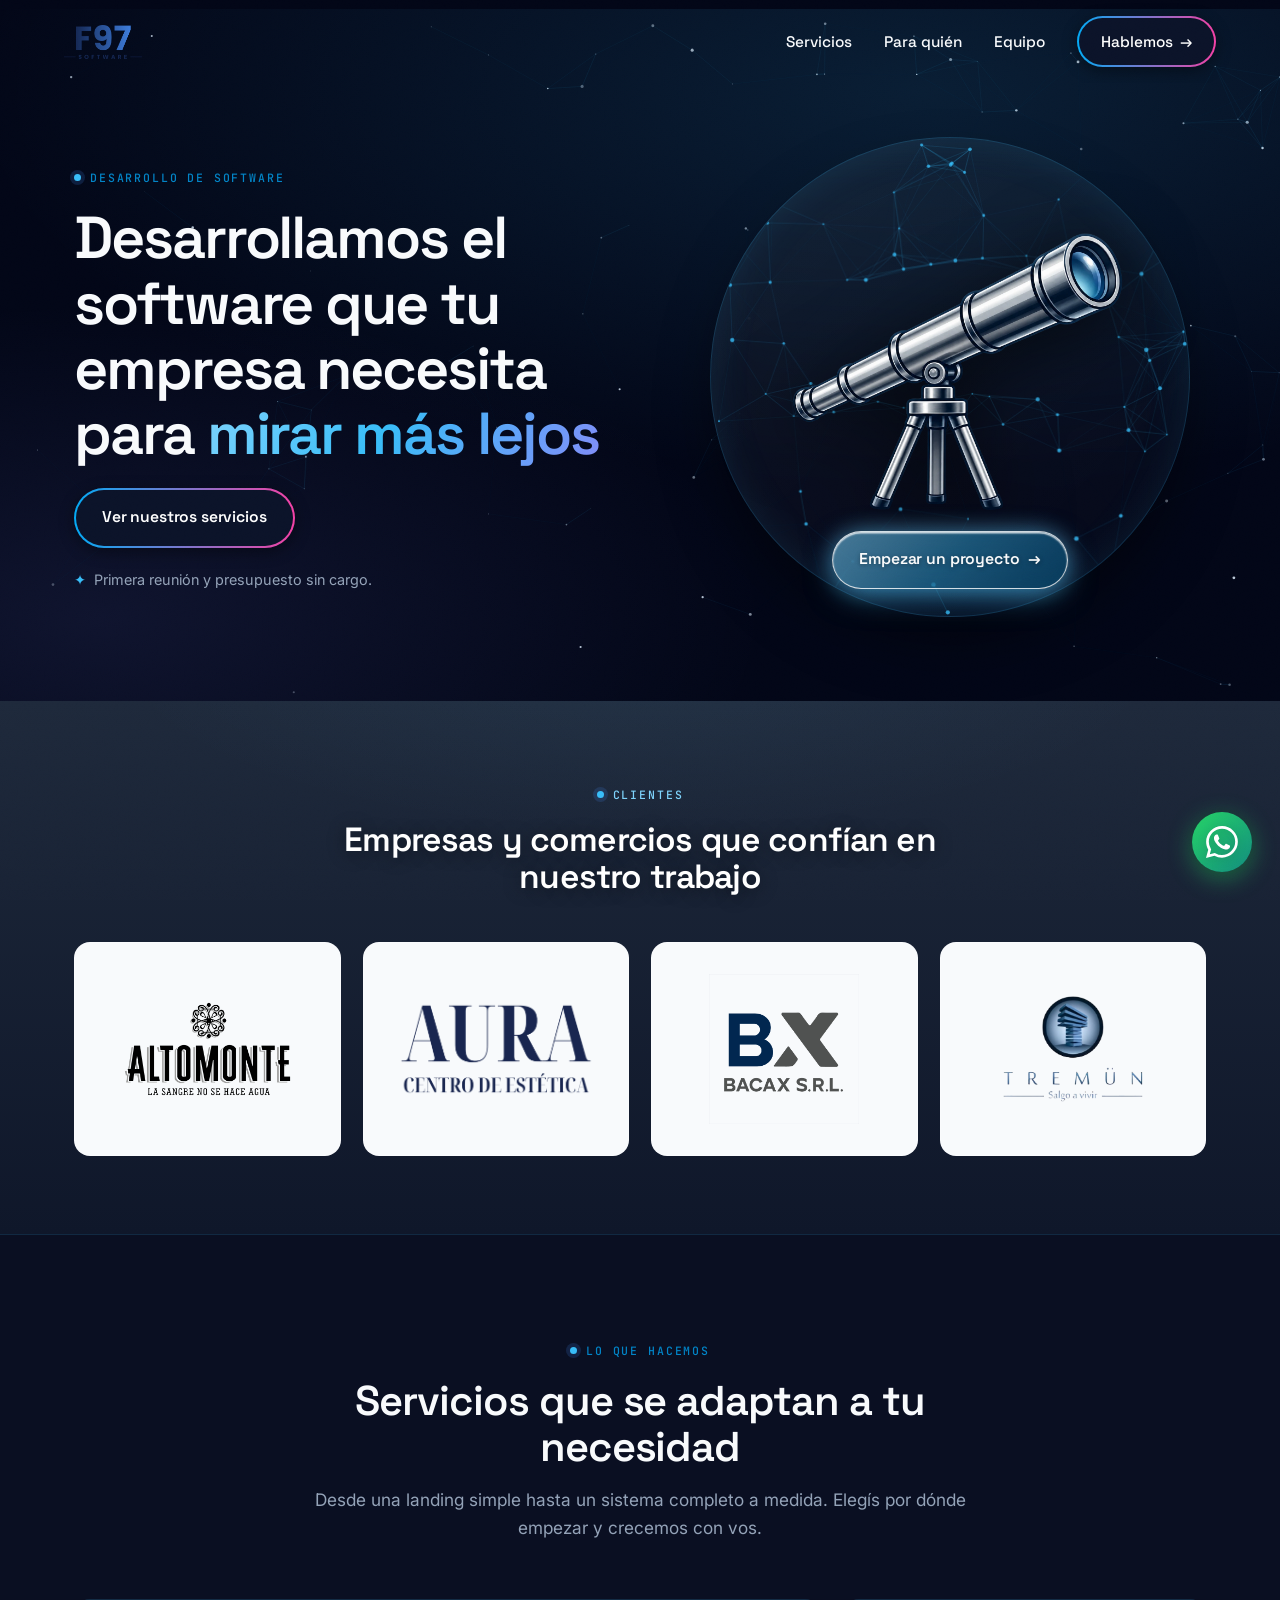
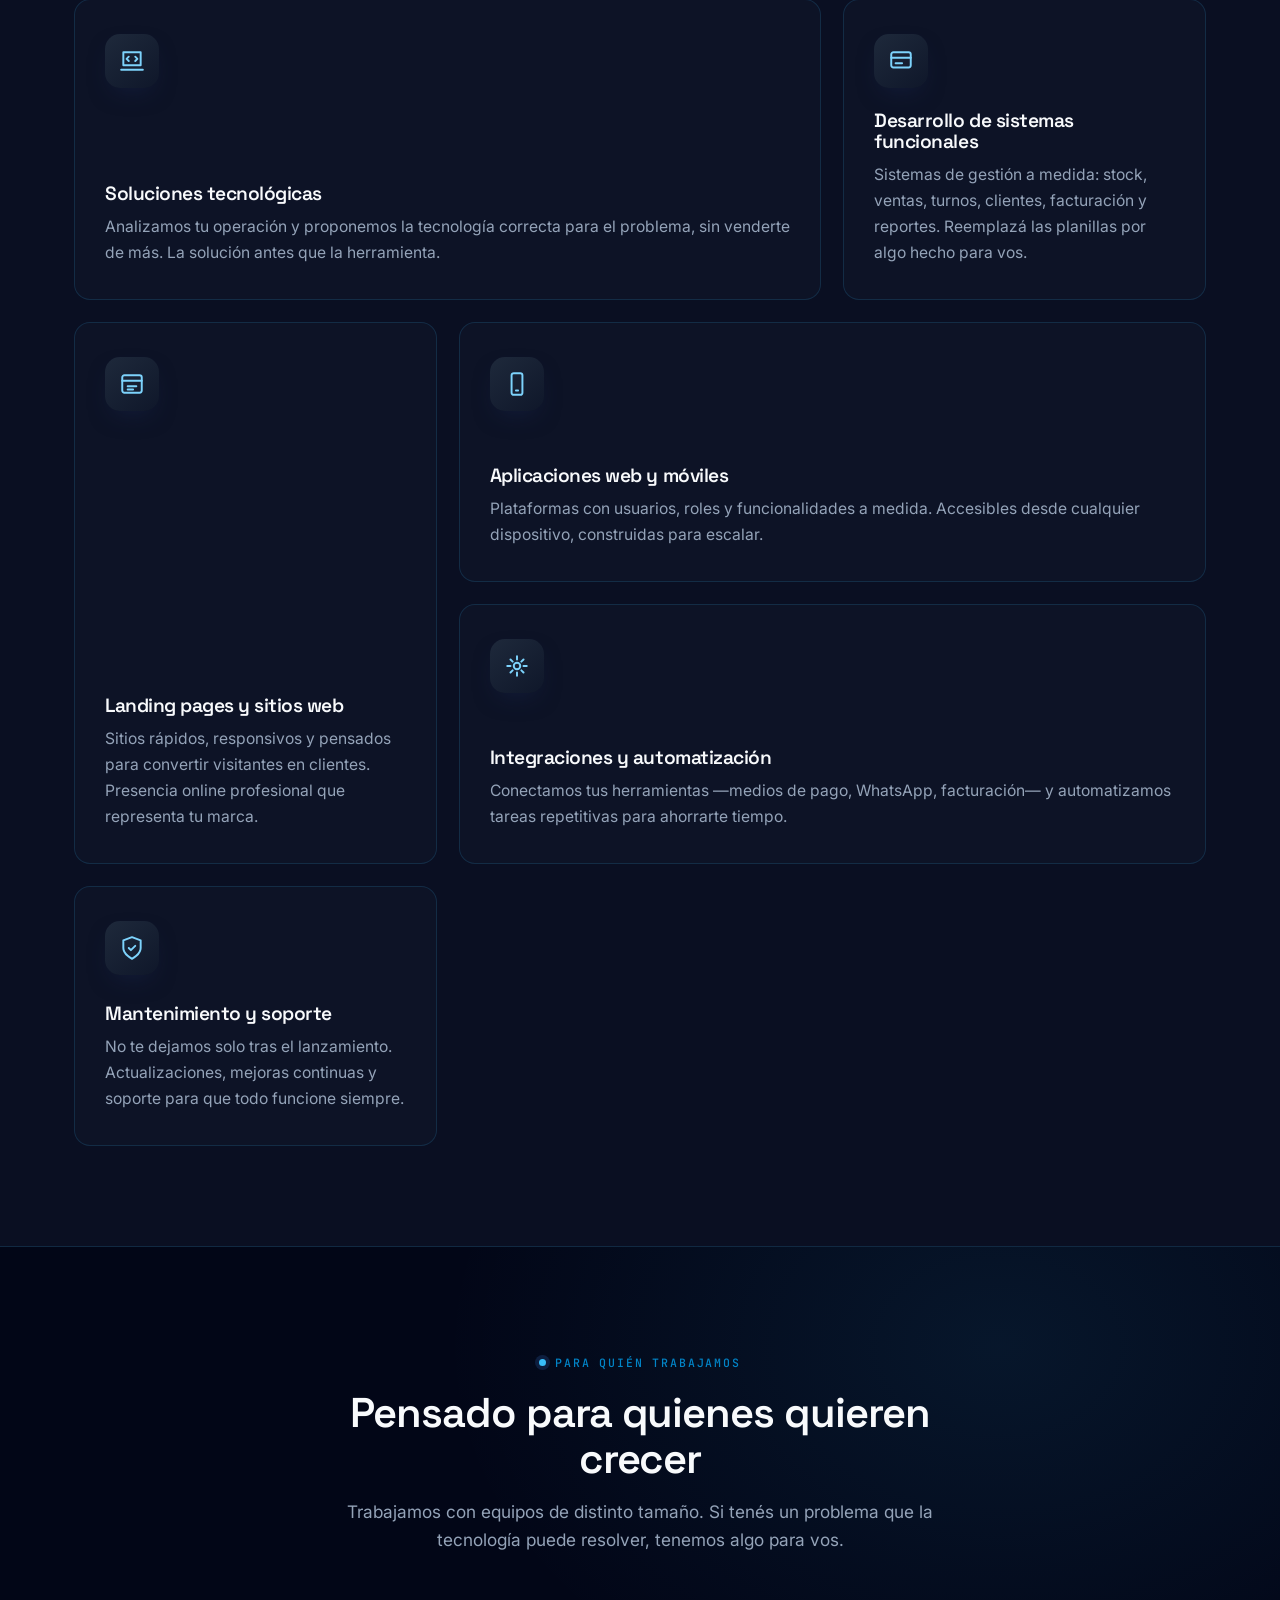
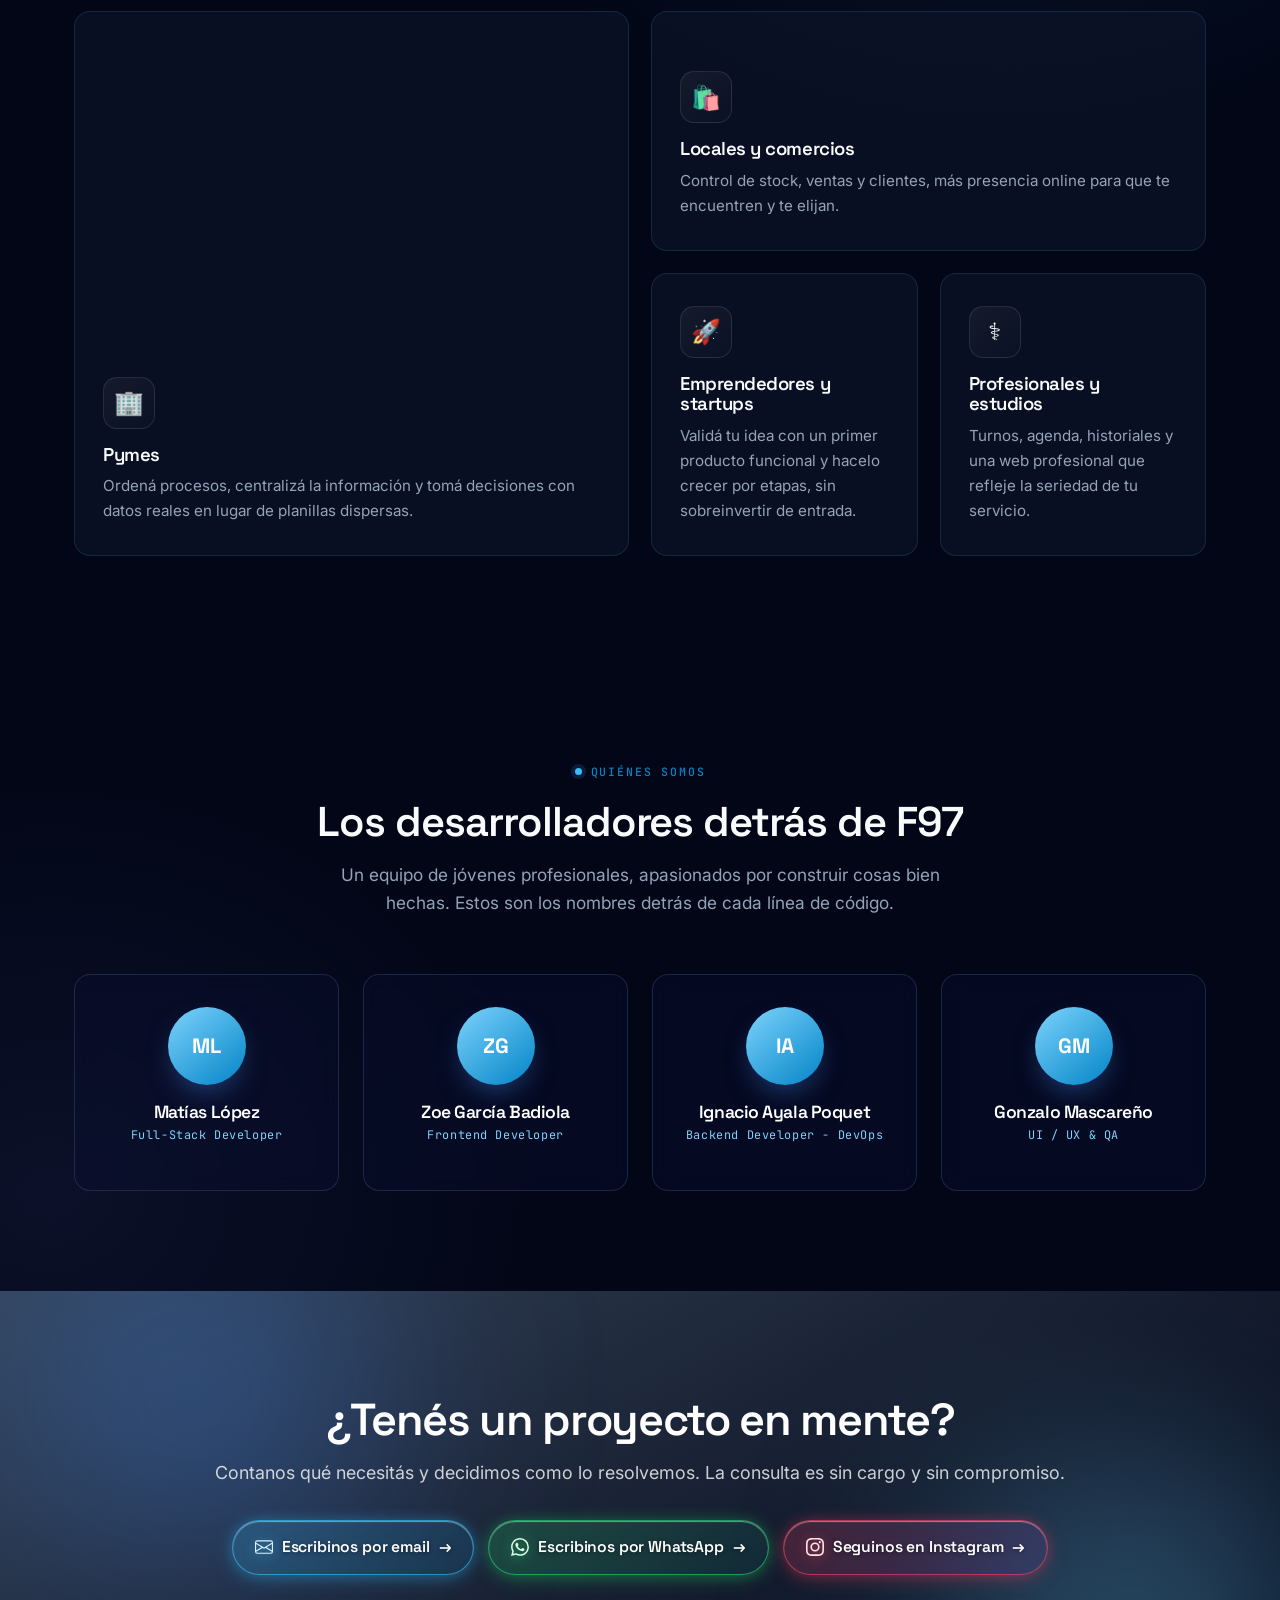
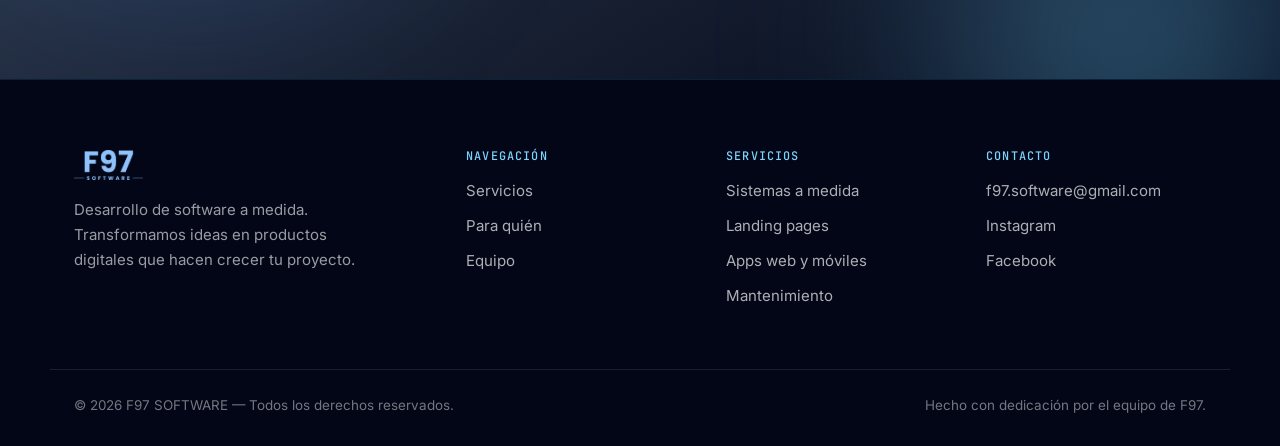
==== commit e196e956: "feat: redesign call-to-action buttons with unified glassmorphism styles and SVG iconography" ====
--- a/index.html
+++ b/index.html
@@ -64,7 +64,7 @@
           <img src="images/telescopio-f97.webp" alt="Telescopio F97" class="hero__telescope-img" width="420"
             height="420" fetchpriority="high">
           <div class="scope__cta">
-            <a href="#contacto" class="btn btn--gold scope__btn">Empezar un proyecto <span class="btn__ico">→</span></a>
+            <a href="#contacto" class="btn btn--telescope scope__btn">Empezar un proyecto <span class="btn__ico">→</span></a>
           </div>
         </div>
       </div>
@@ -307,7 +307,14 @@
         <p>Contanos qué necesitás y decidimos como lo resolvemos. La consulta es sin cargo y sin compromiso.</p>
         <div class="cta__actions">
           <a href="&#109;&#97;&#105;&#108;&#116;&#111;&#58;&#102;&#57;&#55;&#46;&#115;&#111;&#102;&#116;&#119;&#97;&#114;&#101;&#64;&#103;&#109;&#97;&#105;&#108;&#46;&#99;&#111;&#109;"
-            class="btn btn--gold">Escribinos por email <span class="btn__ico">→</span></a>
+            class="btn btn--email">
+            <svg xmlns="http://www.w3.org/2000/svg" width="18" height="18" fill="currentColor" viewBox="0 0 16 16"
+              aria-hidden="true">
+              <path d="M0 4a2 2 0 0 1 2-2h12a2 2 0 0 1 2 2v8a2 2 0 0 1-2 2H2a2 2 0 0 1-2-2V4Zm2-1a1 1 0 0 0-1 1v.217l7 4.2 7-4.2V4a1 1 0 0 0-1-1H2Zm13 2.383-4.708 2.825L15 11.105V5.383Zm-.034 6.876-5.64-3.471L8 9.583l-1.326-.795-5.64 3.47A1 1 0 0 0 2 13h12a1 1 0 0 0 .966-.741ZM1 11.105l4.708-2.897L1 5.383v5.722Z"/>
+            </svg>
+            Escribinos por email <span class="btn__ico">→</span>
+          </a>
+
           <a href="#" target="_blank" rel="noopener noreferrer" class="btn btn--whatsapp">
             <svg xmlns="http://www.w3.org/2000/svg" width="18" height="18" fill="currentColor" viewBox="0 0 16 16"
               aria-hidden="true">
@@ -316,9 +323,16 @@
             </svg>
             Escribinos por WhatsApp <span class="btn__ico">→</span>
           </a>
+
           <a href="https://instagram.com/f97.software" target="_blank" rel="noopener noreferrer"
-            class="btn btn--glass">Seguinos en
-            Instagram</a>
+            class="btn btn--instagram">
+            <svg xmlns="http://www.w3.org/2000/svg" width="18" height="18" fill="currentColor" viewBox="0 0 16 16"
+              aria-hidden="true">
+              <path
+                d="M8 0C5.829 0 5.556.01 4.703.048 3.85.088 3.269.222 2.76.42a3.9 3.9 0 0 0-1.417.923A3.9 3.9 0 0 0 .42 2.76C.222 3.268.087 3.85.048 4.7.01 5.555 0 5.827 0 8.001c0 2.172.01 2.444.048 3.297.04.852.174 1.433.372 1.942.205.526.478.972.923 1.417.444.445.89.719 1.416.923.51.198 1.09.333 1.942.372C5.555 15.99 5.827 16 8 16s2.444-.01 3.298-.048c.851-.04 1.434-.174 1.943-.372a3.9 3.9 0 0 0 1.416-.923c.445-.445.718-.891.923-1.417.197-.509.332-1.09.372-1.942C15.99 10.445 16 10.173 16 8s-.01-2.445-.048-3.299c-.04-.851-.175-1.433-.372-1.941a3.9 3.9 0 0 0-.923-1.417A3.9 3.9 0 0 0 13.24.42c-.51-.198-1.092-.333-1.943-.372C10.443.01 10.172 0 7.998 0zm-.717 1.442h.718c2.136 0 2.389.007 3.232.046.78.035 1.204.166 1.486.275.373.145.64.319.92.599s.453.546.598.92c.11.281.24.705.275 1.485.039.843.047 1.096.047 3.231s-.008 2.389-.047 3.232c-.035.78-.166 1.203-.275 1.485a2.5 2.5 0 0 1-.599.919c-.28.28-.546.453-.92.598-.28.11-.704.24-1.485.276-.843.038-1.096.047-3.232.047s-2.39-.009-3.233-.047c-.78-.036-1.203-.166-1.485-.276a2.5 2.5 0 0 1-.92-.598 2.5 2.5 0 0 1-.6-.92c-.109-.281-.24-.705-.275-1.485-.038-.843-.046-1.096-.046-3.233s.008-2.388.046-3.231c.036-.78.166-1.204.276-1.486.145-.373.319-.64.599-.92s.546-.453.92-.598c.282-.11.705-.24 1.485-.276.738-.034 1.024-.044 2.515-.045zm4.988 1.328a.96.96 0 1 0 0 1.92.96.96 0 0 0 0-1.92m-4.27 1.122a4.108 4.108 0 1 0 0 8.217 4.108 4.108 0 0 0 0-8.217m0 1.441a2.667 2.667 0 1 1 0 5.334 2.667 2.667 0 0 1 0-5.334" />
+            </svg>
+            Seguinos en Instagram <span class="btn__ico">→</span>
+          </a>
         </div>
       </div>
     </section>
--- a/styles.css
+++ b/styles.css
@@ -201,15 +201,161 @@
   transform: translateX(4px)
 }
 
-/* Primario dorado con brillo + barrido */
+.btn svg {
+  flex-shrink: 0;
+  transition: transform 0.3s var(--ease), fill 0.3s ease;
+}
+
+.btn:hover svg {
+  transform: scale(1.12);
+}
+
+/* 1. Primario / Email Glassmorphism (Cyan Neón F97) */
+.btn--email,
 .btn--gold {
-  background: linear-gradient(135deg, var(--gold-soft) 0%, var(--gold) 52%, var(--gold-600) 100%);
-  color: #ffffff;
-  box-shadow: inset 0 1px 0 rgba(255, 255, 255, .5), var(--glow-gold);
-}
-
+  background: linear-gradient(135deg, rgba(56, 189, 248, 0.22) 0%, rgba(14, 165, 233, 0.12) 100%);
+  color: #ffffff !important;
+  border: 1px solid rgba(56, 189, 248, 0.65);
+  backdrop-filter: blur(14px);
+  -webkit-backdrop-filter: blur(14px);
+  box-shadow: 0 4px 20px -2px rgba(56, 189, 248, 0.35), 0 0 16px -2px rgba(56, 189, 248, 0.25), inset 0 1px 1px 0 rgba(255, 255, 255, 0.45);
+  text-shadow: 0 1px 4px rgba(0, 0, 0, 0.45);
+}
+
+.btn--email::before,
 .btn--gold::before {
-  /* barrido de luz */
+  /* barrido de luz sobre el cristal */
+  content: "";
+  position: absolute;
+  inset: 0;
+  z-index: -1;
+  background: linear-gradient(115deg, transparent 20%, rgba(255, 255, 255, .45) 50%, transparent 80%);
+  transform: translateX(-120%);
+  transition: transform .7s var(--ease);
+}
+
+.btn--email:hover,
+.btn--gold:hover {
+  background: linear-gradient(135deg, rgba(56, 189, 248, 0.36) 0%, rgba(14, 165, 233, 0.22) 100%);
+  border-color: rgba(56, 189, 248, 0.95);
+  color: #ffffff !important;
+  transform: translateY(-3px);
+  box-shadow: 0 12px 35px -4px rgba(56, 189, 248, 0.6), 0 0 24px 2px rgba(56, 189, 248, 0.4), inset 0 1px 1px 0 rgba(255, 255, 255, 0.65);
+}
+
+.btn--email:hover::before,
+.btn--gold:hover::before {
+  transform: translateX(120%)
+}
+
+.btn--email svg,
+.btn--gold svg {
+  fill: #e0f2fe;
+  filter: drop-shadow(0 2px 6px rgba(56, 189, 248, 0.6));
+}
+
+.btn--email:hover svg,
+.btn--gold:hover svg {
+  fill: #ffffff;
+}
+
+/* 2. WhatsApp Glassmorphism (Verde Esmeralda) */
+.btn--whatsapp {
+  background: linear-gradient(135deg, rgba(37, 211, 102, 0.22) 0%, rgba(18, 140, 126, 0.12) 100%);
+  color: #ffffff !important;
+  border: 1px solid rgba(37, 211, 102, 0.65);
+  backdrop-filter: blur(14px);
+  -webkit-backdrop-filter: blur(14px);
+  box-shadow: 0 4px 20px -2px rgba(37, 211, 102, 0.35), 0 0 16px -2px rgba(37, 211, 102, 0.25), inset 0 1px 1px 0 rgba(255, 255, 255, 0.45);
+  text-shadow: 0 1px 4px rgba(0, 0, 0, 0.45);
+}
+
+.btn--whatsapp::before {
+  content: "";
+  position: absolute;
+  inset: 0;
+  z-index: -1;
+  background: linear-gradient(115deg, transparent 20%, rgba(255, 255, 255, .45) 50%, transparent 80%);
+  transform: translateX(-120%);
+  transition: transform .7s var(--ease);
+}
+
+.btn--whatsapp:hover {
+  background: linear-gradient(135deg, rgba(37, 211, 102, 0.36) 0%, rgba(18, 140, 126, 0.22) 100%);
+  border-color: rgba(37, 211, 102, 0.95);
+  color: #ffffff !important;
+  transform: translateY(-3px);
+  box-shadow: 0 12px 35px -4px rgba(37, 211, 102, 0.6), 0 0 24px 2px rgba(37, 211, 102, 0.4), inset 0 1px 1px 0 rgba(255, 255, 255, 0.65);
+}
+
+.btn--whatsapp:hover::before {
+  transform: translateX(120%)
+}
+
+.btn--whatsapp svg {
+  fill: #dcfce7;
+  filter: drop-shadow(0 2px 6px rgba(37, 211, 102, 0.6));
+}
+
+.btn--whatsapp:hover svg {
+  fill: #ffffff;
+}
+
+/* 3. Instagram Glassmorphism (Magenta / Coral / Violeta) */
+.btn--instagram {
+  background: linear-gradient(135deg, rgba(244, 63, 94, 0.22) 0%, rgba(168, 85, 247, 0.12) 100%);
+  color: #ffffff !important;
+  border: 1px solid rgba(244, 63, 94, 0.65);
+  backdrop-filter: blur(14px);
+  -webkit-backdrop-filter: blur(14px);
+  box-shadow: 0 4px 20px -2px rgba(244, 63, 94, 0.35), 0 0 16px -2px rgba(244, 63, 94, 0.25), inset 0 1px 1px 0 rgba(255, 255, 255, 0.45);
+  text-shadow: 0 1px 4px rgba(0, 0, 0, 0.45);
+}
+
+.btn--instagram::before {
+  content: "";
+  position: absolute;
+  inset: 0;
+  z-index: -1;
+  background: linear-gradient(115deg, transparent 20%, rgba(255, 255, 255, .45) 50%, transparent 80%);
+  transform: translateX(-120%);
+  transition: transform .7s var(--ease);
+}
+
+.btn--instagram:hover {
+  background: linear-gradient(135deg, rgba(244, 63, 94, 0.36) 0%, rgba(168, 85, 247, 0.22) 100%);
+  border-color: rgba(244, 63, 94, 0.95);
+  color: #ffffff !important;
+  transform: translateY(-3px);
+  box-shadow: 0 12px 35px -4px rgba(244, 63, 94, 0.6), 0 0 24px 2px rgba(244, 63, 94, 0.4), inset 0 1px 1px 0 rgba(255, 255, 255, 0.65);
+}
+
+.btn--instagram:hover::before {
+  transform: translateX(120%)
+}
+
+.btn--instagram svg {
+  fill: #ffe4e6;
+  filter: drop-shadow(0 2px 6px rgba(244, 63, 94, 0.6));
+}
+
+.btn--instagram:hover svg {
+  fill: #ffffff;
+}
+
+/* 4. Telescopio Hero CTA (Celeste Claro Radiante Glassmorphic) */
+.btn--telescope {
+  background: linear-gradient(135deg, rgba(125, 211, 252, 0.55) 0%, rgba(56, 189, 248, 0.42) 50%, rgba(14, 165, 233, 0.30) 100%) !important;
+  color: #ffffff !important;
+  border: 1px solid rgba(255, 255, 255, 0.8) !important;
+  backdrop-filter: blur(16px);
+  -webkit-backdrop-filter: blur(16px);
+  box-shadow: 0 8px 32px -4px rgba(56, 189, 248, 0.55), 0 0 22px 0 rgba(125, 211, 252, 0.4), inset 0 1.5px 1.5px 0 rgba(255, 255, 255, 0.8) !important;
+  text-shadow: 0 1px 4px rgba(0, 0, 0, 0.35);
+  white-space: nowrap;
+}
+
+.btn--telescope::before {
   content: "";
   position: absolute;
   inset: 0;
@@ -219,57 +365,33 @@
   transition: transform .7s var(--ease);
 }
 
-.btn--gold:hover {
-  transform: translateY(-3px);
-  box-shadow: inset 0 1px 0 rgba(255, 255, 255, .5), 0 16px 46px -8px rgba(63, 127, 224, .7)
-}
-
-.btn--gold:hover::before {
-  transform: translateX(120%)
-}
-
-/* Vidrio (glassmorphism) — para fondos oscuros */
+.btn--telescope:hover {
+  background: linear-gradient(135deg, rgba(186, 230, 253, 0.72) 0%, rgba(56, 189, 248, 0.58) 50%, rgba(14, 165, 233, 0.45) 100%) !important;
+  border-color: #ffffff !important;
+  transform: translateY(-4px) scale(1.02);
+  box-shadow: 0 16px 48px -4px rgba(56, 189, 248, 0.75), 0 0 32px 4px rgba(125, 211, 252, 0.55), inset 0 1.5px 1.5px 0 rgba(255, 255, 255, 0.9) !important;
+}
+
+.btn--telescope:hover::before {
+  transform: translateX(120%);
+}
+
+/* Vidrio genérico (glassmorphism neutro) */
 .btn--glass {
-  background: rgba(255, 255, 255, .07);
+  background: rgba(255, 255, 255, .08);
   color: #fff;
-  border-color: rgba(255, 255, 255, .22);
+  border-color: rgba(255, 255, 255, .25);
   backdrop-filter: blur(10px);
   -webkit-backdrop-filter: blur(10px);
+  box-shadow: 0 4px 20px -2px rgba(0, 0, 0, 0.3), inset 0 1px 0 rgba(255, 255, 255, 0.2);
 }
 
 .btn--glass:hover {
-  background: rgba(255, 255, 255, .15);
+  background: rgba(255, 255, 255, .16);
   color: #fff;
-  border-color: rgba(255, 255, 255, .4);
-  transform: translateY(-2px)
-}
-
-/* WhatsApp Glassmorphism */
-.btn--whatsapp {
-  background: rgba(37, 211, 102, 0.14);
-  color: #ffffff !important;
-  border-color: rgba(37, 211, 102, 0.4);
-  backdrop-filter: blur(12px);
-  -webkit-backdrop-filter: blur(12px);
-  box-shadow: 0 4px 20px -2px rgba(37, 211, 102, 0.25), inset 0 1px 0 rgba(255, 255, 255, 0.2);
-}
-
-.btn--whatsapp:hover {
-  background: rgba(37, 211, 102, 0.26);
-  border-color: rgba(37, 211, 102, 0.7);
-  color: #ffffff !important;
-  transform: translateY(-3px);
-  box-shadow: 0 12px 30px -4px rgba(37, 211, 102, 0.45), inset 0 1px 0 rgba(255, 255, 255, 0.4);
-}
-
-.btn--whatsapp svg {
-  fill: #25d366;
-  transition: transform 0.3s var(--ease), fill 0.3s ease;
-}
-
-.btn--whatsapp:hover svg {
-  fill: #4ade80;
-  transform: scale(1.1);
+  border-color: rgba(255, 255, 255, .45);
+  transform: translateY(-2px);
+  box-shadow: 0 12px 30px -4px rgba(0, 0, 0, 0.4), inset 0 1px 0 rgba(255, 255, 255, 0.35);
 }
 
 /* Contorno con borde degradado neón + glow estilo Uiverse (Fondo Azul Oscuro) */
@@ -1384,7 +1506,7 @@
   position: relative;
   z-index: 1;
   text-align: center;
-  max-width: 720px
+  max-width: 960px;
 }
 
 .cta h2 {
@@ -1403,7 +1525,12 @@
   display: flex;
   gap: 14px;
   justify-content: center;
-  flex-wrap: wrap
+  align-items: center;
+  flex-wrap: wrap;
+}
+
+.cta__actions .btn {
+  padding: 14px 22px;
 }
 
 /* -------- Footer -------- */
@@ -1646,6 +1773,19 @@
   .hero {
     padding: 56px 0 68px
   }
+
+  .cta__actions {
+    flex-direction: column;
+    align-items: stretch;
+    max-width: 360px;
+    margin: 0 auto;
+    gap: 12px;
+  }
+
+  .cta__actions .btn {
+    width: 100%;
+    justify-content: center;
+  }
 }
 
 @media (prefers-reduced-motion:reduce) {
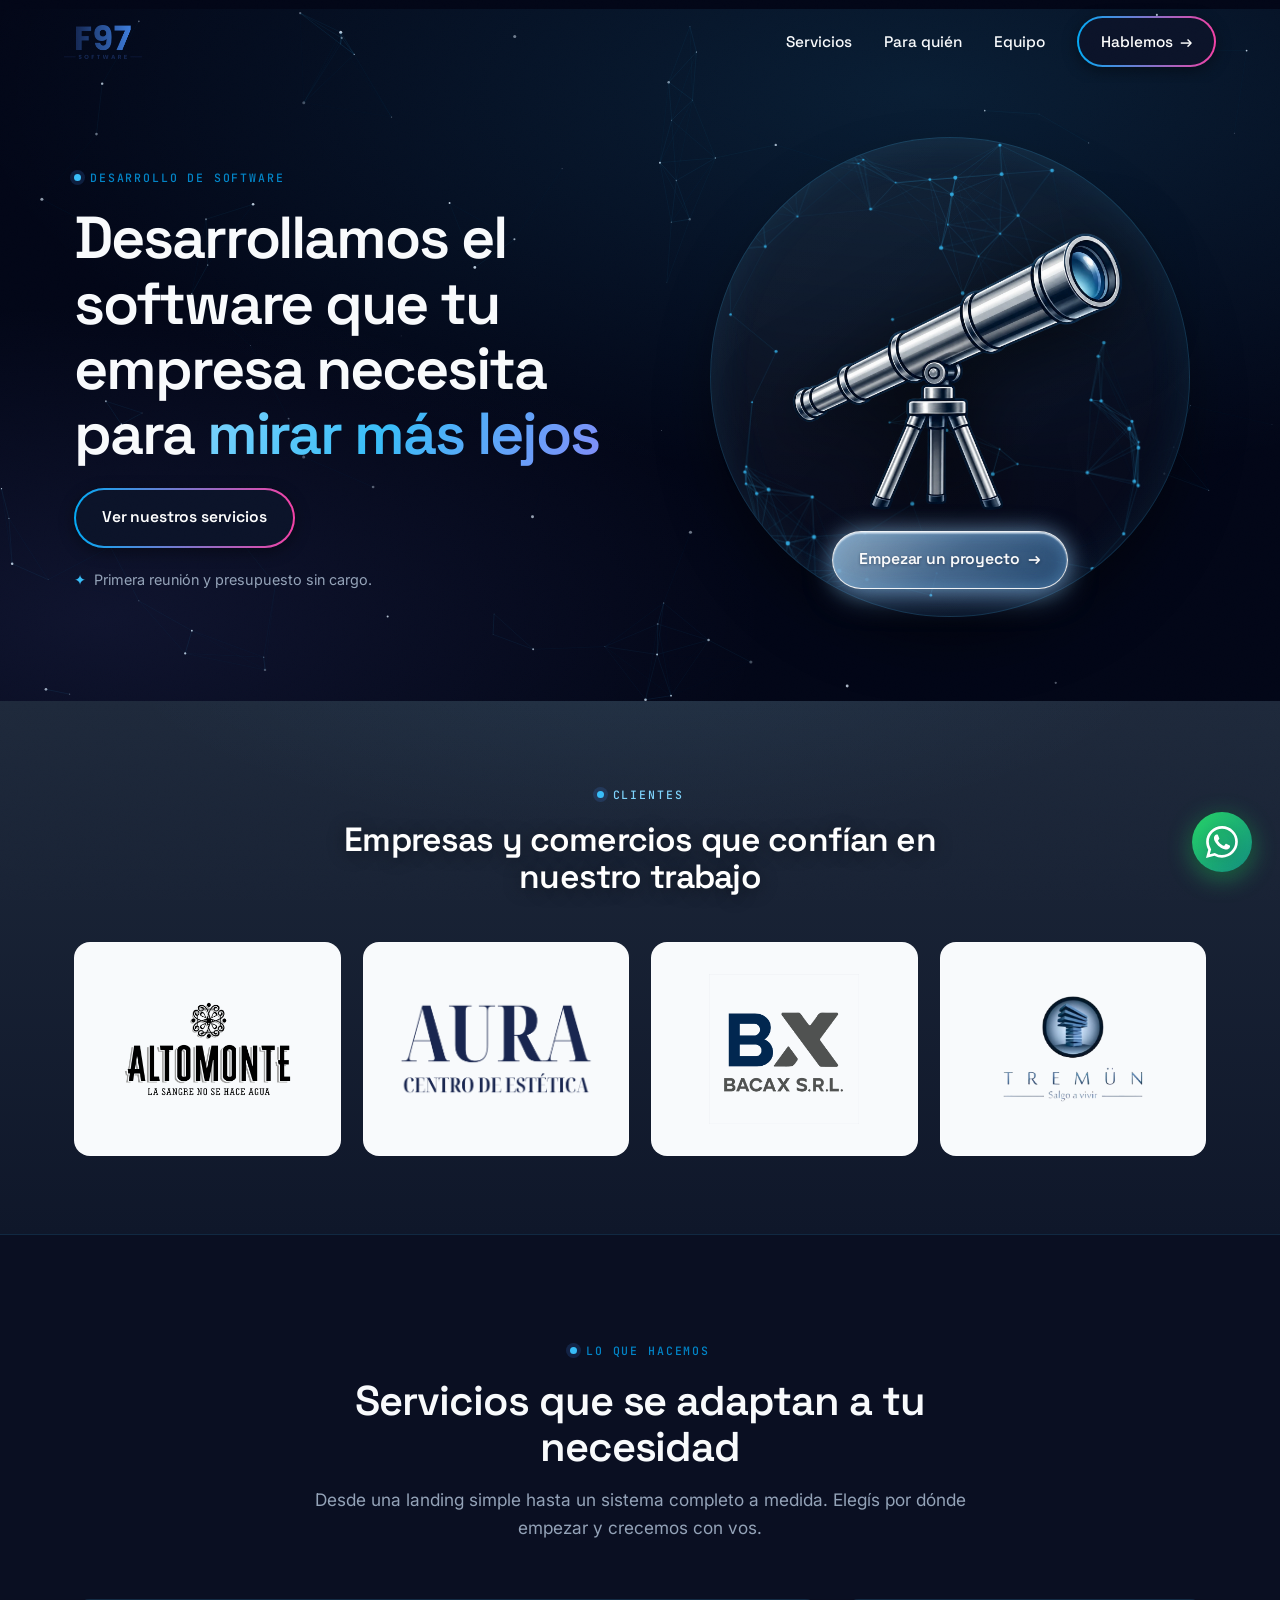
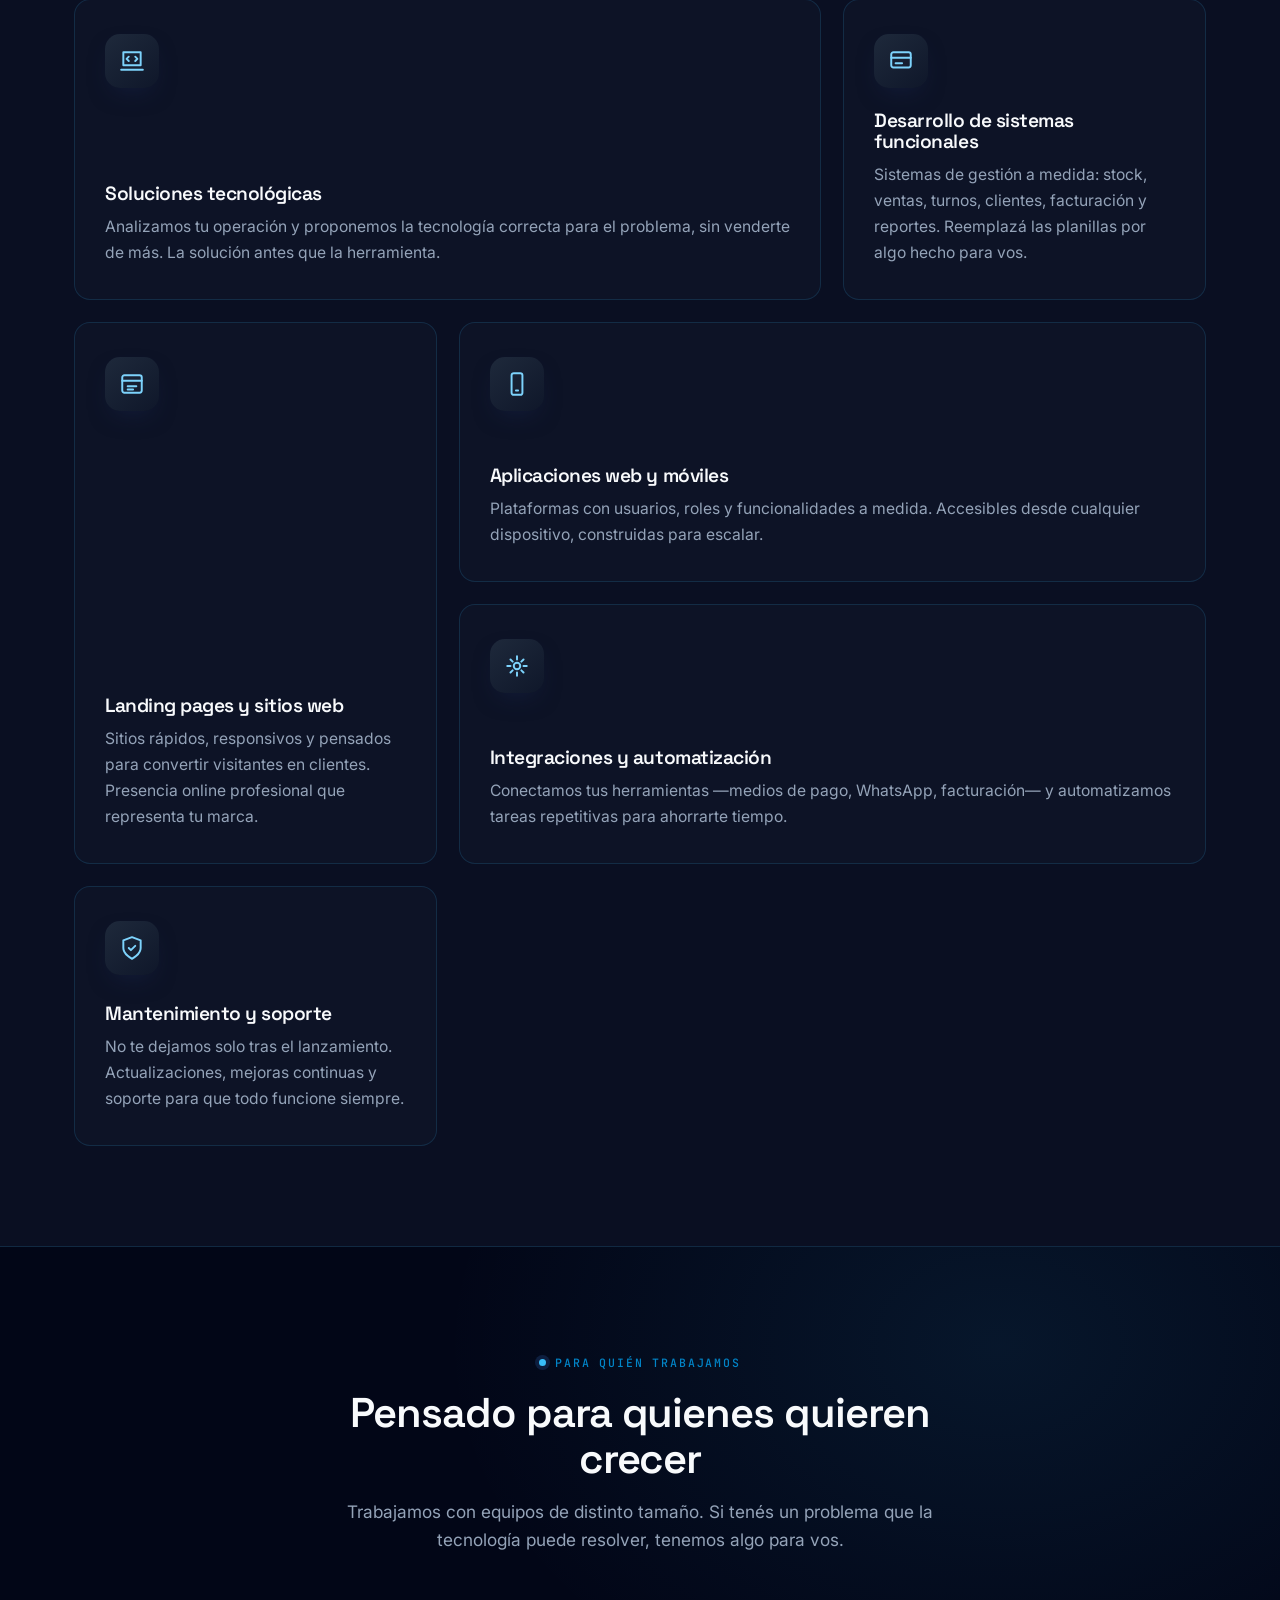
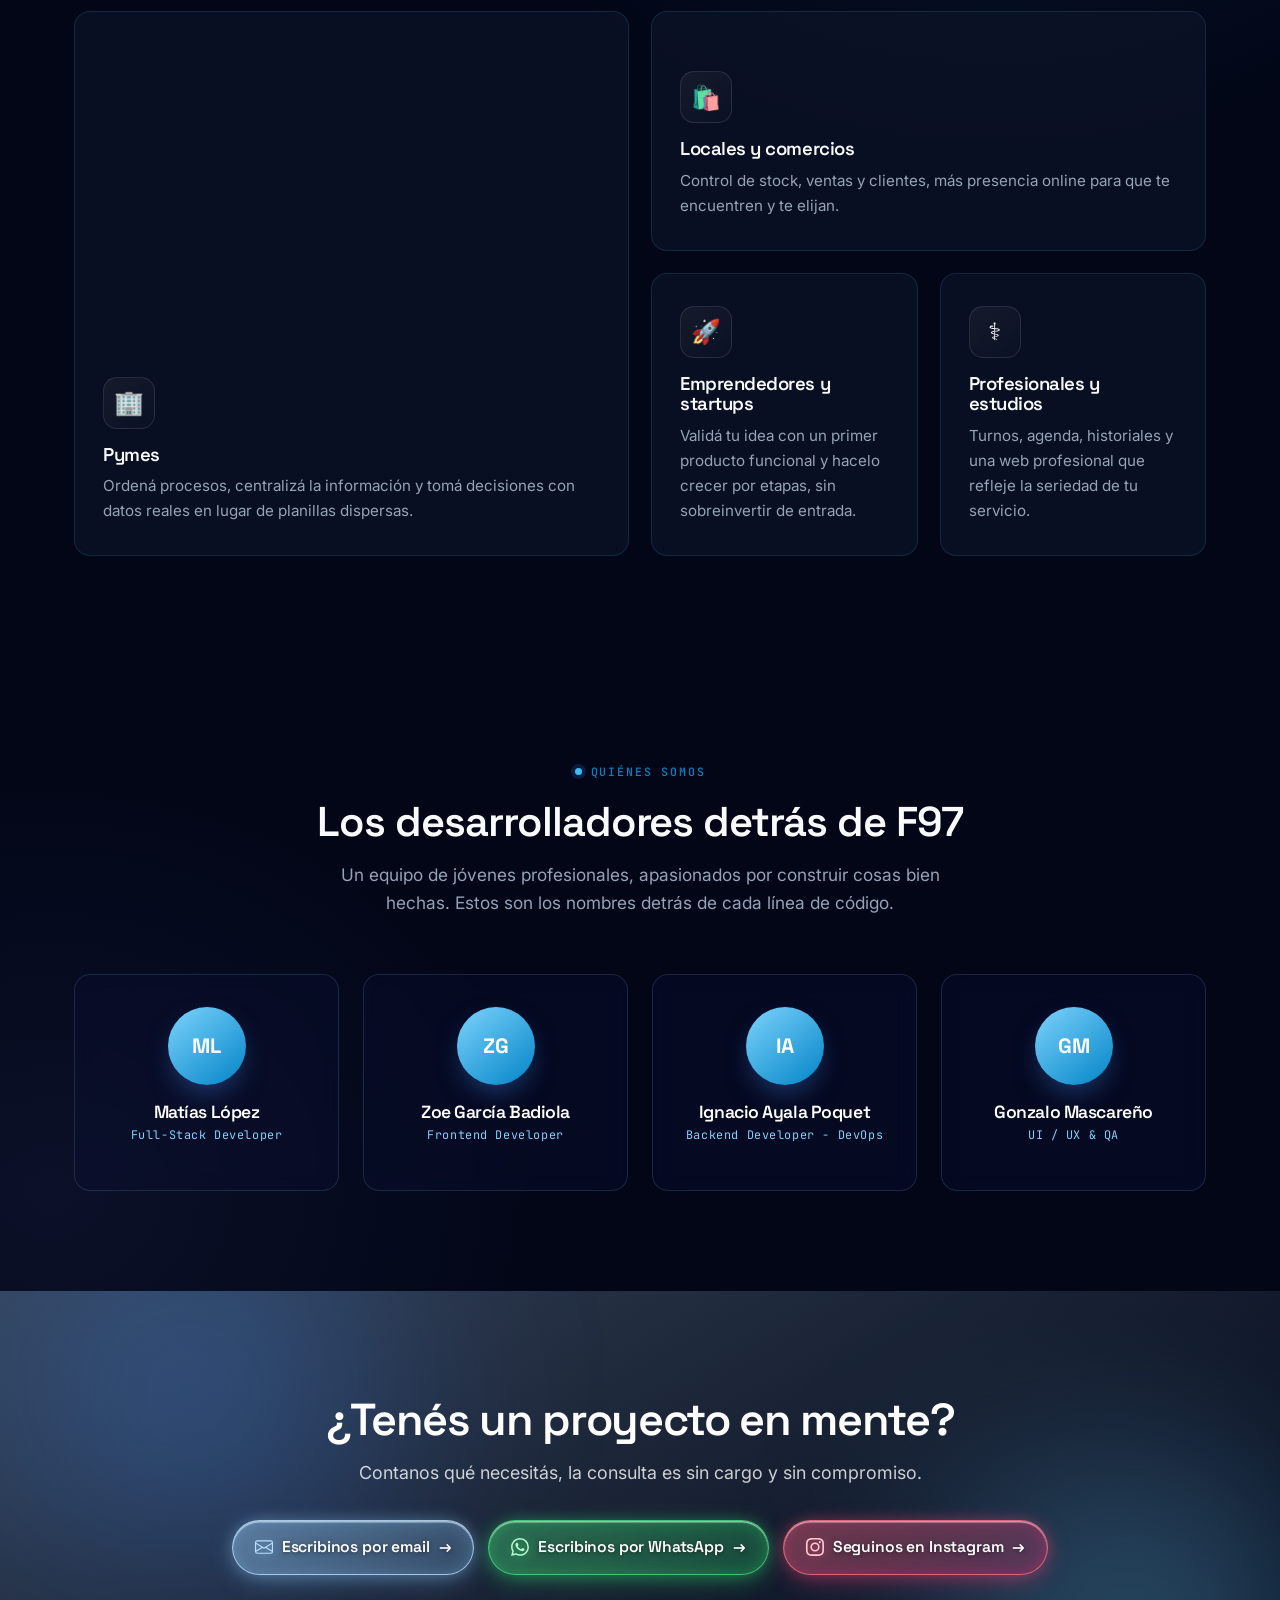
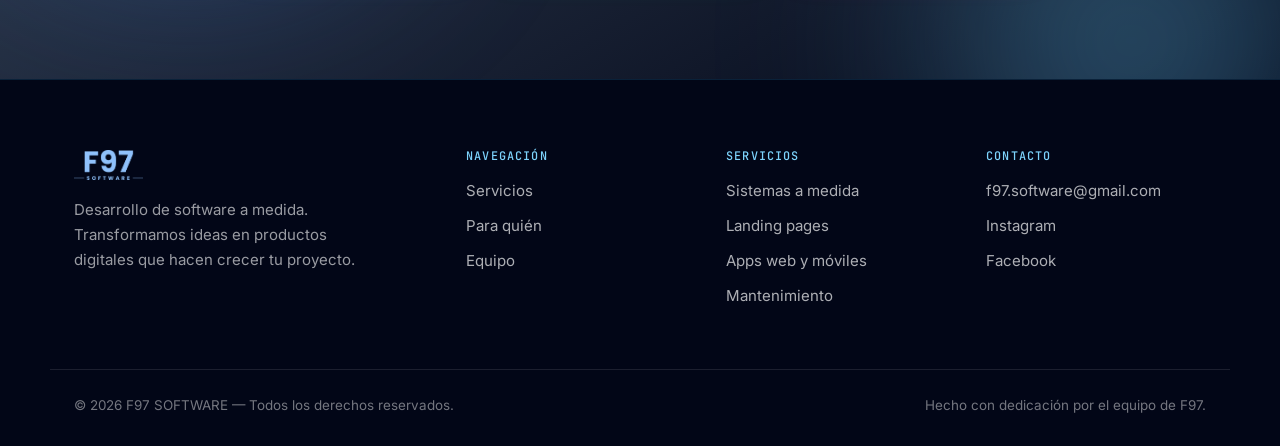
==== commit 4e4591a1: "feat: add advanced content protection by blocking print/screenshot shortcuts and implementing blur o" ====
--- a/index.html
+++ b/index.html
@@ -64,7 +64,8 @@
           <img src="images/telescopio-f97.webp" alt="Telescopio F97" class="hero__telescope-img" width="420"
             height="420" fetchpriority="high">
           <div class="scope__cta">
-            <a href="#contacto" class="btn btn--telescope scope__btn">Empezar un proyecto <span class="btn__ico">→</span></a>
+            <a href="#contacto" class="btn btn--telescope scope__btn">Empezar un proyecto <span
+                class="btn__ico">→</span></a>
           </div>
         </div>
       </div>
@@ -304,13 +305,14 @@
       <div class="cta__aura" aria-hidden="true"><span class="b1"></span><span class="b2"></span></div>
       <div class="wrap cta__inner">
         <h2>¿Tenés un proyecto en mente?</h2>
-        <p>Contanos qué necesitás y decidimos como lo resolvemos. La consulta es sin cargo y sin compromiso.</p>
+        <p>Contanos qué necesitás, la consulta es sin cargo y sin compromiso.</p>
         <div class="cta__actions">
           <a href="&#109;&#97;&#105;&#108;&#116;&#111;&#58;&#102;&#57;&#55;&#46;&#115;&#111;&#102;&#116;&#119;&#97;&#114;&#101;&#64;&#103;&#109;&#97;&#105;&#108;&#46;&#99;&#111;&#109;"
             class="btn btn--email">
             <svg xmlns="http://www.w3.org/2000/svg" width="18" height="18" fill="currentColor" viewBox="0 0 16 16"
               aria-hidden="true">
-              <path d="M0 4a2 2 0 0 1 2-2h12a2 2 0 0 1 2 2v8a2 2 0 0 1-2 2H2a2 2 0 0 1-2-2V4Zm2-1a1 1 0 0 0-1 1v.217l7 4.2 7-4.2V4a1 1 0 0 0-1-1H2Zm13 2.383-4.708 2.825L15 11.105V5.383Zm-.034 6.876-5.64-3.471L8 9.583l-1.326-.795-5.64 3.47A1 1 0 0 0 2 13h12a1 1 0 0 0 .966-.741ZM1 11.105l4.708-2.897L1 5.383v5.722Z"/>
+              <path
+                d="M0 4a2 2 0 0 1 2-2h12a2 2 0 0 1 2 2v8a2 2 0 0 1-2 2H2a2 2 0 0 1-2-2V4Zm2-1a1 1 0 0 0-1 1v.217l7 4.2 7-4.2V4a1 1 0 0 0-1-1H2Zm13 2.383-4.708 2.825L15 11.105V5.383Zm-.034 6.876-5.64-3.471L8 9.583l-1.326-.795-5.64 3.47A1 1 0 0 0 2 13h12a1 1 0 0 0 .966-.741ZM1 11.105l4.708-2.897L1 5.383v5.722Z" />
             </svg>
             Escribinos por email <span class="btn__ico">→</span>
           </a>
--- a/styles.css
+++ b/styles.css
@@ -210,152 +210,21 @@
   transform: scale(1.12);
 }
 
-/* 1. Primario / Email Glassmorphism (Cyan Neón F97) */
+/* 1. Primario / Email Glassmorphism (Celeste Bandera Argentina Luminoso) */
 .btn--email,
 .btn--gold {
-  background: linear-gradient(135deg, rgba(56, 189, 248, 0.22) 0%, rgba(14, 165, 233, 0.12) 100%);
+  background: linear-gradient(135deg, rgba(165, 218, 255, 0.40) 0%, rgba(116, 172, 223, 0.28) 100%);
   color: #ffffff !important;
-  border: 1px solid rgba(56, 189, 248, 0.65);
+  border: 1px solid rgba(186, 225, 255, 0.8);
   backdrop-filter: blur(14px);
   -webkit-backdrop-filter: blur(14px);
-  box-shadow: 0 4px 20px -2px rgba(56, 189, 248, 0.35), 0 0 16px -2px rgba(56, 189, 248, 0.25), inset 0 1px 1px 0 rgba(255, 255, 255, 0.45);
-  text-shadow: 0 1px 4px rgba(0, 0, 0, 0.45);
+  box-shadow: 0 6px 24px -2px rgba(116, 172, 223, 0.45), 0 0 16px -2px rgba(165, 218, 255, 0.3), inset 0 0 16px 1px rgba(116, 172, 223, 0.35), inset 0 1.5px 1px 0 rgba(255, 255, 255, 0.65);
+  text-shadow: 0 1px 4px rgba(0, 0, 0, 0.5);
 }
 
 .btn--email::before,
 .btn--gold::before {
   /* barrido de luz sobre el cristal */
-  content: "";
-  position: absolute;
-  inset: 0;
-  z-index: -1;
-  background: linear-gradient(115deg, transparent 20%, rgba(255, 255, 255, .45) 50%, transparent 80%);
-  transform: translateX(-120%);
-  transition: transform .7s var(--ease);
-}
-
-.btn--email:hover,
-.btn--gold:hover {
-  background: linear-gradient(135deg, rgba(56, 189, 248, 0.36) 0%, rgba(14, 165, 233, 0.22) 100%);
-  border-color: rgba(56, 189, 248, 0.95);
-  color: #ffffff !important;
-  transform: translateY(-3px);
-  box-shadow: 0 12px 35px -4px rgba(56, 189, 248, 0.6), 0 0 24px 2px rgba(56, 189, 248, 0.4), inset 0 1px 1px 0 rgba(255, 255, 255, 0.65);
-}
-
-.btn--email:hover::before,
-.btn--gold:hover::before {
-  transform: translateX(120%)
-}
-
-.btn--email svg,
-.btn--gold svg {
-  fill: #e0f2fe;
-  filter: drop-shadow(0 2px 6px rgba(56, 189, 248, 0.6));
-}
-
-.btn--email:hover svg,
-.btn--gold:hover svg {
-  fill: #ffffff;
-}
-
-/* 2. WhatsApp Glassmorphism (Verde Esmeralda) */
-.btn--whatsapp {
-  background: linear-gradient(135deg, rgba(37, 211, 102, 0.22) 0%, rgba(18, 140, 126, 0.12) 100%);
-  color: #ffffff !important;
-  border: 1px solid rgba(37, 211, 102, 0.65);
-  backdrop-filter: blur(14px);
-  -webkit-backdrop-filter: blur(14px);
-  box-shadow: 0 4px 20px -2px rgba(37, 211, 102, 0.35), 0 0 16px -2px rgba(37, 211, 102, 0.25), inset 0 1px 1px 0 rgba(255, 255, 255, 0.45);
-  text-shadow: 0 1px 4px rgba(0, 0, 0, 0.45);
-}
-
-.btn--whatsapp::before {
-  content: "";
-  position: absolute;
-  inset: 0;
-  z-index: -1;
-  background: linear-gradient(115deg, transparent 20%, rgba(255, 255, 255, .45) 50%, transparent 80%);
-  transform: translateX(-120%);
-  transition: transform .7s var(--ease);
-}
-
-.btn--whatsapp:hover {
-  background: linear-gradient(135deg, rgba(37, 211, 102, 0.36) 0%, rgba(18, 140, 126, 0.22) 100%);
-  border-color: rgba(37, 211, 102, 0.95);
-  color: #ffffff !important;
-  transform: translateY(-3px);
-  box-shadow: 0 12px 35px -4px rgba(37, 211, 102, 0.6), 0 0 24px 2px rgba(37, 211, 102, 0.4), inset 0 1px 1px 0 rgba(255, 255, 255, 0.65);
-}
-
-.btn--whatsapp:hover::before {
-  transform: translateX(120%)
-}
-
-.btn--whatsapp svg {
-  fill: #dcfce7;
-  filter: drop-shadow(0 2px 6px rgba(37, 211, 102, 0.6));
-}
-
-.btn--whatsapp:hover svg {
-  fill: #ffffff;
-}
-
-/* 3. Instagram Glassmorphism (Magenta / Coral / Violeta) */
-.btn--instagram {
-  background: linear-gradient(135deg, rgba(244, 63, 94, 0.22) 0%, rgba(168, 85, 247, 0.12) 100%);
-  color: #ffffff !important;
-  border: 1px solid rgba(244, 63, 94, 0.65);
-  backdrop-filter: blur(14px);
-  -webkit-backdrop-filter: blur(14px);
-  box-shadow: 0 4px 20px -2px rgba(244, 63, 94, 0.35), 0 0 16px -2px rgba(244, 63, 94, 0.25), inset 0 1px 1px 0 rgba(255, 255, 255, 0.45);
-  text-shadow: 0 1px 4px rgba(0, 0, 0, 0.45);
-}
-
-.btn--instagram::before {
-  content: "";
-  position: absolute;
-  inset: 0;
-  z-index: -1;
-  background: linear-gradient(115deg, transparent 20%, rgba(255, 255, 255, .45) 50%, transparent 80%);
-  transform: translateX(-120%);
-  transition: transform .7s var(--ease);
-}
-
-.btn--instagram:hover {
-  background: linear-gradient(135deg, rgba(244, 63, 94, 0.36) 0%, rgba(168, 85, 247, 0.22) 100%);
-  border-color: rgba(244, 63, 94, 0.95);
-  color: #ffffff !important;
-  transform: translateY(-3px);
-  box-shadow: 0 12px 35px -4px rgba(244, 63, 94, 0.6), 0 0 24px 2px rgba(244, 63, 94, 0.4), inset 0 1px 1px 0 rgba(255, 255, 255, 0.65);
-}
-
-.btn--instagram:hover::before {
-  transform: translateX(120%)
-}
-
-.btn--instagram svg {
-  fill: #ffe4e6;
-  filter: drop-shadow(0 2px 6px rgba(244, 63, 94, 0.6));
-}
-
-.btn--instagram:hover svg {
-  fill: #ffffff;
-}
-
-/* 4. Telescopio Hero CTA (Celeste Claro Radiante Glassmorphic) */
-.btn--telescope {
-  background: linear-gradient(135deg, rgba(125, 211, 252, 0.55) 0%, rgba(56, 189, 248, 0.42) 50%, rgba(14, 165, 233, 0.30) 100%) !important;
-  color: #ffffff !important;
-  border: 1px solid rgba(255, 255, 255, 0.8) !important;
-  backdrop-filter: blur(16px);
-  -webkit-backdrop-filter: blur(16px);
-  box-shadow: 0 8px 32px -4px rgba(56, 189, 248, 0.55), 0 0 22px 0 rgba(125, 211, 252, 0.4), inset 0 1.5px 1.5px 0 rgba(255, 255, 255, 0.8) !important;
-  text-shadow: 0 1px 4px rgba(0, 0, 0, 0.35);
-  white-space: nowrap;
-}
-
-.btn--telescope::before {
   content: "";
   position: absolute;
   inset: 0;
@@ -365,11 +234,142 @@
   transition: transform .7s var(--ease);
 }
 
+.btn--email:hover,
+.btn--gold:hover {
+  background: linear-gradient(135deg, rgba(186, 225, 255, 0.55) 0%, rgba(116, 172, 223, 0.42) 100%);
+  border-color: #ffffff;
+  color: #ffffff !important;
+  transform: translateY(-3px);
+  box-shadow: 0 12px 35px -4px rgba(116, 172, 223, 0.7), 0 0 26px 2px rgba(165, 218, 255, 0.5), inset 0 0 20px 2px rgba(116, 172, 223, 0.45), inset 0 1.5px 1px 0 rgba(255, 255, 255, 0.85);
+}
+
+.btn--email:hover::before,
+.btn--gold:hover::before {
+  transform: translateX(120%)
+}
+
+.btn--email svg,
+.btn--gold svg {
+  fill: #bae1ff;
+  filter: drop-shadow(0 2px 6px rgba(116, 172, 223, 0.7));
+}
+
+.btn--email:hover svg,
+.btn--gold:hover svg {
+  fill: #ffffff;
+}
+
+/* 2. WhatsApp Glassmorphism (Verde Esmeralda Luminoso) */
+.btn--whatsapp {
+  background: linear-gradient(135deg, rgba(74, 222, 128, 0.38) 0%, rgba(37, 211, 102, 0.26) 100%);
+  color: #ffffff !important;
+  border: 1px solid rgba(74, 222, 128, 0.8);
+  backdrop-filter: blur(14px);
+  -webkit-backdrop-filter: blur(14px);
+  box-shadow: 0 6px 24px -2px rgba(37, 211, 102, 0.45), 0 0 16px -2px rgba(74, 222, 128, 0.3), inset 0 0 16px 1px rgba(37, 211, 102, 0.35), inset 0 1.5px 1px 0 rgba(255, 255, 255, 0.65);
+  text-shadow: 0 1px 4px rgba(0, 0, 0, 0.5);
+}
+
+.btn--whatsapp::before {
+  content: "";
+  position: absolute;
+  inset: 0;
+  z-index: -1;
+  background: linear-gradient(115deg, transparent 20%, rgba(255, 255, 255, .55) 50%, transparent 80%);
+  transform: translateX(-120%);
+  transition: transform .7s var(--ease);
+}
+
+.btn--whatsapp:hover {
+  background: linear-gradient(135deg, rgba(74, 222, 128, 0.55) 0%, rgba(37, 211, 102, 0.42) 100%);
+  border-color: #ffffff;
+  color: #ffffff !important;
+  transform: translateY(-3px);
+  box-shadow: 0 12px 35px -4px rgba(37, 211, 102, 0.7), 0 0 26px 2px rgba(74, 222, 128, 0.5), inset 0 0 20px 2px rgba(37, 211, 102, 0.45), inset 0 1.5px 1px 0 rgba(255, 255, 255, 0.85);
+}
+
+.btn--whatsapp:hover::before {
+  transform: translateX(120%)
+}
+
+.btn--whatsapp svg {
+  fill: #bbf7d0;
+  filter: drop-shadow(0 2px 6px rgba(37, 211, 102, 0.7));
+}
+
+.btn--whatsapp:hover svg {
+  fill: #ffffff;
+}
+
+/* 3. Instagram Glassmorphism (Magenta / Coral Luminoso) */
+.btn--instagram {
+  background: linear-gradient(135deg, rgba(251, 113, 133, 0.38) 0%, rgba(225, 48, 108, 0.26) 100%);
+  color: #ffffff !important;
+  border: 1px solid rgba(251, 113, 133, 0.8);
+  backdrop-filter: blur(14px);
+  -webkit-backdrop-filter: blur(14px);
+  box-shadow: 0 6px 24px -2px rgba(225, 48, 108, 0.45), 0 0 16px -2px rgba(251, 113, 133, 0.3), inset 0 0 16px 1px rgba(225, 48, 108, 0.35), inset 0 1.5px 1px 0 rgba(255, 255, 255, 0.65);
+  text-shadow: 0 1px 4px rgba(0, 0, 0, 0.5);
+}
+
+.btn--instagram::before {
+  content: "";
+  position: absolute;
+  inset: 0;
+  z-index: -1;
+  background: linear-gradient(115deg, transparent 20%, rgba(255, 255, 255, .55) 50%, transparent 80%);
+  transform: translateX(-120%);
+  transition: transform .7s var(--ease);
+}
+
+.btn--instagram:hover {
+  background: linear-gradient(135deg, rgba(251, 113, 133, 0.55) 0%, rgba(225, 48, 108, 0.42) 100%);
+  border-color: #ffffff;
+  color: #ffffff !important;
+  transform: translateY(-3px);
+  box-shadow: 0 12px 35px -4px rgba(225, 48, 108, 0.7), 0 0 26px 2px rgba(251, 113, 133, 0.5), inset 0 0 20px 2px rgba(225, 48, 108, 0.45), inset 0 1.5px 1px 0 rgba(255, 255, 255, 0.85);
+}
+
+.btn--instagram:hover::before {
+  transform: translateX(120%)
+}
+
+.btn--instagram svg {
+  fill: #fecdd3;
+  filter: drop-shadow(0 2px 6px rgba(225, 48, 108, 0.7));
+}
+
+.btn--instagram:hover svg {
+  fill: #ffffff;
+}
+
+/* 4. Telescopio Hero CTA (Celeste Bandera Argentina Luminoso Glassmorphic) */
+.btn--telescope {
+  background: linear-gradient(135deg, rgba(186, 225, 255, 0.72) 0%, rgba(116, 172, 223, 0.58) 50%, rgba(77, 147, 212, 0.45) 100%) !important;
+  color: #ffffff !important;
+  border: 1px solid rgba(255, 255, 255, 0.9) !important;
+  backdrop-filter: blur(16px);
+  -webkit-backdrop-filter: blur(16px);
+  box-shadow: 0 8px 32px -4px rgba(116, 172, 223, 0.65), 0 0 22px 0 rgba(165, 218, 255, 0.45), inset 0 0 16px 2px rgba(116, 172, 223, 0.4), inset 0 1.5px 1.5px 0 rgba(255, 255, 255, 0.9) !important;
+  text-shadow: 0 1px 3px rgba(15, 23, 42, 0.45);
+  white-space: nowrap;
+}
+
+.btn--telescope::before {
+  content: "";
+  position: absolute;
+  inset: 0;
+  z-index: -1;
+  background: linear-gradient(115deg, transparent 20%, rgba(255, 255, 255, .6) 50%, transparent 80%);
+  transform: translateX(-120%);
+  transition: transform .7s var(--ease);
+}
+
 .btn--telescope:hover {
-  background: linear-gradient(135deg, rgba(186, 230, 253, 0.72) 0%, rgba(56, 189, 248, 0.58) 50%, rgba(14, 165, 233, 0.45) 100%) !important;
+  background: linear-gradient(135deg, rgba(215, 238, 255, 0.88) 0%, rgba(116, 172, 223, 0.72) 50%, rgba(77, 147, 212, 0.58) 100%) !important;
   border-color: #ffffff !important;
   transform: translateY(-4px) scale(1.02);
-  box-shadow: 0 16px 48px -4px rgba(56, 189, 248, 0.75), 0 0 32px 4px rgba(125, 211, 252, 0.55), inset 0 1.5px 1.5px 0 rgba(255, 255, 255, 0.9) !important;
+  box-shadow: 0 16px 44px -4px rgba(116, 172, 223, 0.85), 0 0 35px 4px rgba(165, 218, 255, 0.65), inset 0 0 20px 2px rgba(116, 172, 223, 0.5), inset 0 1.5px 1.5px 0 rgba(255, 255, 255, 0.95) !important;
 }
 
 .btn--telescope:hover::before {
@@ -1860,7 +1860,7 @@
 .scope__btn:hover {
   transform: translateY(-4px);
   filter: saturate(1.12) brightness(1.04);
-  box-shadow: inset 0 1px 0 rgba(255, 255, 255, .5), 0 18px 48px -8px rgba(56, 189, 248, .8), 0 0 0 7px rgba(56, 189, 248, .16)
+  box-shadow: inset 0 1px 0 rgba(255, 255, 255, .5), 0 18px 48px -8px rgba(116, 172, 223, .8), 0 0 0 7px rgba(116, 172, 223, .16);
 }
 
 @media (max-width:720px) {
@@ -1955,3 +1955,26 @@
     height: 28px;
   }
 }
+
+/* ==========================================================================
+   Protección Anti-Screenshots y Anti-Impresión
+   ========================================================================== */
+
+/* 1. Desenfoque profundo al perder el foco (Win+Shift+S / Herramienta de recortes) */
+body.screenshot-protect {
+  filter: blur(30px) brightness(0.25) !important;
+  transition: filter 0.15s ease !important;
+  user-select: none !important;
+  pointer-events: none !important;
+}
+
+/* 2. Bloqueo total al imprimir o guardar en PDF (Ctrl+P) */
+@media print {
+  html, body {
+    display: none !important;
+    visibility: hidden !important;
+    height: 0 !important;
+    width: 0 !important;
+    overflow: hidden !important;
+  }
+}
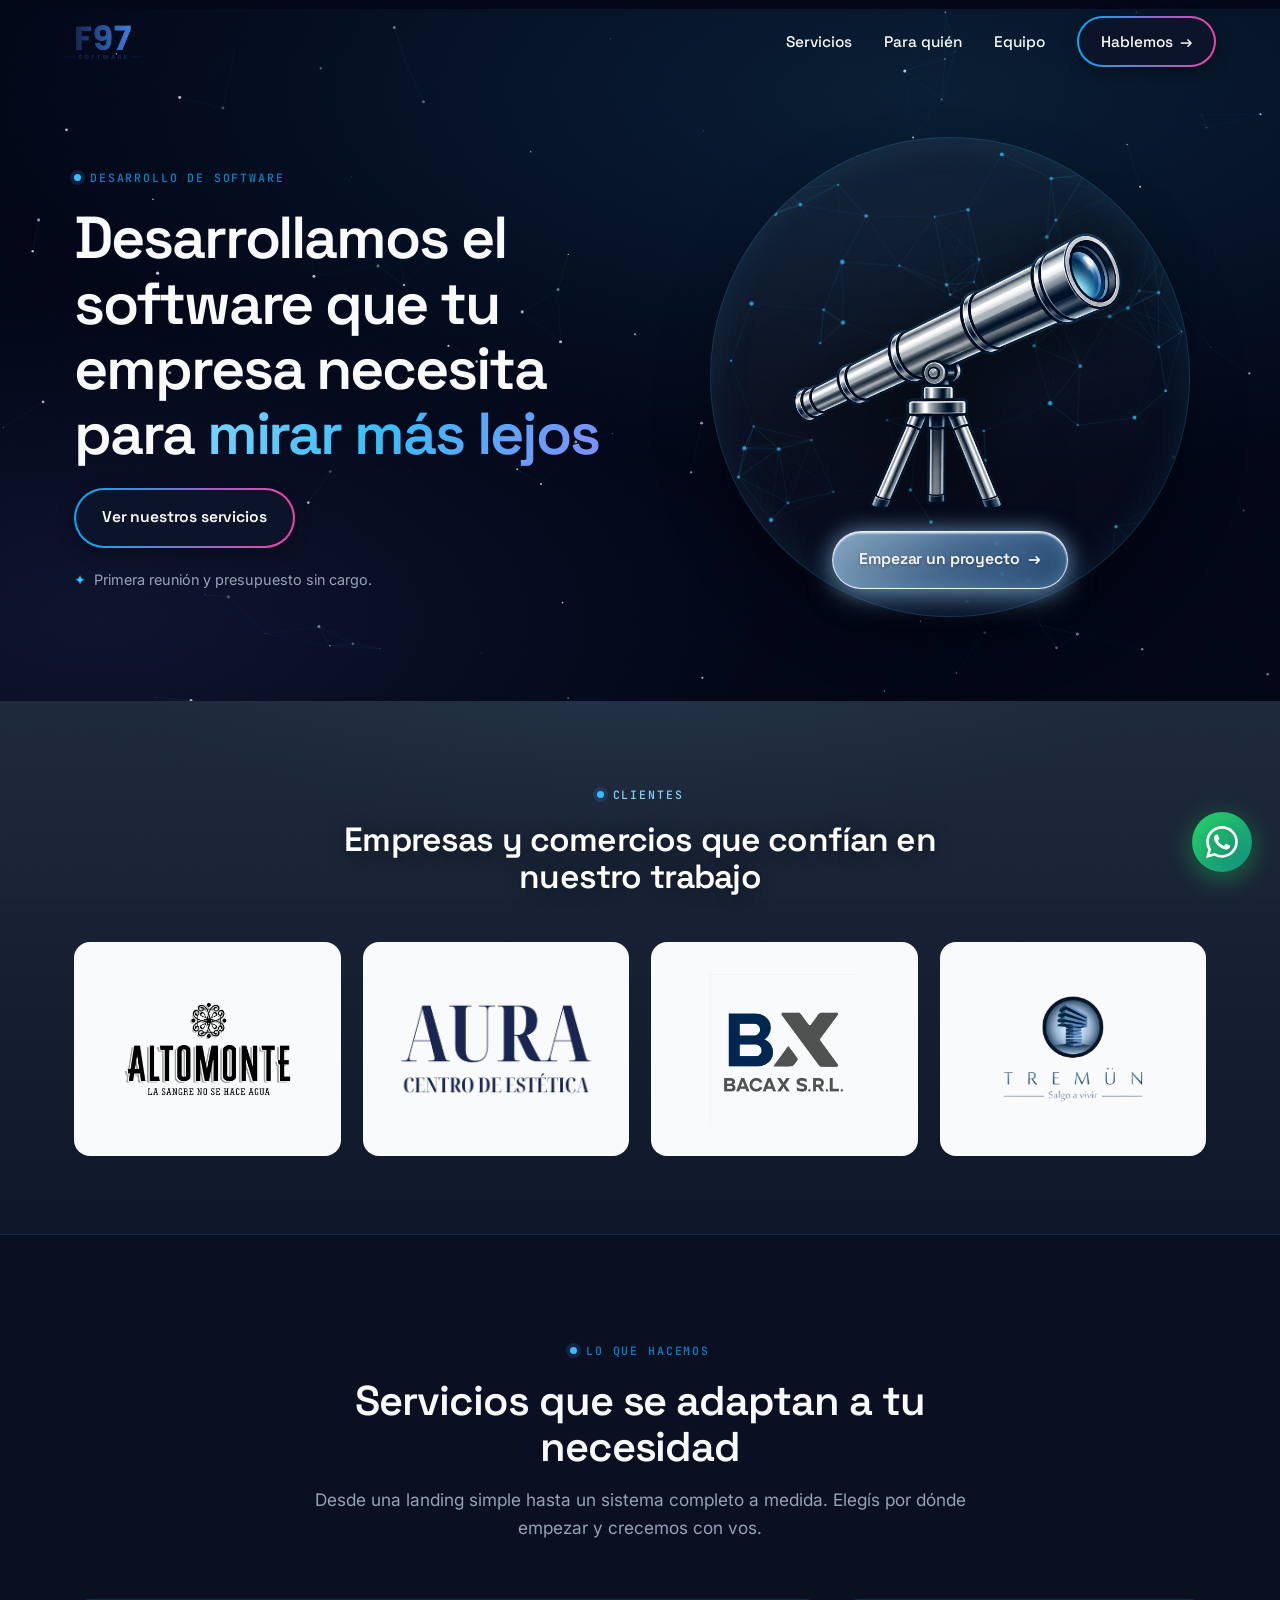
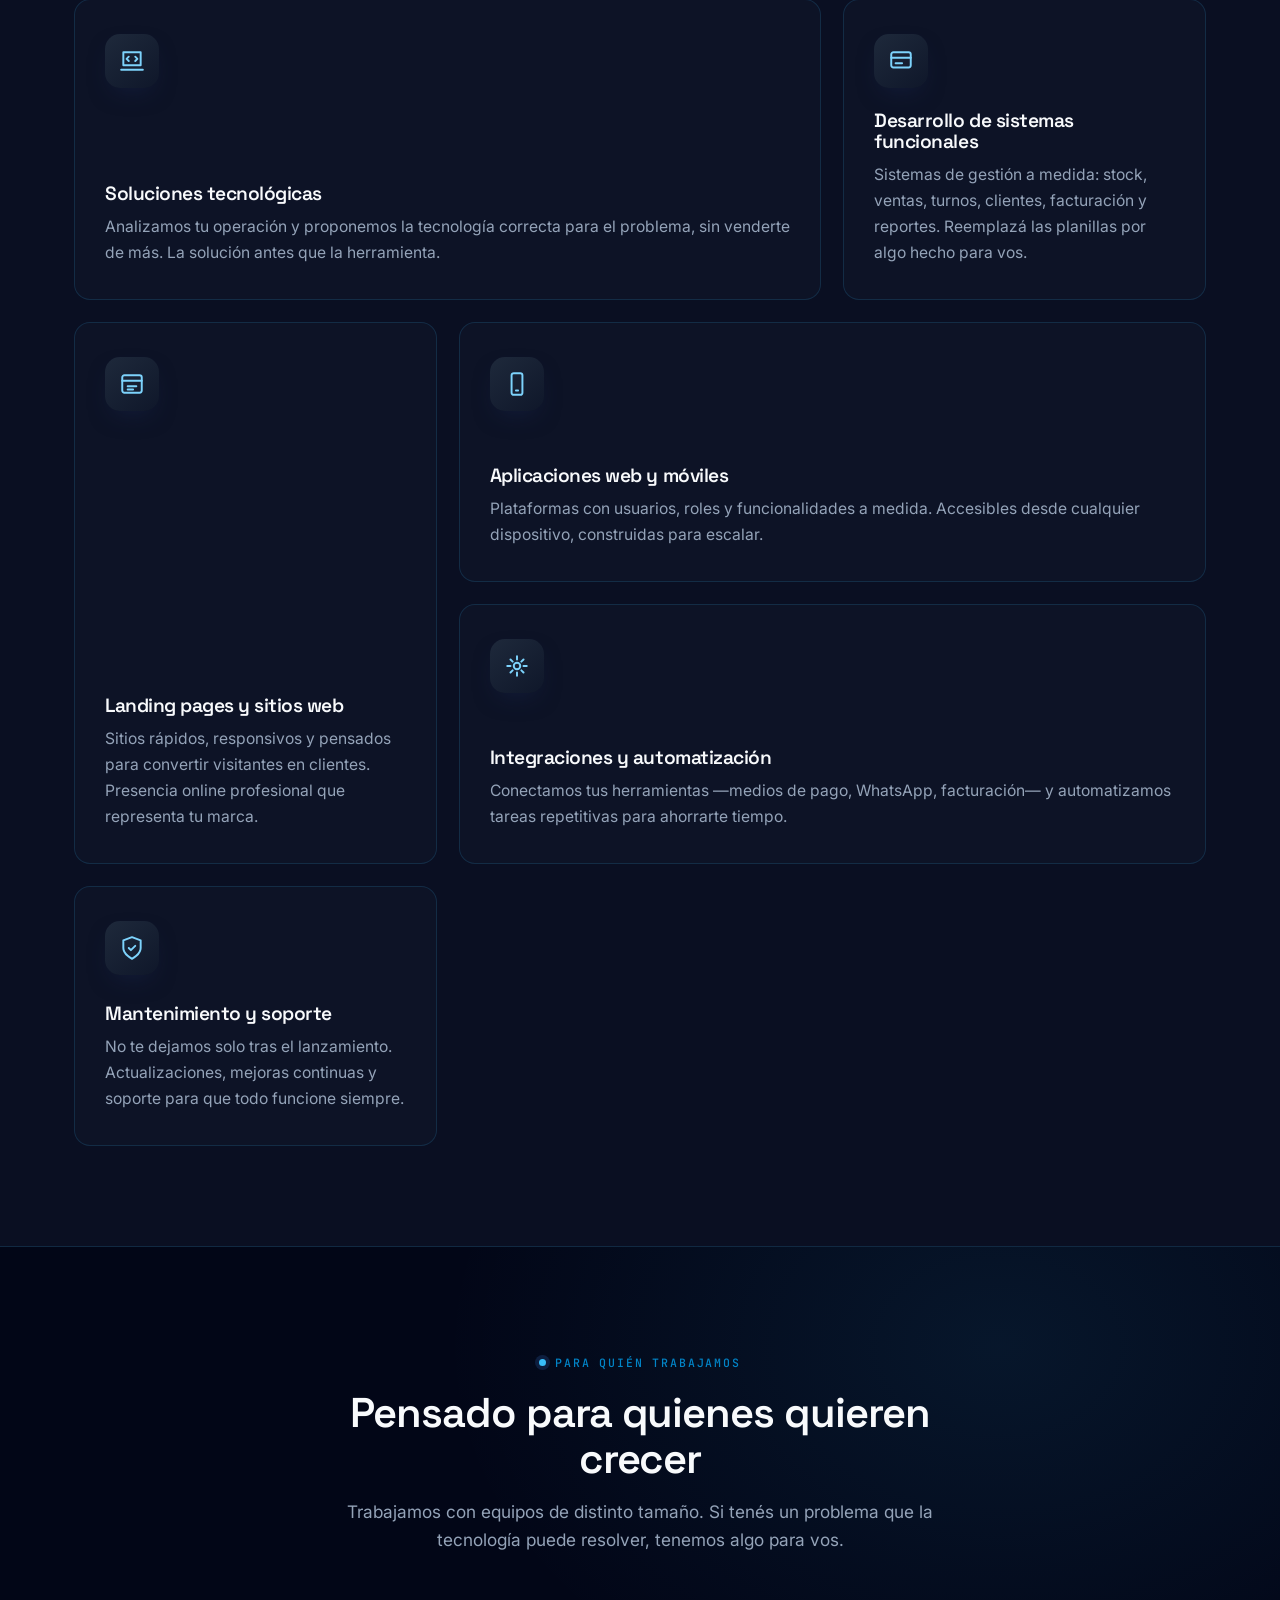
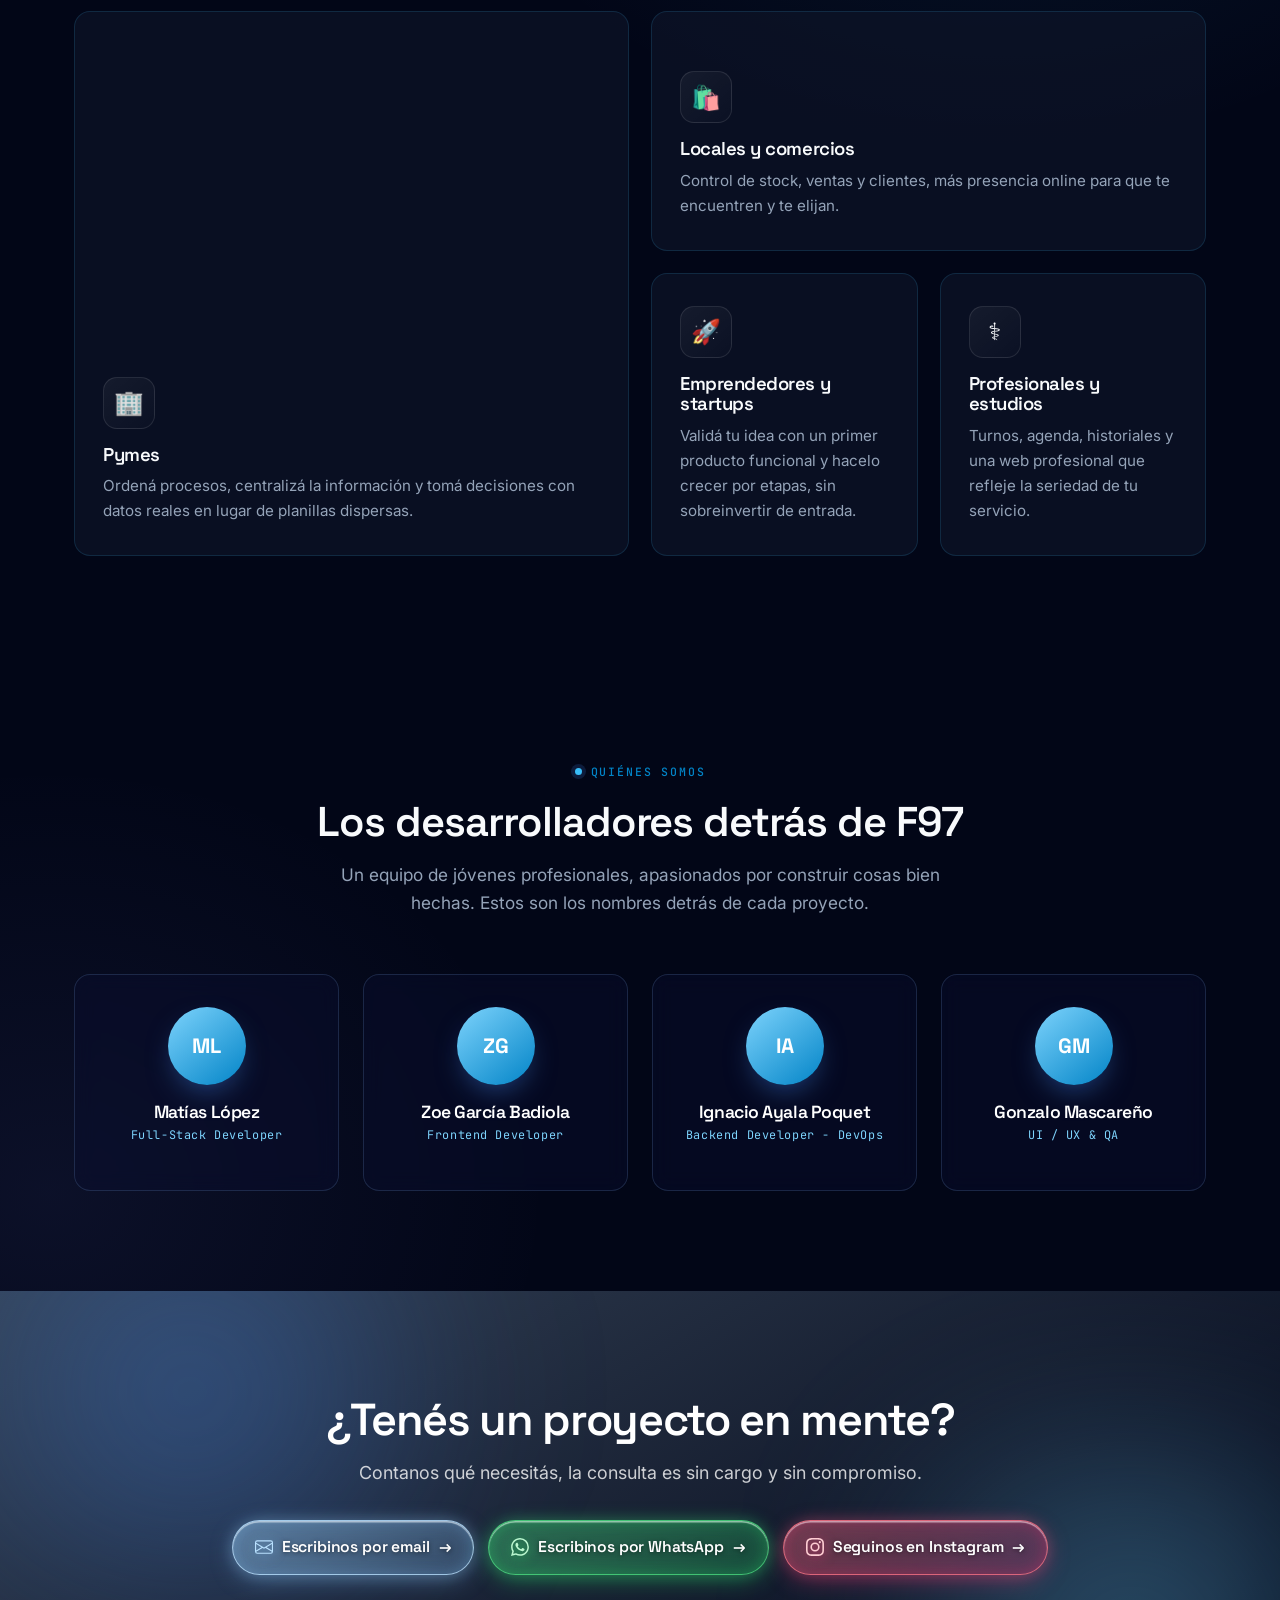
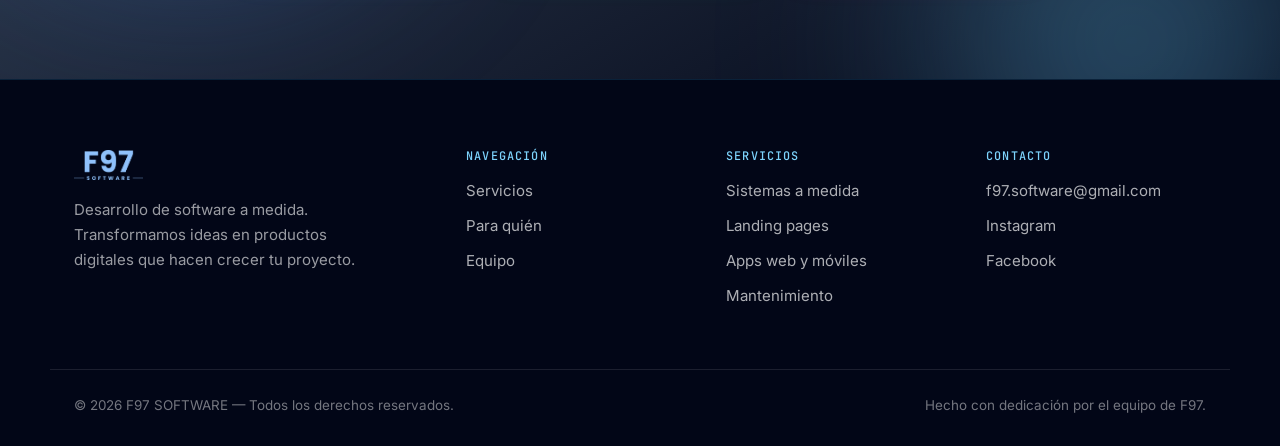
==== commit b14bc0b9: "style: update descriptive text in the team section from "línea de código" to "proyecto"" ====
--- a/index.html
+++ b/index.html
@@ -267,7 +267,7 @@
             <p class="eyebrow">QUIÉNES SOMOS</p>
             <h2>Los desarrolladores detrás de F97</h2>
             <p class="section__sub">Un equipo de jóvenes profesionales, apasionados por construir
-              cosas bien hechas. Estos son los nombres detrás de cada línea de código.</p>
+              cosas bien hechas. Estos son los nombres detrás de cada proyecto.</p>
           </div>
 
           <div class="team">
